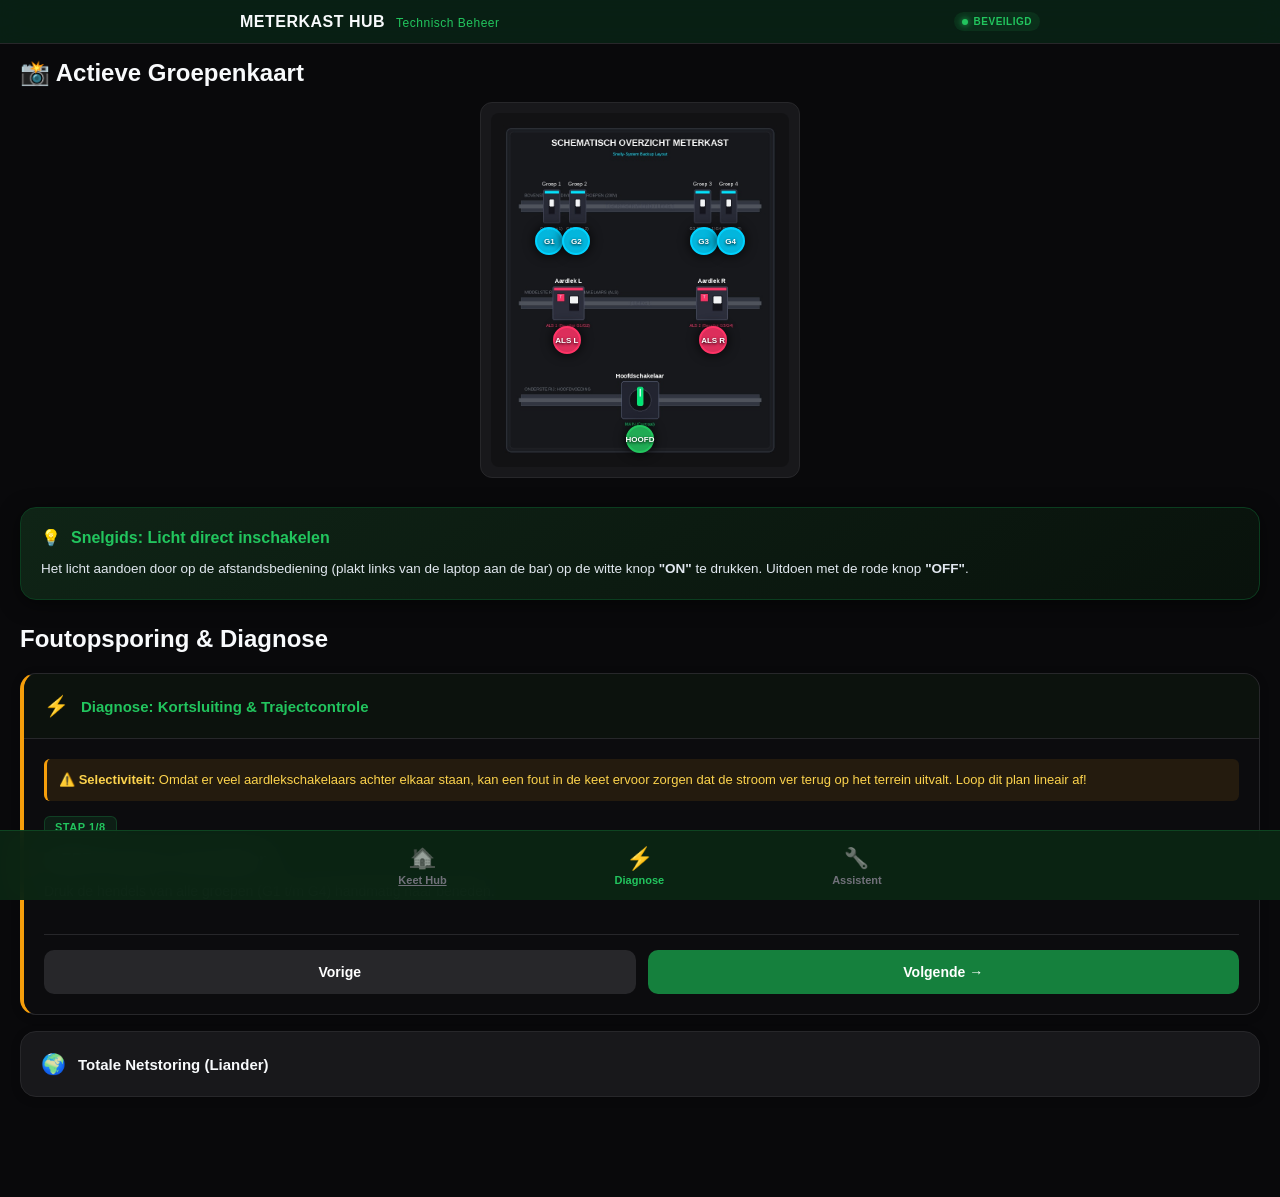
==== meterkast.html @ e62344bd "Add meterkast.html for Meterkast Hub interface This HTML file contains the structure and content for" ====
<!DOCTYPE html>
<html lang="nl">
<head>
    <meta charset="UTF-8">
    <meta name="viewport" content="width=device-width, initial-scale=1.0, maximum-scale=1.0, user-scalable=no">
    <title>Meterkast Hub - Keet Wûns</title>
    <link rel="stylesheet" href="style.css?v=5">
</head>
<body>

    <header class="app-header">
        <div class="header-content">
            <h1>METERKAST HUB <span>Technisch Beheer</span></h1>
            <div class="system-status">
                <span class="status-dot"></span> Beveiligd
            </div>
        </div>
    </header>

    <div class="static-visual-container">
        <h2 class="section-title" style="padding: 15px 20px 0 20px; margin: 0;">📸 Actieve Groepenkaart</h2>
        <div class="visual-content">
            <div class="hotspot-container">
                <img src="meterkast-foto.jpg" alt="Meterkast Keet Wûns" id="meterkast-img">

                <div id="hw-groep1" class="hotspot type-group" style="top: 37%; left: 21.5%;" onclick="openModal('modal_groep1')"><span class="hotspot-label">G1</span></div>
                <div id="hw-groep2" class="hotspot type-group" style="top: 37%; left: 30%;" onclick="openModal('modal_groep2')"><span class="hotspot-label">G2</span></div>
                <div id="hw-groep3" class="hotspot type-group" style="top: 37%; left: 70%;" onclick="openModal('modal_groep3')"><span class="hotspot-label">G3</span></div>
                <div id="hw-groep4" class="hotspot type-group" style="top: 37%; left: 78.5%;" onclick="openModal('modal_groep4')"><span class="hotspot-label">G4</span></div>

                <div id="hw-aardlek-links" class="hotspot type-earth" style="top: 63.5%; left: 27%;" onclick="openModal('modal_aardlek_links')"><span class="hotspot-label">ALS L</span></div>
                <div id="hw-aardlek-rechts" class="hotspot type-earth" style="top: 63.5%; left: 73%;" onclick="openModal('modal_aardlek_rechts')"><span class="hotspot-label">ALS R</span></div>

                <div id="hw-main" class="hotspot type-main" style="top: 90%; left: 50%;" onclick="openModal('modal_main')"><span class="hotspot-label">HOOFD</span></div>
            </div>
            <div class="visual-legend">
                <span><span class="dot blue"></span> Groep</span>
                <span><span class="dot red"></span> Aardlek</span>
                <span><span class="dot green"></span> Hoofd</span>
            </div>
        </div>
    </div>

    <main class="app-main">

        <div class="contact-card text-block-green" style="margin-bottom: 25px;">
            <div class="contact-header">
                <span class="icon">💡</span>
                <h3>Snelgids: Licht direct inschakelen</h3>
            </div>
            <p style="margin-bottom:0; font-size:13.5px; color:#e2e8f0;">
                Het licht aandoen door op de afstandsbediening (plakt links van de laptop aan de bar) op de witte knop <strong>"ON"</strong> te drukken. Uitdoen met de rode knop <strong>"OFF"</strong>.
            </p>
        </div>
        
        <section id="tab-storing" class="tab-content active">
            <h2 class="section-title">Foutopsporing &amp; Diagnose</h2>
            <div class="card-list">
                
                <details class="modern-card border-warning" open>
                    <summary><span class="card-icon">⚡</span> Diagnose: Kortsluiting &amp; Trajectcontrole</summary>
                    <div class="card-body">
                        <div class="warning-box" style="margin-bottom: 15px;">⚠️ <strong>Selectiviteit:</strong> Omdat er veel aardlekschakelaars achter elkaar staan, kan een fout in de keet ervoor zorgen dat de stroom ver terug op het terrein uitvalt. Loop dit plan lineair af!</div>
                        
                        <div class="step-wizard" id="wiz-kortsluiting-traject">
                            <div class="wizard-step active" data-highlight="hw-groep1,hw-groep2,hw-groep3,hw-groep4">
                                <span class="step-badge">Stap 1/8</span>
                                <h3>[KEET] Groepen uitschakelen</h3>
                                <p>Druk de hendels van alle groepen (G1 t/m G4) handmatig naar beneden.</p>
                            </div>
                            <div class="wizard-step" data-highlight="hw-aardlek-links,hw-aardlek-rechts">
                                <span class="step-badge">Stap 2/8</span>
                                <h3>[KEET] Aardlekschakelaar inschakelen</h3>
                                <p>Druk de hendel van de uitgevallen aardlekschakelaar (links of rechts) weer omhoog.</p>
                            </div>
                            <div class="wizard-step" data-highlight="hw-groep1,hw-groep2,hw-groep3,hw-groep4">
                                <span class="step-badge">Stap 3/8</span>
                                <h3>[KEET] Groepen 1 voor 1 aan</h3>
                                <p>Zet telkens één groep omhoog. Let op bij welke groep de aardlek direct weer naar beneden klapt.</p>
                            </div>
                            <div class="wizard-step" data-highlight="hw-main,hw-aardlek-links,hw-aardlek-rechts">
                                <span class="step-badge">Stap 4/8</span>
                                <h3>[KEET] Evaluatie &amp; Schakeling</h3>
                                <p>Slaat de aardlek direct door? Dan zit het intern (trek stekkers uit). Staan alle hendels omhoog maar is er <strong>GEEN stroom</strong>? Klik op 'Volgende' om de rest van het terrein te checken (Wachtwoord vereist).</p>
                            </div>
                            
                            <div class="wizard-step" data-highlight="hw-main">
                                <span class="step-badge danger">Stap 5/8 (🔒 Extern)</span>
                                <h3>[TERREIN] Check de Paddenstoel (In de tent)</h3>
                                <img src="foto-paddenstoel.jpg" alt="Foto paddenstoel in tent" class="step-inline-img">
                                <p>Maak de zijkant van de paddenstoel open. Controleer of de aardlekschakelaar of hoofdgroep aldaar is uitgevallen en schakel deze in.</p>
                            </div>
                            <div class="wizard-step" data-highlight="hw-main">
                                <span class="step-badge danger">Stap 6/8 (🔒 Extern)</span>
                                <h3>[TERREIN] Check de Zeecontainer</h3>
                                <img src="foto-zeecontainer.jpg" alt="Meterkast Zeecontainer" class="step-inline-img">
                                <p>Open de groepenkast in de zeecontainer en controleer de aardlek of hoofdgroep.</p>
                            </div>
                            <div class="wizard-step" data-highlight="hw-main">
                                <span class="step-badge danger">Stap 7/8 (🔒 Extern)</span>
                                <h3>[TERREIN] Check de Meterkast Bouwbedrijf</h3>
                                <img src="foto-meterkast-bedrijf.jpg" alt="Meterkast Bouwbedrijf" class="step-inline-img">
                                <p>Ga naar de meterkast van het bedrijf en controleer de specifieke groep die onze kabel voedt.</p>
                                <div class="warning-box">⚠️ <strong>Neem contact op met Theun of een medewerker van EcoHûs!</strong> Ga NOOIT zelf in schakelen.</div>
                            </div>
                            <div class="wizard-step" data-highlight="hw-main">
                                <span class="step-badge danger">Stap 8/8 (🔒 Extern)</span>
                                <h3>[TERREIN] Woonhuis Grondeigenaar</h3>
                                <p>Zit het hele terrein zonder stroom? Dan ligt de hoofdaardlek in het woonhuis eraf.</p>
                                <div class="warning-box">⚠️ <strong>Bel de grondeigenaar!</strong> Ga NOOIT zelf in de privéwoning schakelen.</div>
                            </div>
                            <div class="wizard-nav"><button class="btn-prev" onclick="navigateWizard('wiz-kortsluiting-traject', -1)">Vorige</button><button class="btn-next" onclick="navigateWizard('wiz-kortsluiting-traject', 1)">Volgende →</button></div>
                        </div>
                    </div>
                </details>

                <details class="modern-card">
                    <summary><span class="card-icon">🌍</span> Totale Netstoring (Liander)</summary>
                    <div class="card-body">
                        <p class="text-block">Als alle schakelaars op het terrein omhoog staan maar alles is zwart, controleer dan de straatverlichting of omliggende gebouwen.</p>
                        <p class="text-block">Meld de storing of bekijk de status via netbeheerder Liander (Nationaal Storingsnummer: <strong class="highlight-text">0800-9009</strong>). Schakel bij langdurige uitval onze hoofdschakelaar preventief uit.</p>
                    </div>
                </details>
            </div>
        </section>

        <section id="tab-werk" class="tab-content">
            <h2 class="section-title">Onderhoud &amp; Zonetester</h2>
            
            <div class="selector-card">
                <h3>🔍 Groepen &amp; Foto Assistent</h3>
                <p>Selecteer een stopcontact of zone die je wilt uitschakelen. De app licht de juiste groep op:</p>
                <select id="appliance-select" class="modern-select" onchange="findRequiredBreaker()">
                    <option value="">-- Kies een locatie / stopcontact --</option>
                    <optgroup label="Zone: Bar &amp; Keukenblok">
                        <option value="stopcontacten-bar">Stopcontacten rondom de barconstructie</option>
                        <option value="stroom-koeling">Stroompunten hoofdkoelkast &amp; barkoeling</option>
                    </optgroup>
                    <optgroup label="Zone: Houten Muur &amp; Mediahoek">
                        <option value="stopcontacten-muur-links">Stopcontacten linker houten muur</option>
                        <option value="stroom-mediahoek">Stopcontacten TV / Mediahoek</option>
                    </optgroup>
                    <optgroup label="Zone: Plafond &amp; Exterieur">
                        <option value="stroompunten-plafond">Plafond stroompunten (LED &amp; Effecten)</option>
                        <option value="stroom-kachels">Aansluitingen kachels / Verwarming</option>
                        <option value="stroom-buiten">Buitenverlichting stopcontacten</option>
                    </optgroup>
                </select>

                <div id="selector-result" class="selector-result-box hidden">
                    <img id="result-img" src="" alt="Locatie foto" class="selector-img hidden">
                    <p id="result-text"></p>
                </div>
            </div>

            <div class="card-list" style="margin-top: 20px;">
                <details class="modern-card">
                    <summary><span class="card-icon">🔌</span> Stopcontact veilig repareren</summary>
                    <div class="card-body">
                        <div class="step-wizard" id="wiz-reparatie">
                            <div class="wizard-step active" data-highlight="hw-groep1,hw-groep2,hw-groep3,hw-groep4">
                                <span class="step-badge">Stap 1/3</span>
                                <h3>Schakel de juiste groep uit</h3>
                                <p>Druk de hendel van de bijbehorende groep stevig naar beneden in de meterkast.</p>
                            </div>
                            <div class="wizard-step" data-highlight="hw-main">
                                <span class="step-badge">Stap 2/3</span>
                                <h3>Spanningsloosheid testen</h3>
                                <p>Meet het stopcontact na. Er mag absoluut geen spanning op staan. Zet bij twijfel de complete <strong>HOOFDSCHAKELAAR</strong> uit.</p>
                            </div>
                            <div class="wizard-step" data-highlight="">
                                <span class="step-badge">Stap 3/3</span>
                                <h3>Draden controleren</h3>
                                <p>Bruin = Fase, Blauw = Nul, Geel/Groen = Aarde. Zorg dat de aders onbeschadigd vastzitten.</p>
                            </div>
                            <div class="wizard-nav"><button class="btn-prev" onclick="navigateWizard('wiz-reparatie', -1)" disabled>Vorige</button><button class="btn-next" onclick="navigateWizard('wiz-reparatie', 1)">Volgende →</button></div>
                        </div>
                    </div>
                </details>
            </div>
        </section>

    </main>

    <nav class="bottom-app-nav">
        <a href="index.html" class="nav-item">
            <span class="nav-icon">🏠</span>
            <span class="nav-text">Keet Hub</span>
        </a>
        <button class="nav-item active" onclick="switchTab(event, 'tab-storing')">
            <span class="nav-icon">⚡</span>
            <span class="nav-text">Diagnose</span>
        </button>
        <button class="nav-item" onclick="switchTab(event, 'tab-werk')">
            <span class="nav-icon">🔧</span>
            <span class="nav-text">Assistent</span>
        </button>
    </nav>

    <div id="modal_main" class="modal"><div class="modal-content"><span class="close-btn" onclick="closeModal('modal_main')">&times;</span><h2 class="text-green">🟢 Hoofdschakelaar</h2><p>Schakelt direct ALLE interne stroomgroepen tegelijk uit.</p></div></div>
    <div id="modal_aardlek_links" class="modal"><div class="modal-content"><span class="close-btn" onclick="closeModal('modal_aardlek_links')">&times;</span><h2 class="text-red">🔴 Aardlekschakelaar Links</h2><p>Beveiligde groepen: Groep 1 en Groep 2.</p></div></div>
    <div id="modal_aardlek_rechts" class="modal"><div class="modal-content"><span class="close-btn" onclick="closeModal('modal_aardlek_rechts')">&times;</span><h2 class="text-red">🔴 Aardlekschakelaar Rechts</h2><p>Beveiligde groepen: Groep 3 en Groep 4.</p></div></div>
    <div id="modal_groep1" class="modal"><div class="modal-content"><span class="close-btn" onclick="closeModal('modal_groep1')">&times;</span><h2 class="text-blue">🔵 Groep 1</h2><p>Barkoeling, stopcontacten bar, hoofdkoelkast, frituurpan.</p></div></div>
    <div id="modal_groep2" class="modal"><div class="modal-content"><span class="close-btn" onclick="closeModal('modal_groep2')">&times;</span><h2 class="text-blue">🔵 Groep 2</h2><p>Stopcontacten linkermuur, koelkast 2, magnetron, TV.</p></div></div>
    <div id="modal_groep3" class="modal"><div class="modal-content"><span class="close-btn" onclick="closeModal('modal_groep3')">&times;</span><h2 class="text-blue">🔵 Groep 3</h2><p>Hoofdverlichting (LED), geluidsinstallatie, discobol, lichtbord, rookmachine.</p></div></div>
    <div id="modal_groep4" class="modal"><div class="modal-content"><span class="close-btn" onclick="closeModal('modal_groep4')">&times;</span><h2 class="text-blue">🔵 Groep 4</h2><p>Kachels, buitenverlichting.</p></div></div>

    <script src="script.js?v=5"></script>
</body>
</html>
---- style.css ----
/* --- NATIVE APP DESIGN CSS --- */
:root {
    --bg-color: #09090b; 
    --card-bg: #18181b; 
    --border-color: #27272a;
    --text-main: #f8fafc; 
    --text-muted: #a1a1aa;
    
    --primary-green: #15803d; /* Keet Wûns Midden-Groen */
    --dark-green: #0b3d1f;    /* Keet Wûns Donkergroen */
    --neon-green: #22c55e;    /* Keet Wûns Neon Accent */
    
    --group-blue: #00d2ff; 
    --danger-red: #ef4444; 
    --neon-red: #ff3366; 
    --warning-yellow: #f59e0b;
    
    --shadow: 0 4px 20px rgba(0,0,0,0.5); 
    --transition: all 0.3s cubic-bezier(0.4, 0, 0.2, 1);
}

*, *::before, *::after { box-sizing: border-box; }

body { 
    font-family: -apple-system, BlinkMacSystemFont, "SF Pro Text", "Segoe UI", Roboto, sans-serif; 
    margin: 0; padding: 0 0 80px 0; 
    background-color: var(--bg-color); 
    color: var(--text-main); 
    overflow-x: hidden; 
    -webkit-tap-highlight-color: transparent; 
}

/* APP HEADER */
.app-header { background: rgba(11, 61, 31, 0.45); backdrop-filter: blur(12px); border-bottom: 1px solid var(--border-color); position: sticky; top: 0; z-index: 1000; padding: 12px 20px; }
.header-content { display: flex; justify-content: space-between; align-items: center; max-width: 800px; margin: 0 auto; }
.header-content h1 { margin: 0; font-size: 16px; font-weight: 800; letter-spacing: 0.5px; color: var(--text-main); }
.header-content h1 span { color: var(--neon-green); font-size: 12px; font-weight: 500; margin-left: 6px; }
.system-status { font-size: 10px; font-weight: 700; color: var(--neon-green); display: flex; align-items: center; gap: 6px; text-transform: uppercase; letter-spacing: 0.5px; background: rgba(34, 197, 94, 0.1); padding: 4px 8px; border-radius: 20px; }
.status-dot { width: 6px; height: 6px; background: var(--neon-green); border-radius: 50%; box-shadow: 0 0 6px var(--neon-green); }

.interface-container { max-width: 800px; margin: 0 auto; display: flex; flex-direction: column; }

/* STICKY VISUAL PANEL (METERKAST) */
.sticky-visual-container { background: var(--card-bg); border: 1px solid var(--border-color); border-radius: 16px; box-shadow: 0 2px 10px rgba(0,0,0,0.2); overflow: hidden; }
.visual-toggle { padding: 12px 20px; display: flex; justify-content: space-between; align-items: center; background: #1a2e1d; font-weight: 600; font-size: 14px; cursor: pointer; color: var(--text-main); user-select: none; border-bottom: 1px solid rgba(34, 197, 94, 0.2); }
.visual-toggle:active { background: #223e27; }
.toggle-text { color: var(--neon-green); }
.toggle-icon { transition: var(--transition); font-size: 12px; color: var(--neon-green); }

.visual-content { transition: max-height 0.4s ease, padding 0.4s ease; max-height: 400px; overflow: hidden; padding: 15px 20px; }
.visual-content.hidden { max-height: 0; padding: 0 20px; border-top: none; }

.hotspot-container { position: relative; width: 100%; max-width: 320px; margin: 0 auto; background-color: var(--card-bg); padding: 10px; border-radius: 12px; border: 1px solid var(--border-color); }
.hotspot-container img { width: 100%; border-radius: 8px; display: block; height: auto; }

.hotspot { position: absolute; width: 28px; height: 28px; border-radius: 50%; cursor: pointer; transform: translate(-50%, -50%); border: 2px solid #ffffff; box-shadow: 0 0 12px rgba(0,0,0,0.9); display: flex; align-items: center; justify-content: center; transition: var(--transition); user-select: none; }
.hotspot-label { font-size: 8px; font-weight: 900; color: #ffffff; text-shadow: 0 1px 3px #000; }
.hotspot.type-group { background-color: rgba(0, 210, 255, 0.85); border-color: var(--group-blue); }
.hotspot.type-earth { background-color: rgba(255, 51, 102, 0.85); border-color: var(--neon-red); }
.hotspot.type-main { background-color: rgba(34, 197, 94, 0.85); border-color: var(--neon-green); }

.hotspot.highlight-active { transform: translate(-50%, -50%) scale(1.6) !important; border-color: #ffffff !important; box-shadow: 0 0 35px #ffffff, 0 0 15px inherit !important; z-index: 999; animation: criticalFlash 0.5s infinite alternate !important; }
@keyframes criticalFlash { 0% { filter: brightness(1); } 100% { filter: brightness(1.8); } }

.visual-legend { display: flex; gap: 15px; margin-top: 10px; justify-content: center; font-size: 11px; color: var(--text-muted); font-weight: 500; }
.dot { width: 10px; height: 10px; border-radius: 50%; display: inline-block; }
.dot.blue { background: var(--group-blue); } .dot.red { background: var(--neon-red); } .dot.green { background: var(--neon-green); }

/* CONTENT GEBIED */
.app-main { padding: 20px; }
.tab-navigation { display: none; } 
.tab-content { display: none; animation: fadeIn 0.3s ease; } 
.tab-content.active { display: block; }
@keyframes fadeIn { from { opacity: 0; transform: translateY(10px); } to { opacity: 1; transform: translateY(0); } }

/* CONTACT KAART */
.contact-card { background: linear-gradient(145deg, #0f2416, #09120c); border: 1px solid var(--dark-green); border-radius: 16px; padding: 20px; margin-bottom: 25px; box-shadow: var(--shadow); }
.contact-header { display: flex; align-items: center; gap: 10px; margin-bottom: 12px; }
.contact-header h3 { margin: 0; color: var(--neon-green); font-size: 16px; }
.contact-card p { font-size: 13px; color: #cbd5e1; margin: 0 0 15px 0; line-height: 1.5; }
.contact-list { list-style: none; padding: 0; margin: 0; }
.contact-list li { padding: 12px 0; border-bottom: 1px solid rgba(255,255,255,0.05); display: flex; flex-direction: column; gap: 4px; font-size: 14px; }
.contact-list li span { font-size: 12px; color: #a1a1aa; }
.contact-list li:last-child { border-bottom: none; padding-bottom: 0; }
.emergency-contact { color: #f87171; }

/* MODERNE KAARTEN */
.card-list { display: flex; flex-direction: column; gap: 16px; }
.modern-card { background: var(--card-bg); border: 1px solid var(--border-color); border-radius: 16px; box-shadow: 0 2px 10px rgba(0,0,0,0.2); overflow: hidden; }
.modern-card summary { padding: 20px; font-weight: 600; font-size: 15px; cursor: pointer; user-select: none; outline: none; display: flex; align-items: center; gap: 12px; color: var(--text-main); transition: var(--transition); }
.modern-card summary::-webkit-details-marker { display: none; }
.modern-card summary:hover { background: #1a241c; }
.modern-card[open] summary { border-bottom: 1px solid var(--border-color); background: #0c120d; color: var(--neon-green); }
.card-icon { font-size: 20px; }
.card-body { padding: 20px; background: #0c0c0e; }
.border-danger { border-left: 4px solid var(--danger-red); }
.border-warning { border-left: 4px solid var(--warning-yellow); }

/* WIZARD SYSTEM */
.step-wizard { display: flex; flex-direction: column; }
.wizard-step { display: none; } .wizard-step.active { display: block; animation: fadeInStep 0.3s ease; }
@keyframes fadeInStep { from { opacity: 0; transform: translateX(10px); } to { opacity: 1; transform: translateX(0); } }

.step-badge { display: inline-block; padding: 4px 10px; background: rgba(34, 197, 94, 0.1); border: 1px solid rgba(34, 197, 94, 0.2); border-radius: 6px; font-size: 11px; font-weight: 700; color: var(--neon-green); margin-bottom: 12px; letter-spacing: 0.5px; text-transform: uppercase; }
.step-badge.danger { background: rgba(239, 68, 68, 0.2); color: #fca5a5; border: 1px solid rgba(239, 68, 68, 0.4); }
.wizard-step h3 { margin: 0 0 10px 0; font-size: 16px; color: var(--text-main); line-height: 1.3; }
.wizard-step p { margin: 0 0 12px 0; font-size: 14px; color: var(--text-muted); line-height: 1.5; }
.highlight-text { color: var(--neon-green); font-size: 15px; }

.warning-box { background: rgba(245, 158, 11, 0.1); border-left: 3px solid var(--warning-yellow); padding: 12px; border-radius: 6px; font-size: 13px; color: #fcd34d; margin-bottom: 15px; line-height: 1.4; }
.text-block { font-size: 14px; color: var(--text-muted); line-height: 1.5; margin-bottom: 15px; }

/* Knoppen */
.wizard-nav { display: flex; gap: 12px; margin-top: 20px; padding-top: 15px; border-top: 1px solid var(--border-color); }
.btn-prev, .btn-next { flex: 1; padding: 14px; background: #27272a; border: none; color: #fff; font-size: 14px; font-weight: 600; border-radius: 10px; cursor: pointer; transition: var(--transition); }
.btn-next { background: var(--primary-green); }
.btn-prev:hover:not(:disabled) { background: #3f3f46; }
.btn-next:hover:not(:disabled) { background: #166534; }
.btn-prev:disabled, .btn-next:disabled { opacity: 0.3; cursor: not-allowed; }

/* FOTO ASSISTENT */
.selector-card { background: var(--card-bg); border: 1px solid var(--border-color); border-radius: 16px; padding: 20px; box-shadow: var(--shadow); }
.selector-card h3 { margin: 0 0 8px 0; font-size: 16px; color: var(--neon-green); }
.selector-instruction { font-size: 13px; color: var(--text-muted); margin: 0 0 15px 0; }
#appliance-select { width: 100%; padding: 14px; background: #09090b; border: 1px solid var(--border-color); color: #fff; font-size: 14px; border-radius: 10px; outline: none; appearance: none; margin-bottom: 10px; }
#appliance-select:focus { border-color: var(--neon-green); }

.selector-result-box { margin-top: 15px; padding: 15px; background: rgba(34, 197, 94, 0.05); border-radius: 10px; border: 1px solid rgba(34, 197, 94, 0.2); }
.selector-result-box.hidden { display: none; }
#result-text { margin: 0 0 12px 0; font-size: 14px; color: #fff; line-height: 1.5; }
.selector-img { width: 100%; max-height: 200px; object-fit: cover; border-radius: 8px; margin-bottom: 12px; }
.step-inline-img { width: 100%; max-height: 160px; object-fit: cover; border-radius: 8px; margin: 10px 0; }

/* BOTTOM APP NAVIGATION (NATIVE FEEL - ALTIJD ZICHTBAAR) */
.bottom-app-nav { position: fixed; bottom: 0; left: 0; width: 100%; height: 70px; background: rgba(11, 37, 20, 0.95); backdrop-filter: blur(15px); border-top: 1px solid rgba(34, 197, 94, 0.2); display: flex; justify-content: center; gap: 15%; align-items: center; z-index: 1000; padding-bottom: env(safe-area-inset-bottom); }
.nav-item { background: none; border: none; color: #71717a; display: flex; flex-direction: column; align-items: center; gap: 4px; padding: 8px 20px; cursor: pointer; transition: var(--transition); outline: none; }
.nav-icon { font-size: 20px; filter: grayscale(100%) opacity(0.6); transition: var(--transition); }
.nav-text { font-size: 11px; font-weight: 600; }
.nav-item.active { color: var(--neon-green); }
.nav-item.active .nav-icon { filter: grayscale(0%) opacity(1); transform: scale(1.1); }

/* MODALS */
.modal { display: none; position: fixed; z-index: 3000; left: 0; top: 0; width: 100%; height: 100%; background-color: rgba(0, 0, 0, 0.85); backdrop-filter: blur(5px); }
.modal-content { background-color: var(--card-bg); border: 1px solid var(--border-color); border-radius: 16px; padding: 25px; width: 90%; max-width: 400px; margin: 40% auto; position: relative; }
.close-btn { position: absolute; top: 15px; right: 20px; font-size: 24px; color: var(--text-muted); cursor: pointer; }
.text-blue { color: var(--group-blue); } .text-red { color: var(--neon-red); } .text-green { color: var(--neon-green); }

/* DESKTOP OPTIMALISATIE */
@media (min-width: 950px) {
    .interface-container { flex-direction: row; display: grid; grid-template-columns: 1.1fr 1fr; max-width: 1200px; }
    .visual-toggle { display: none; }
    .visual-content.hidden { max-height: 1000px; padding: 15px 20px; border-top: 1px solid var(--border-color); }
    .sticky-visual-container { background: transparent; box-shadow: none; border: none; }
    .bottom-app-nav { gap: 10%; }
}
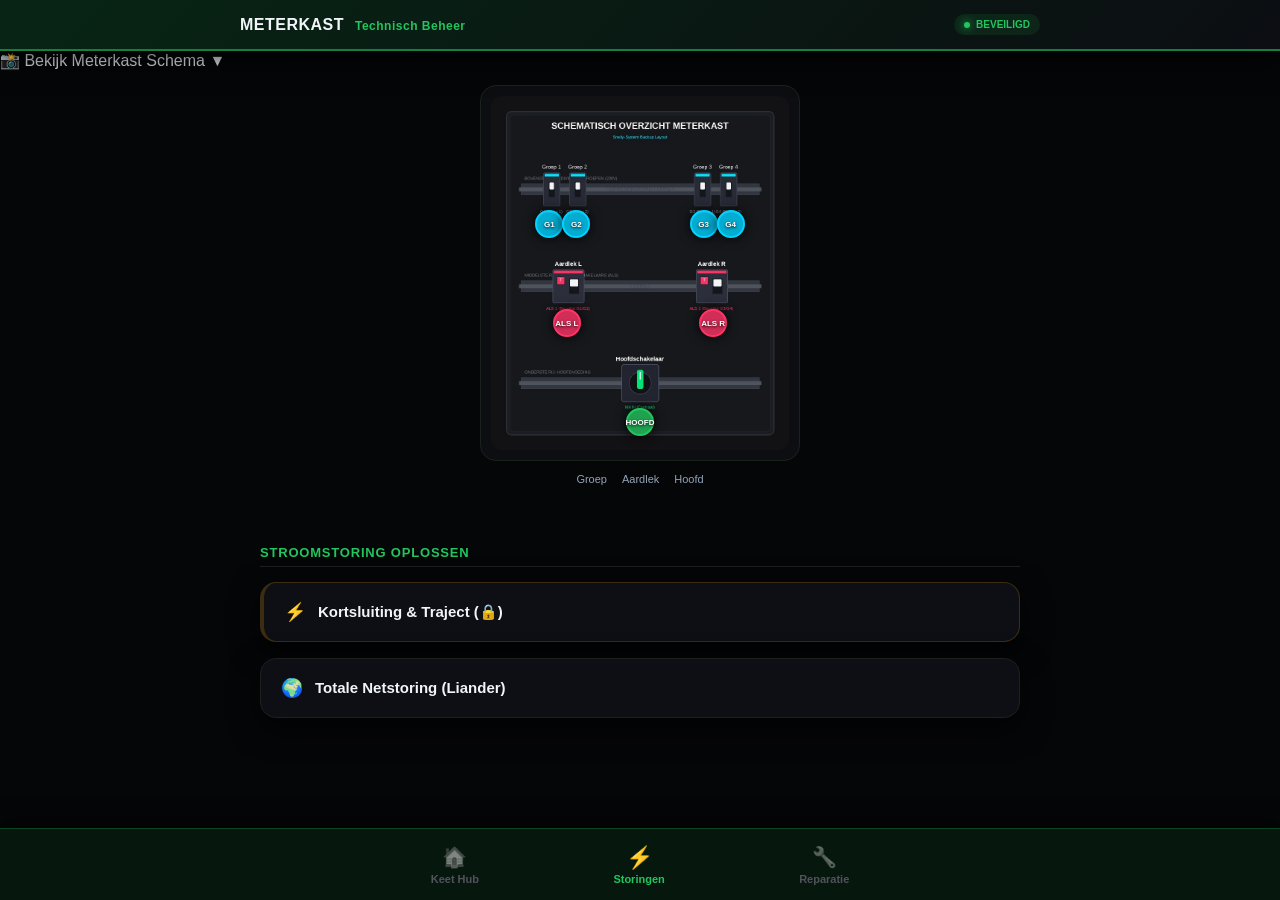
==== commit 25a67b89: "Update title and content in meterkast.html" ====
--- a/meterkast.html
+++ b/meterkast.html
@@ -3,23 +3,29 @@
 <head>
     <meta charset="UTF-8">
     <meta name="viewport" content="width=device-width, initial-scale=1.0, maximum-scale=1.0, user-scalable=no">
-    <title>Meterkast Hub - Keet Wûns</title>
-    <link rel="stylesheet" href="style.css?v=5">
+    <title>Meterkast - Keet Wûns</title>
+    <link rel="stylesheet" href="style.css?">
 </head>
 <body>
 
+    <!-- MODERNE HEADER -->
     <header class="app-header">
         <div class="header-content">
-            <h1>METERKAST HUB <span>Technisch Beheer</span></h1>
+            <h1>METERKAST <span>Technisch Beheer</span></h1>
             <div class="system-status">
                 <span class="status-dot"></span> Beveiligd
             </div>
         </div>
     </header>
 
-    <div class="static-visual-container">
-        <h2 class="section-title" style="padding: 15px 20px 0 20px; margin: 0;">📸 Actieve Groepenkaart</h2>
-        <div class="visual-content">
+    <!-- STICKY METERKAST PANEEL -->
+    <div class="sticky-visual-container">
+        <div class="visual-toggle" onclick="toggleVisual()">
+            <span class="toggle-text">📸 Bekijk Meterkast Schema</span>
+            <span class="toggle-icon" id="visual-chevron">▼</span>
+        </div>
+        
+        <div class="visual-content hidden" id="visual-content">
             <div class="hotspot-container">
                 <img src="meterkast-foto.jpg" alt="Meterkast Keet Wûns" id="meterkast-img">
 
@@ -41,26 +47,19 @@
         </div>
     </div>
 
+    <!-- HOOFD CONTENT GEBIED -->
     <main class="app-main">
-
-        <div class="contact-card text-block-green" style="margin-bottom: 25px;">
-            <div class="contact-header">
-                <span class="icon">💡</span>
-                <h3>Snelgids: Licht direct inschakelen</h3>
-            </div>
-            <p style="margin-bottom:0; font-size:13.5px; color:#e2e8f0;">
-                Het licht aandoen door op de afstandsbediening (plakt links van de laptop aan de bar) op de witte knop <strong>"ON"</strong> te drukken. Uitdoen met de rode knop <strong>"OFF"</strong>.
-            </p>
-        </div>
         
+        <!-- TAB 1: STORINGEN & DIAGNOSE -->
         <section id="tab-storing" class="tab-content active">
-            <h2 class="section-title">Foutopsporing &amp; Diagnose</h2>
+            <h2 class="section-title">Stroomstoring Oplossen</h2>
+            
             <div class="card-list">
                 
-                <details class="modern-card border-warning" open>
-                    <summary><span class="card-icon">⚡</span> Diagnose: Kortsluiting &amp; Trajectcontrole</summary>
+                <details class="modern-card border-warning" ontoggle="handleAccordionToggle(this)">
+                    <summary><span class="card-icon">⚡</span> Kortsluiting & Traject (🔒)</summary>
                     <div class="card-body">
-                        <div class="warning-box" style="margin-bottom: 15px;">⚠️ <strong>Selectiviteit:</strong> Omdat er veel aardlekschakelaars achter elkaar staan, kan een fout in de keet ervoor zorgen dat de stroom ver terug op het terrein uitvalt. Loop dit plan lineair af!</div>
+                        <div class="warning-box" style="margin-bottom: 15px;">⚠️ <strong>Let op:</strong> Bij meerdere aardlekken in serie kan de stroom overal op het terrein uitvallen. Volg dit plan lineair af!</div>
                         
                         <div class="step-wizard" id="wiz-kortsluiting-traject">
                             <div class="wizard-step active" data-highlight="hw-groep1,hw-groep2,hw-groep3,hw-groep4">
@@ -70,7 +69,7 @@
                             </div>
                             <div class="wizard-step" data-highlight="hw-aardlek-links,hw-aardlek-rechts">
                                 <span class="step-badge">Stap 2/8</span>
-                                <h3>[KEET] Aardlekschakelaar inschakelen</h3>
+                                <h3>[KEET] Aardlekschakelaar in</h3>
                                 <p>Druk de hendel van de uitgevallen aardlekschakelaar (links of rechts) weer omhoog.</p>
                             </div>
                             <div class="wizard-step" data-highlight="hw-groep1,hw-groep2,hw-groep3,hw-groep4">
@@ -80,82 +79,91 @@
                             </div>
                             <div class="wizard-step" data-highlight="hw-main,hw-aardlek-links,hw-aardlek-rechts">
                                 <span class="step-badge">Stap 4/8</span>
-                                <h3>[KEET] Evaluatie &amp; Schakeling</h3>
-                                <p>Slaat de aardlek direct door? Dan zit het intern (trek stekkers uit). Staan alle hendels omhoog maar is er <strong>GEEN stroom</strong>? Klik op 'Volgende' om de rest van het terrein te checken (Wachtwoord vereist).</p>
+                                <h3>[KEET] Evaluatie</h3>
+                                <p>Slaat de aardlek direct door? Dan zit het intern (trek stekkers uit). Staan alle hendels omhoog maar is er <strong>GEEN stroom</strong>? Klik op 'Volgende' om het terrein op te gaan.</p>
                             </div>
                             
-                            <div class="wizard-step" data-highlight="hw-main">
-                                <span class="step-badge danger">Stap 5/8 (🔒 Extern)</span>
-                                <h3>[TERREIN] Check de Paddenstoel (In de tent)</h3>
+                            <!-- BEVEILIGDE EXTERNE STAPPEN -->
+                            <div class="wizard-step" data-highlight="hw-main">
+                                <span class="step-badge danger">Stap 5/8 (🔒)</span>
+                                <h3>[TERREIN] Check Paddenstoel (Tent)</h3>
                                 <img src="foto-paddenstoel.jpg" alt="Foto paddenstoel in tent" class="step-inline-img">
-                                <p>Maak de zijkant van de paddenstoel open. Controleer of de aardlekschakelaar of hoofdgroep aldaar is uitgevallen en schakel deze in.</p>
-                            </div>
-                            <div class="wizard-step" data-highlight="hw-main">
-                                <span class="step-badge danger">Stap 6/8 (🔒 Extern)</span>
-                                <h3>[TERREIN] Check de Zeecontainer</h3>
+                                <p>Controleer of de aardlek of hoofdgroep in de paddenstoel is uitgevallen.</p>
+                            </div>
+                            <div class="wizard-step" data-highlight="hw-main">
+                                <span class="step-badge danger">Stap 6/8 (🔒)</span>
+                                <h3>[TERREIN] Check Zeecontainer</h3>
                                 <img src="foto-zeecontainer.jpg" alt="Meterkast Zeecontainer" class="step-inline-img">
-                                <p>Open de groepenkast in de zeecontainer en controleer de aardlek of hoofdgroep.</p>
-                            </div>
-                            <div class="wizard-step" data-highlight="hw-main">
-                                <span class="step-badge danger">Stap 7/8 (🔒 Extern)</span>
-                                <h3>[TERREIN] Check de Meterkast Bouwbedrijf</h3>
+                                <p>Open de groepenkast in de zeecontainer en controleer de aardlek/hoofdgroep.</p>
+                            </div>
+                            <div class="wizard-step" data-highlight="hw-main">
+                                <span class="step-badge danger">Stap 7/8 (🔒)</span>
+                                <h3>[TERREIN] Check Meterkast Bedrijf</h3>
                                 <img src="foto-meterkast-bedrijf.jpg" alt="Meterkast Bouwbedrijf" class="step-inline-img">
                                 <p>Ga naar de meterkast van het bedrijf en controleer de specifieke groep die onze kabel voedt.</p>
-                                <div class="warning-box">⚠️ <strong>Neem contact op met Theun of een medewerker van EcoHûs!</strong> Ga NOOIT zelf in schakelen.</div>
-                            </div>
-                            <div class="wizard-step" data-highlight="hw-main">
-                                <span class="step-badge danger">Stap 8/8 (🔒 Extern)</span>
+                            </div>
+                            <div class="wizard-step" data-highlight="hw-main">
+                                <span class="step-badge danger">Stap 8/8 (🔒)</span>
                                 <h3>[TERREIN] Woonhuis Grondeigenaar</h3>
                                 <p>Zit het hele terrein zonder stroom? Dan ligt de hoofdaardlek in het woonhuis eraf.</p>
                                 <div class="warning-box">⚠️ <strong>Bel de grondeigenaar!</strong> Ga NOOIT zelf in de privéwoning schakelen.</div>
                             </div>
-                            <div class="wizard-nav"><button class="btn-prev" onclick="navigateWizard('wiz-kortsluiting-traject', -1)">Vorige</button><button class="btn-next" onclick="navigateWizard('wiz-kortsluiting-traject', 1)">Volgende →</button></div>
+                            <div class="wizard-nav"><button class="btn-prev" onclick="navigateWizard('wiz-kortsluiting-traject', -1)" disabled>Vorige</button><button class="btn-next" onclick="navigateWizard('wiz-kortsluiting-traject', 1)">Volgende</button></div>
                         </div>
                     </div>
                 </details>
 
-                <details class="modern-card">
+                <details class="modern-card" ontoggle="handleAccordionToggle(this)">
                     <summary><span class="card-icon">🌍</span> Totale Netstoring (Liander)</summary>
                     <div class="card-body">
                         <p class="text-block">Als alle schakelaars op het terrein omhoog staan maar alles is zwart, controleer dan de straatverlichting of omliggende gebouwen.</p>
-                        <p class="text-block">Meld de storing of bekijk de status via netbeheerder Liander (Nationaal Storingsnummer: <strong class="highlight-text">0800-9009</strong>). Schakel bij langdurige uitval onze hoofdschakelaar preventief uit.</p>
+                        <p class="text-block">Meld de storing of bekijk de status via netbeheerder Liander (Nationaal Storingsnummer: <strong class="highlight-text">0800-9009</strong>). Schakel bij langdurige uitval onze hoofdschakelaar preventief uit tegen piekbelasting bij herstel.</p>
                     </div>
                 </details>
+
             </div>
         </section>
 
+        <!-- TAB 2: REPARATIE & ASSISTENT -->
         <section id="tab-werk" class="tab-content">
-            <h2 class="section-title">Onderhoud &amp; Zonetester</h2>
             
             <div class="selector-card">
-                <h3>🔍 Groepen &amp; Foto Assistent</h3>
-                <p>Selecteer een stopcontact of zone die je wilt uitschakelen. De app licht de juiste groep op:</p>
-                <select id="appliance-select" class="modern-select" onchange="findRequiredBreaker()">
-                    <option value="">-- Kies een locatie / stopcontact --</option>
-                    <optgroup label="Zone: Bar &amp; Keukenblok">
-                        <option value="stopcontacten-bar">Stopcontacten rondom de barconstructie</option>
-                        <option value="stroom-koeling">Stroompunten hoofdkoelkast &amp; barkoeling</option>
-                    </optgroup>
-                    <optgroup label="Zone: Houten Muur &amp; Mediahoek">
-                        <option value="stopcontacten-muur-links">Stopcontacten linker houten muur</option>
-                        <option value="stroom-mediahoek">Stopcontacten TV / Mediahoek</option>
-                    </optgroup>
-                    <optgroup label="Zone: Plafond &amp; Exterieur">
-                        <option value="stroompunten-plafond">Plafond stroompunten (LED &amp; Effecten)</option>
-                        <option value="stroom-kachels">Aansluitingen kachels / Verwarming</option>
-                        <option value="stroom-buiten">Buitenverlichting stopcontacten</option>
+                <h3>🔍 Groepen & Foto Assistent</h3>
+                <p>Selecteer een stopcontact of apparaat. De meterkast toont direct een foto en geeft aan welke groep eraf moet:</p>
+                
+                <select id="appliance-select" onchange="findRequiredBreaker()">
+                    <option value="">-- Kies een apparaat / stopcontact --</option>
+                    <optgroup label="Groep 1: Grote Verwarming">
+                        <option value="kachel-3kw">3 kW Kachel</option>
+                    </optgroup>
+                    <optgroup label="Groep 2: Media & Keuken">
+                        <option value="televisie">Televisie & Laptop</option>
+                        <option value="wifi">WiFi Router</option>
+                        <option value="koelkasten">2 Koelkasten</option>
+                        <option value="kachel-2kw">2 kW Kachel</option>
+                    </optgroup>
+                    <optgroup label="Groep 3: Buiten">
+                        <option value="buitenlicht">Buitenverlichting / Stroom</option>
+                        <option value="frituurpan">Frituurpan</option>
+                    </optgroup>
+                    <optgroup label="Groep 4: Feest & Effecten">
+                        <option value="muziekbox">Muziekbox (Fenton)</option>
+                        <option value="ledstrips">LED-strips & Partylichten</option>
+                        <option value="discobol">Discobol & Noodverlichting</option>
+                        <option value="rookmachine">Rookmachine</option>
                     </optgroup>
                 </select>
 
                 <div id="selector-result" class="selector-result-box hidden">
                     <img id="result-img" src="" alt="Locatie foto" class="selector-img hidden">
                     <p id="result-text"></p>
+                    <div class="warning-box">⚠️ <strong>Meten is weten!</strong> Gebruik ALTIJD een multimeter/spanningzoeker op de draden!</div>
                 </div>
             </div>
 
             <div class="card-list" style="margin-top: 20px;">
-                <details class="modern-card">
-                    <summary><span class="card-icon">🔌</span> Stopcontact veilig repareren</summary>
+                <details class="modern-card" ontoggle="handleAccordionToggle(this)">
+                    <summary><span class="card-icon">🔌</span> Stopcontact repareren</summary>
                     <div class="card-body">
                         <div class="step-wizard" id="wiz-reparatie">
                             <div class="wizard-step active" data-highlight="hw-groep1,hw-groep2,hw-groep3,hw-groep4">
@@ -166,14 +174,14 @@
                             <div class="wizard-step" data-highlight="hw-main">
                                 <span class="step-badge">Stap 2/3</span>
                                 <h3>Spanningsloosheid testen</h3>
-                                <p>Meet het stopcontact na. Er mag absoluut geen spanning op staan. Zet bij twijfel de complete <strong>HOOFDSCHAKELAAR</strong> uit.</p>
+                                <p>Meet het stopcontact na. Zet bij twijfel de complete <strong>HOOFDSCHAKELAAR</strong> uit.</p>
                             </div>
                             <div class="wizard-step" data-highlight="">
                                 <span class="step-badge">Stap 3/3</span>
                                 <h3>Draden controleren</h3>
-                                <p>Bruin = Fase, Blauw = Nul, Geel/Groen = Aarde. Zorg dat de aders onbeschadigd vastzitten.</p>
-                            </div>
-                            <div class="wizard-nav"><button class="btn-prev" onclick="navigateWizard('wiz-reparatie', -1)" disabled>Vorige</button><button class="btn-next" onclick="navigateWizard('wiz-reparatie', 1)">Volgende →</button></div>
+                                <p>Bruin = Fase, Blauw = Nul, Geel/Groen = Aarde. Zorg dat de aders onbeschadigd in de klemmen zitten.</p>
+                            </div>
+                            <div class="wizard-nav"><button class="btn-prev" onclick="navigateWizard('wiz-reparatie', -1)" disabled>Vorige</button><button class="btn-next" onclick="navigateWizard('wiz-reparatie', 1)">Volgende</button></div>
                         </div>
                     </div>
                 </details>
@@ -182,29 +190,34 @@
 
     </main>
 
+    <!-- BOTTOM APP NAVIGATION (NATIVE FEEL) -->
     <nav class="bottom-app-nav">
-        <a href="index.html" class="nav-item">
+        <!-- Deze knop navigeert je fysiek terug naar de hoofdpagina -->
+        <a href="index.html" class="nav-item" style="text-decoration: none;">
             <span class="nav-icon">🏠</span>
             <span class="nav-text">Keet Hub</span>
         </a>
         <button class="nav-item active" onclick="switchTab(event, 'tab-storing')">
             <span class="nav-icon">⚡</span>
-            <span class="nav-text">Diagnose</span>
+            <span class="nav-text">Storingen</span>
         </button>
         <button class="nav-item" onclick="switchTab(event, 'tab-werk')">
             <span class="nav-icon">🔧</span>
-            <span class="nav-text">Assistent</span>
+            <span class="nav-text">Reparatie</span>
         </button>
     </nav>
 
-    <div id="modal_main" class="modal"><div class="modal-content"><span class="close-btn" onclick="closeModal('modal_main')">&times;</span><h2 class="text-green">🟢 Hoofdschakelaar</h2><p>Schakelt direct ALLE interne stroomgroepen tegelijk uit.</p></div></div>
-    <div id="modal_aardlek_links" class="modal"><div class="modal-content"><span class="close-btn" onclick="closeModal('modal_aardlek_links')">&times;</span><h2 class="text-red">🔴 Aardlekschakelaar Links</h2><p>Beveiligde groepen: Groep 1 en Groep 2.</p></div></div>
-    <div id="modal_aardlek_rechts" class="modal"><div class="modal-content"><span class="close-btn" onclick="closeModal('modal_aardlek_rechts')">&times;</span><h2 class="text-red">🔴 Aardlekschakelaar Rechts</h2><p>Beveiligde groepen: Groep 3 en Groep 4.</p></div></div>
-    <div id="modal_groep1" class="modal"><div class="modal-content"><span class="close-btn" onclick="closeModal('modal_groep1')">&times;</span><h2 class="text-blue">🔵 Groep 1</h2><p>Barkoeling, stopcontacten bar, hoofdkoelkast, frituurpan.</p></div></div>
-    <div id="modal_groep2" class="modal"><div class="modal-content"><span class="close-btn" onclick="closeModal('modal_groep2')">&times;</span><h2 class="text-blue">🔵 Groep 2</h2><p>Stopcontacten linkermuur, koelkast 2, magnetron, TV.</p></div></div>
-    <div id="modal_groep3" class="modal"><div class="modal-content"><span class="close-btn" onclick="closeModal('modal_groep3')">&times;</span><h2 class="text-blue">🔵 Groep 3</h2><p>Hoofdverlichting (LED), geluidsinstallatie, discobol, lichtbord, rookmachine.</p></div></div>
-    <div id="modal_groep4" class="modal"><div class="modal-content"><span class="close-btn" onclick="closeModal('modal_groep4')">&times;</span><h2 class="text-blue">🔵 Groep 4</h2><p>Kachels, buitenverlichting.</p></div></div>
-
-    <script src="script.js?v=5"></script>
+    <!-- POP-UP MODALS VOOR HANDMATIGE KLIK OP SCHEMA -->
+    <div id="modal_main" class="modal"><div class="modal-content"><span class="close-btn" onclick="closeModal('modal_main')">&times;</span><h2 class="text-green">🟢 Hoofdschakelaar</h2><p><strong>Doel:</strong> Afsluiten van stroomvoorziening van en naar de keet. <br><strong>LET OP:</strong> Schakelt direct ALLE stroomgroepen tegelijk uit.</p></div></div>
+    
+    <div id="modal_aardlek_links" class="modal"><div class="modal-content"><span class="close-btn" onclick="closeModal('modal_aardlek_links')">&times;</span><h2 class="text-red">🔴 Aardlekschakelaar L</h2><p>Beveiligde groepen: Groep 1 en Groep 2.</p><p>Bij kortsluiting ter bescherming van een schok.</p></div></div>
+    <div id="modal_aardlek_rechts" class="modal"><div class="modal-content"><span class="close-btn" onclick="closeModal('modal_aardlek_rechts')">&times;</span><h2 class="text-red">🔴 Aardlekschakelaar R</h2><p>Beveiligde groepen: Groep 3 en Groep 4.</p><p>Bij kortsluiting ter bescherming van een schok.</p></div></div>
+    
+    <div id="modal_groep1" class="modal"><div class="modal-content"><span class="close-btn" onclick="closeModal('modal_groep1')">&times;</span><h2 class="text-blue">🔵 Groep 1</h2><p>Gekoppeld aan: 3 kW Kachel.</p></div></div>
+    <div id="modal_groep2" class="modal"><div class="modal-content"><span class="close-btn" onclick="closeModal('modal_groep2')">&times;</span><h2 class="text-blue">🔵 Groep 2</h2><p>Gekoppeld aan: Televisie, Laptop, WiFi, 2kW Kachel, 2 Koelkasten.</p></div></div>
+    <div id="modal_groep3" class="modal"><div class="modal-content"><span class="close-btn" onclick="closeModal('modal_groep3')">&times;</span><h2 class="text-blue">🔵 Groep 3</h2><p>Gekoppeld aan: Buitenstroom, Buitenverlichting, Frituurpan.</p></div></div>
+    <div id="modal_groep4" class="modal"><div class="modal-content"><span class="close-btn" onclick="closeModal('modal_groep4')">&times;</span><h2 class="text-blue">🔵 Groep 4</h2><p>Gekoppeld aan: Muziekbox, LED-strips, Discobol, Noodverlichting, Partylichten, Rookmachine.</p></div></div>
+
+    <script src="script.js?"></script>
 </body>
 </html>
--- a/style.css
+++ b/style.css
@@ -1,29 +1,29 @@
-/* --- NATIVE APP DESIGN CSS --- */
+/* --- KEET WÛNS HIGH-END DESIGN SYSTEM --- */
 :root {
-    --bg-color: #09090b; 
-    --card-bg: #18181b; 
-    --border-color: #27272a;
-    --text-main: #f8fafc; 
-    --text-muted: #a1a1aa;
+    --bg-color: #050608; 
+    --card-bg: #0d0f14; 
+    --border-color: #1b221d;
+    --text-main: #f1f5f9; 
+    --text-muted: #94a3b8;
     
-    --primary-green: #15803d; /* Keet Wûns Midden-Groen */
-    --dark-green: #0b3d1f;    /* Keet Wûns Donkergroen */
-    --neon-green: #22c55e;    /* Keet Wûns Neon Accent */
+    --keet-green: #15803d;   
+    --keet-dark: #072514;    
+    --neon-green: #22c55e;   
     
     --group-blue: #00d2ff; 
     --danger-red: #ef4444; 
     --neon-red: #ff3366; 
     --warning-yellow: #f59e0b;
     
-    --shadow: 0 4px 20px rgba(0,0,0,0.5); 
-    --transition: all 0.3s cubic-bezier(0.4, 0, 0.2, 1);
+    --shadow: 0 10px 30px rgba(0, 0, 0, 0.7); 
+    --transition: all 0.25s cubic-bezier(0.4, 0, 0.2, 1);
 }
 
 *, *::before, *::after { box-sizing: border-box; }
 
 body { 
-    font-family: -apple-system, BlinkMacSystemFont, "SF Pro Text", "Segoe UI", Roboto, sans-serif; 
-    margin: 0; padding: 0 0 80px 0; 
+    font-family: -apple-system, BlinkMacSystemFont, "Segoe UI", Roboto, Helvetica, sans-serif; 
+    margin: 0; padding: 0 0 85px 0; 
     background-color: var(--bg-color); 
     color: var(--text-main); 
     overflow-x: hidden; 
@@ -31,125 +31,253 @@
 }
 
 /* APP HEADER */
-.app-header { background: rgba(11, 61, 31, 0.45); backdrop-filter: blur(12px); border-bottom: 1px solid var(--border-color); position: sticky; top: 0; z-index: 1000; padding: 12px 20px; }
+.app-header { background: linear-gradient(135deg, var(--keet-dark), #0c0e12); border-bottom: 2px solid var(--keet-green); position: sticky; top: 0; z-index: 1000; padding: 14px 20px; box-shadow: var(--shadow); }
 .header-content { display: flex; justify-content: space-between; align-items: center; max-width: 800px; margin: 0 auto; }
 .header-content h1 { margin: 0; font-size: 16px; font-weight: 800; letter-spacing: 0.5px; color: var(--text-main); }
-.header-content h1 span { color: var(--neon-green); font-size: 12px; font-weight: 500; margin-left: 6px; }
-.system-status { font-size: 10px; font-weight: 700; color: var(--neon-green); display: flex; align-items: center; gap: 6px; text-transform: uppercase; letter-spacing: 0.5px; background: rgba(34, 197, 94, 0.1); padding: 4px 8px; border-radius: 20px; }
-.status-dot { width: 6px; height: 6px; background: var(--neon-green); border-radius: 50%; box-shadow: 0 0 6px var(--neon-green); }
-
-.interface-container { max-width: 800px; margin: 0 auto; display: flex; flex-direction: column; }
-
-/* STICKY VISUAL PANEL (METERKAST) */
-.sticky-visual-container { background: var(--card-bg); border: 1px solid var(--border-color); border-radius: 16px; box-shadow: 0 2px 10px rgba(0,0,0,0.2); overflow: hidden; }
-.visual-toggle { padding: 12px 20px; display: flex; justify-content: space-between; align-items: center; background: #1a2e1d; font-weight: 600; font-size: 14px; cursor: pointer; color: var(--text-main); user-select: none; border-bottom: 1px solid rgba(34, 197, 94, 0.2); }
-.visual-toggle:active { background: #223e27; }
-.toggle-text { color: var(--neon-green); }
-.toggle-icon { transition: var(--transition); font-size: 12px; color: var(--neon-green); }
-
-.visual-content { transition: max-height 0.4s ease, padding 0.4s ease; max-height: 400px; overflow: hidden; padding: 15px 20px; }
-.visual-content.hidden { max-height: 0; padding: 0 20px; border-top: none; }
-
-.hotspot-container { position: relative; width: 100%; max-width: 320px; margin: 0 auto; background-color: var(--card-bg); padding: 10px; border-radius: 12px; border: 1px solid var(--border-color); }
-.hotspot-container img { width: 100%; border-radius: 8px; display: block; height: auto; }
-
-.hotspot { position: absolute; width: 28px; height: 28px; border-radius: 50%; cursor: pointer; transform: translate(-50%, -50%); border: 2px solid #ffffff; box-shadow: 0 0 12px rgba(0,0,0,0.9); display: flex; align-items: center; justify-content: center; transition: var(--transition); user-select: none; }
-.hotspot-label { font-size: 8px; font-weight: 900; color: #ffffff; text-shadow: 0 1px 3px #000; }
-.hotspot.type-group { background-color: rgba(0, 210, 255, 0.85); border-color: var(--group-blue); }
-.hotspot.type-earth { background-color: rgba(255, 51, 102, 0.85); border-color: var(--neon-red); }
-.hotspot.type-main { background-color: rgba(34, 197, 94, 0.85); border-color: var(--neon-green); }
-
-.hotspot.highlight-active { transform: translate(-50%, -50%) scale(1.6) !important; border-color: #ffffff !important; box-shadow: 0 0 35px #ffffff, 0 0 15px inherit !important; z-index: 999; animation: criticalFlash 0.5s infinite alternate !important; }
-@keyframes criticalFlash { 0% { filter: brightness(1); } 100% { filter: brightness(1.8); } }
-
-.visual-legend { display: flex; gap: 15px; margin-top: 10px; justify-content: center; font-size: 11px; color: var(--text-muted); font-weight: 500; }
-.dot { width: 10px; height: 10px; border-radius: 50%; display: inline-block; }
-.dot.blue { background: var(--group-blue); } .dot.red { background: var(--neon-red); } .dot.green { background: var(--neon-green); }
-
-/* CONTENT GEBIED */
-.app-main { padding: 20px; }
-.tab-navigation { display: none; } 
-.tab-content { display: none; animation: fadeIn 0.3s ease; } 
-.tab-content.active { display: block; }
-@keyframes fadeIn { from { opacity: 0; transform: translateY(10px); } to { opacity: 1; transform: translateY(0); } }
-
-/* CONTACT KAART */
-.contact-card { background: linear-gradient(145deg, #0f2416, #09120c); border: 1px solid var(--dark-green); border-radius: 16px; padding: 20px; margin-bottom: 25px; box-shadow: var(--shadow); }
+.header-content h1 span { color: var(--neon-green); font-size: 12px; font-weight: 600; margin-left: 6px; }
+.system-status { font-size: 10px; font-weight: 700; color: var(--neon-green); display: flex; align-items: center; gap: 6px; text-transform: uppercase; background: rgba(34, 197, 94, 0.1); padding: 5px 10px; border-radius: 20px; }
+.status-dot { width: 6px; height: 6px; background: var(--neon-green); border-radius: 50%; box-shadow: 0 0 8px var(--neon-green); }
+
+.app-main { padding: 20px; max-width: 800px; margin: 0 auto; }
+.tab-content { display: none; } 
+.tab-content.active { display: block; animation: fadeIn 0.3s ease; }
+.section-title { font-size: 13px; color: var(--neon-green); font-weight: 700; text-transform: uppercase; letter-spacing: 0.8px; margin: 25px 0 15px 0; border-bottom: 1px solid var(--border-color); padding-bottom: 6px; }
+@keyframes fadeIn { from { opacity: 0; transform: translateY(8px); } to { opacity: 1; transform: translateY(0); } }
+
+/* CONTACT CARDS */
+.contact-card { background: linear-gradient(145deg, #071f12, #040e0a); border: 1px solid rgba(34, 197, 94, 0.3); border-radius: 16px; padding: 20px; margin-bottom: 25px; box-shadow: var(--shadow); }
+.text-block-green { background: linear-gradient(145deg, var(--keet-dark), #040e0a) !important; border: 1px solid var(--keet-green) !important; }
 .contact-header { display: flex; align-items: center; gap: 10px; margin-bottom: 12px; }
-.contact-header h3 { margin: 0; color: var(--neon-green); font-size: 16px; }
-.contact-card p { font-size: 13px; color: #cbd5e1; margin: 0 0 15px 0; line-height: 1.5; }
+.contact-header h3 { margin: 0; color: #fff; font-size: 15px; font-weight: 700; }
+.contact-card p { font-size: 13.5px; color: #cbd5e1; margin: 0 0 15px 0; line-height: 1.5; }
 .contact-list { list-style: none; padding: 0; margin: 0; }
-.contact-list li { padding: 12px 0; border-bottom: 1px solid rgba(255,255,255,0.05); display: flex; flex-direction: column; gap: 4px; font-size: 14px; }
-.contact-list li span { font-size: 12px; color: #a1a1aa; }
+.contact-list li { padding: 12px 0; border-bottom: 1px solid rgba(255,255,255,0.04); display: flex; flex-direction: column; gap: 4px; font-size: 14px; color: #fff; }
+.contact-list li span { font-size: 12px; color: var(--text-muted); }
 .contact-list li:last-child { border-bottom: none; padding-bottom: 0; }
-.emergency-contact { color: #f87171; }
-
-/* MODERNE KAARTEN */
+.emergency-contact { color: #f87171 !important; }
+
+/* MODERNE GLASSMORPHISM CARDS */
 .card-list { display: flex; flex-direction: column; gap: 16px; }
-.modern-card { background: var(--card-bg); border: 1px solid var(--border-color); border-radius: 16px; box-shadow: 0 2px 10px rgba(0,0,0,0.2); overflow: hidden; }
-.modern-card summary { padding: 20px; font-weight: 600; font-size: 15px; cursor: pointer; user-select: none; outline: none; display: flex; align-items: center; gap: 12px; color: var(--text-main); transition: var(--transition); }
+.modern-card { background: var(--card-bg); border: 1px solid var(--border-color); border-radius: 16px; box-shadow: var(--shadow); overflow: hidden; }
+.modern-card summary { padding: 18px 20px; font-weight: 600; font-size: 15px; cursor: pointer; user-select: none; outline: none; display: flex; align-items: center; gap: 12px; color: var(--text-main); }
 .modern-card summary::-webkit-details-marker { display: none; }
-.modern-card summary:hover { background: #1a241c; }
-.modern-card[open] summary { border-bottom: 1px solid var(--border-color); background: #0c120d; color: var(--neon-green); }
-.card-icon { font-size: 20px; }
-.card-body { padding: 20px; background: #0c0c0e; }
-.border-danger { border-left: 4px solid var(--danger-red); }
-.border-warning { border-left: 4px solid var(--warning-yellow); }
+.modern-card summary:hover { background: rgba(34, 197, 94, 0.04); }
+.modern-card[open] summary { border-bottom: 1px solid var(--border-color); background: #080a0d; color: var(--neon-green); }
+.highlight-green { border-color: rgba(34, 197, 94, 0.25); background: linear-gradient(180deg, rgba(7, 37, 20, 0.3), var(--card-bg)); }
+
+.card-icon { font-size: 18px; }
+.card-body { padding: 20px; background: #06070a; }
+
+/* DIRECT CARDS VOOR METERKAST */
+.direct-card { background: var(--card-bg); border: 1px solid var(--border-color); border-radius: 16px; padding: 20px; margin-bottom: 16px; box-shadow: var(--shadow); }
+.border-warning { border-left: 4px solid var(--warning-yellow); border-color: rgba(245, 158, 11, 0.2); }
+.card-header { display: flex; align-items: center; gap: 12px; margin-bottom: 12px; padding-bottom: 10px; border-bottom: 1px solid rgba(255,255,255,0.05); }
+.card-header h3 { margin: 0; font-size: 15px; font-weight: 700; color: #fff; }
+.action-list { margin: 0; padding-left: 20px; color: var(--text-muted); font-size: 13.5px; line-height: 1.6; }
+.action-list li { margin-bottom: 10px; }
 
 /* WIZARD SYSTEM */
 .step-wizard { display: flex; flex-direction: column; }
-.wizard-step { display: none; } .wizard-step.active { display: block; animation: fadeInStep 0.3s ease; }
-@keyframes fadeInStep { from { opacity: 0; transform: translateX(10px); } to { opacity: 1; transform: translateX(0); } }
-
-.step-badge { display: inline-block; padding: 4px 10px; background: rgba(34, 197, 94, 0.1); border: 1px solid rgba(34, 197, 94, 0.2); border-radius: 6px; font-size: 11px; font-weight: 700; color: var(--neon-green); margin-bottom: 12px; letter-spacing: 0.5px; text-transform: uppercase; }
-.step-badge.danger { background: rgba(239, 68, 68, 0.2); color: #fca5a5; border: 1px solid rgba(239, 68, 68, 0.4); }
-.wizard-step h3 { margin: 0 0 10px 0; font-size: 16px; color: var(--text-main); line-height: 1.3; }
-.wizard-step p { margin: 0 0 12px 0; font-size: 14px; color: var(--text-muted); line-height: 1.5; }
-.highlight-text { color: var(--neon-green); font-size: 15px; }
-
-.warning-box { background: rgba(245, 158, 11, 0.1); border-left: 3px solid var(--warning-yellow); padding: 12px; border-radius: 6px; font-size: 13px; color: #fcd34d; margin-bottom: 15px; line-height: 1.4; }
-.text-block { font-size: 14px; color: var(--text-muted); line-height: 1.5; margin-bottom: 15px; }
-
-/* Knoppen */
-.wizard-nav { display: flex; gap: 12px; margin-top: 20px; padding-top: 15px; border-top: 1px solid var(--border-color); }
-.btn-prev, .btn-next { flex: 1; padding: 14px; background: #27272a; border: none; color: #fff; font-size: 14px; font-weight: 600; border-radius: 10px; cursor: pointer; transition: var(--transition); }
-.btn-next { background: var(--primary-green); }
-.btn-prev:hover:not(:disabled) { background: #3f3f46; }
+.wizard-step { display: none; } .wizard-step.active { display: block; animation: fadeInStep 0.2s ease; }
+@keyframes fadeInStep { from { opacity: 0; transform: translateX(5px); } to { opacity: 1; transform: translateX(0); } }
+
+.step-badge { display: inline-block; padding: 4px 10px; background: rgba(34, 197, 94, 0.08); border: 1px solid rgba(34, 197, 94, 0.15); border-radius: 6px; font-size: 11px; font-weight: 700; color: var(--neon-green); margin-bottom: 12px; }
+.step-badge.danger { background: rgba(239, 68, 68, 0.12); color: #fca5a5; border: 1px solid rgba(239, 68, 68, 0.25); }
+.step-wizard h3 { margin: 0 0 8px 0; font-size: 15px; color: #fff; font-weight: 700; }
+.step-wizard p { margin: 0; font-size: 13.5px; color: var(--text-muted); line-height: 1.5; }
+.highlight-text { color: var(--neon-green); }
+
+.warning-box { background: rgba(245, 158, 11, 0.06); border-left: 3px solid var(--warning-yellow); padding: 12px; border-radius: 8px; font-size: 13px; color: #fcd34d; margin-bottom: 15px; }
+.danger-box { background: rgba(239, 68, 68, 0.05); border-left: 3px solid var(--danger-red); padding: 12px; border-radius: 8px; font-size: 13px; color: #fca5a5; margin-top: 10px; }
+.text-block { font-size: 13.5px; color: var(--text-muted); line-height: 1.5; }
+
+/* NAVIGATIE BUTTONS */
+.wizard-nav { display: flex; gap: 12px; margin-top: 15px; padding-top: 15px; border-top: 1px solid var(--border-color); }
+.btn-prev, .btn-next { flex: 1; padding: 12px; background: #1e222b; border: 1px solid rgba(255,255,255,0.03); color: #fff; font-size: 13.5px; font-weight: 700; border-radius: 10px; cursor: pointer; transition: var(--transition); }
+.btn-next { background: var(--keet-green); border-color: rgba(34,197,94,0.15); }
+.btn-prev:hover:not(:disabled) { background: #282f3d; }
 .btn-next:hover:not(:disabled) { background: #166534; }
-.btn-prev:disabled, .btn-next:disabled { opacity: 0.3; cursor: not-allowed; }
-
-/* FOTO ASSISTENT */
-.selector-card { background: var(--card-bg); border: 1px solid var(--border-color); border-radius: 16px; padding: 20px; box-shadow: var(--shadow); }
-.selector-card h3 { margin: 0 0 8px 0; font-size: 16px; color: var(--neon-green); }
-.selector-instruction { font-size: 13px; color: var(--text-muted); margin: 0 0 15px 0; }
-#appliance-select { width: 100%; padding: 14px; background: #09090b; border: 1px solid var(--border-color); color: #fff; font-size: 14px; border-radius: 10px; outline: none; appearance: none; margin-bottom: 10px; }
-#appliance-select:focus { border-color: var(--neon-green); }
-
-.selector-result-box { margin-top: 15px; padding: 15px; background: rgba(34, 197, 94, 0.05); border-radius: 10px; border: 1px solid rgba(34, 197, 94, 0.2); }
+.btn-prev:disabled, .btn-next:disabled { opacity: 0.25; cursor: not-allowed; }
+.inline-action-btn { background: #1f1f22; border: 1px solid var(--group-blue); color: var(--group-blue); padding: 4px 8px; border-radius: 6px; font-size: 11px; font-weight: 600; cursor: pointer; margin-top: 8px; }
+
+/* METERKAST HUB AFBEELDING SPECIFIEK */
+.static-visual-container { background: var(--bg-color); border-bottom: 1px solid var(--border-color); box-shadow: 0 4px 20px rgba(0,0,0,0.3); }
+.visual-content { padding: 15px 20px; }
+.hotspot-container { position: relative; width: 100%; max-width: 320px; margin: 0 auto; background: #0c0e12; padding: 10px; border-radius: 16px; border: 1px solid var(--border-color); }
+.hotspot-container img { width: 100%; border-radius: 10px; display: block; height: auto; }
+
+.hotspot { position: absolute; width: 28px; height: 28px; border-radius: 50%; cursor: pointer; transform: translate(-50%, -50%); border: 2px solid #ffffff; box-shadow: 0 0 12px rgba(0,0,0,0.9); display: flex; align-items: center; justify-content: center; transition: var(--transition); }
+.hotspot-label { font-size: 8px; font-weight: 900; color: #ffffff; text-shadow: 0 1px 3px #000; }
+.hotspot.type-group { background: rgba(0, 210, 255, 0.8); border-color: var(--group-blue); }
+.hotspot.type-earth { background: rgba(255, 51, 102, 0.8); border-color: var(--neon-red); }
+.hotspot.type-main { background: rgba(34, 197, 94, 0.8); border-color: var(--neon-green); }
+
+.hotspot.highlight-active { transform: translate(-50%, -50%) scale(1.5) !important; border-color: #ffffff !important; box-shadow: 0 0 35px #ffffff, 0 0 15px inherit !important; z-index: 999; animation: criticalFlash 0.5s infinite alternate !important; }
+@keyframes criticalFlash { 0% { filter: brightness(1); } 100% { filter: brightness(1.7); } }
+.visual-legend { display: flex; gap: 15px; margin-top: 12px; justify-content: center; font-size: 11px; color: var(--text-muted); }
+
+/* ASSISTENT SECTOR */
+.selector-card { background: var(--card-bg); border: 1px solid var(--border-color); border-radius: 16px; padding: 20px; }
+.modern-select { width: 100%; padding: 14px; background: #09090b; border: 1px solid var(--border-color); color: #fff; font-size: 14px; border-radius: 10px; outline: none; appearance: none; }
+.selector-result-box { margin-top: 15px; padding: 15px; background: rgba(34, 197, 94, 0.04); border-radius: 12px; border: 1px solid rgba(34, 197, 94, 0.15); }
 .selector-result-box.hidden { display: none; }
-#result-text { margin: 0 0 12px 0; font-size: 14px; color: #fff; line-height: 1.5; }
-.selector-img { width: 100%; max-height: 200px; object-fit: cover; border-radius: 8px; margin-bottom: 12px; }
-.step-inline-img { width: 100%; max-height: 160px; object-fit: cover; border-radius: 8px; margin: 10px 0; }
-
-/* BOTTOM APP NAVIGATION (NATIVE FEEL - ALTIJD ZICHTBAAR) */
-.bottom-app-nav { position: fixed; bottom: 0; left: 0; width: 100%; height: 70px; background: rgba(11, 37, 20, 0.95); backdrop-filter: blur(15px); border-top: 1px solid rgba(34, 197, 94, 0.2); display: flex; justify-content: center; gap: 15%; align-items: center; z-index: 1000; padding-bottom: env(safe-area-inset-bottom); }
-.nav-item { background: none; border: none; color: #71717a; display: flex; flex-direction: column; align-items: center; gap: 4px; padding: 8px 20px; cursor: pointer; transition: var(--transition); outline: none; }
-.nav-icon { font-size: 20px; filter: grayscale(100%) opacity(0.6); transition: var(--transition); }
-.nav-text { font-size: 11px; font-weight: 600; }
+.selector-img { width: 100%; max-height: 200px; object-fit: cover; border-radius: 10px; margin-bottom: 12px; }
+.unlock-btn { width: 100%; padding: 12px; background: #222225; border: 1px solid #3f3f46; color: #fff; font-weight: 600; border-radius: 8px; cursor: pointer; margin-top: 15px; }
+
+/* APP NAVIGATION BOTTOM (3 knoppen) */
+.bottom-app-nav { position: fixed; bottom: 0; left: 0; width: 100%; height: 72px; background: rgba(7, 26, 14, 0.96); backdrop-filter: blur(20px); border-top: 1px solid rgba(34, 197, 94, 0.25); display: flex; justify-content: center; gap: 12%; align-items: center; z-index: 1000; padding-bottom: env(safe-area-inset-bottom); box-shadow: 0 -5px 25px rgba(0,0,0,0.6); }
+.nav-item { background: none; border: none; color: #52525b; display: flex; flex-direction: column; align-items: center; gap: 4px; padding: 8px 16px; cursor: pointer; transition: var(--transition); outline: none; text-decoration: none; }
+.nav-icon { font-size: 20px; filter: grayscale(100%) opacity(0.5); transition: var(--transition); }
+.nav-text { font-size: 11px; font-weight: 700; }
 .nav-item.active { color: var(--neon-green); }
 .nav-item.active .nav-icon { filter: grayscale(0%) opacity(1); transform: scale(1.1); }
 
-/* MODALS */
-.modal { display: none; position: fixed; z-index: 3000; left: 0; top: 0; width: 100%; height: 100%; background-color: rgba(0, 0, 0, 0.85); backdrop-filter: blur(5px); }
-.modal-content { background-color: var(--card-bg); border: 1px solid var(--border-color); border-radius: 16px; padding: 25px; width: 90%; max-width: 400px; margin: 40% auto; position: relative; }
+/* SYSTEM MODALS */
+.modal { display: none; position: fixed; z-index: 3000; left: 0; top: 0; width: 100%; height: 100%; background: rgba(0, 0, 0, 0.85); backdrop-filter: blur(6px); }
+.modal-content { background: var(--card-bg); border: 1px solid var(--border-color); border-radius: 16px; padding: 25px; width: 90%; max-width: 400px; margin: 40% auto; position: relative; box-shadow: var(--shadow); }
 .close-btn { position: absolute; top: 15px; right: 20px; font-size: 24px; color: var(--text-muted); cursor: pointer; }
-.text-blue { color: var(--group-blue); } .text-red { color: var(--neon-red); } .text-green { color: var(--neon-green); }
-
-/* DESKTOP OPTIMALISATIE */
+
+
+/* --- EXACTE DIGITALE PLATTEGROND (VOLGENS SCHETS) --- */
+.keet-map-wrapper {
+    position: relative;
+    width: 100%;
+    padding: 40px 0 20px 40px; /* Ruimte voor frituur en toilet erbuiten */
+    margin-top: 10px;
+}
+
+.keet-map-container {
+    position: relative;
+    width: 100%;
+    aspect-ratio: 5 / 8;
+    background: #09090b;
+    border: 3px solid #f8fafc; 
+    box-shadow: inset 0 0 15px rgba(0,0,0,0.8);
+}
+
+/* Externe Elementen buiten de plattegrond */
+.ext-toilet {
+    top: 5px; left: 20%; 
+    width: 25%; height: 35px;
+    background: #d1d5db; 
+    border: 3px solid #000;
+    border-bottom: none;
+    z-index: 5;
+    display: flex; align-items: center; justify-content: center; font-size: 16px; cursor: pointer;
+}
+.ext-frituur {
+    top: 35%; left: 5px; 
+    width: 35px; height: 25px;
+    background: #bfdbfe; 
+    border-radius: 4px;
+    border: 1px solid #3b82f6;
+    font-size: 14px;
+    z-index: 5;
+    display: flex; align-items: center; justify-content: center; cursor: pointer;
+}
+
+/* De muren van het Bar-eiland */
+.bar-wall { position: absolute; background: #f8fafc; z-index: 5; box-shadow: 0 0 5px rgba(255,255,255,0.2); }
+.bar-wall-1 { top: 0; left: 38%; width: 2px; height: 45%; }
+.bar-wall-2 { top: 45%; left: 38%; width: 22%; height: 2px; }
+.bar-wall-3 { top: 35%; left: 60%; width: 2px; height: 10%; }
+.bar-wall-4 { top: 35%; left: 60%; width: 15%; height: 2px; }
+.bar-wall-5 { top: 25%; left: 75%; width: 2px; height: 10%; }
+.bar-wall-6 { top: 25%; left: 60%; width: 15%; height: 2px; }
+.bar-wall-7 { top: 0; left: 60%; width: 2px; height: 25%; }
+
+.bar-text-overlay {
+    position: absolute;
+    top: 22%; left: 49%;
+    transform: translate(-50%, -50%) rotate(45deg);
+    color: rgba(255,255,255,0.05);
+    font-size: 28px; font-weight: 900;
+    z-index: 1;
+}
+
+/* Blauwe ramen */
+.map-window { position: absolute; width: 6px; height: 12%; left: -4px; background: #6366f1; border-radius: 4px; }
+.window-top { top: 15%; }
+.window-bottom { bottom: 15%; }
+
+/* Klapdeur en tekst */
+.map-door-line {
+    position: absolute;
+    top: 40%; left: -20px;
+    width: 22px; height: 2px;
+    background: #fff;
+    transform: rotate(45deg);
+    transform-origin: right top;
+}
+.map-door-text {
+    position: absolute;
+    top: 43%; left: 4px;
+    color: #fff; font-size: 9px;
+    transform: rotate(-90deg);
+}
+
+/* Apparatuur Iconen */
+.map-item {
+    position: absolute;
+    cursor: pointer;
+    display: flex; align-items: center; justify-content: center;
+    z-index: 10; font-size: 12px;
+    transition: transform 0.2s ease;
+}
+.map-item:active { transform: scale(1.2); }
+
+.fenton-box { width: 25px; height: 25px; background: #4b5563; border-radius: 6px; transform: rotate(45deg); }
+.rookmachine { width: 18px; height: 22px; background: #1e3a8a; border-radius: 4px; }
+.kachel-vert { width: 12px; height: 40px; background: #bef264; border-radius: 6px; }
+.kachel-horz { width: 40px; height: 12px; background: #bef264; border-radius: 6px; }
+.party-knop { width: 22px; height: 22px; background: #06b6d4; border-radius: 50%; font-size: 14px; }
+.meterkast { width: 12px; height: 40px; background: #ef4444; border-radius: 4px; }
+.discobol { width: 30px; height: 30px; background: #d1d5db; border-radius: 50%; outline: 3px dashed #9ca3af; transform: translate(-50%, -50%); }
+
+.licht-remote { width: 18px; height: 18px; background: #fde047; border-radius: 50%; }
+.kleine-koelkast { width: 25px; height: 25px; background: #34d399; border-radius: 4px; }
+.laptop { width: 32px; height: 18px; background: #f472b6; border-radius: 4px; }
+.grote-koelkast { width: 32px; height: 32px; background: #10b981; border-radius: 6px; }
+.tv { width: 38px; height: 14px; background: #f97316; border-radius: 4px; }
+
+.blusser { width: 16px; height: 16px; background: #dc2626; transform: rotate(45deg); box-shadow: 0 0 10px rgba(220,38,38,0.5); }
+.map-triangle { position: absolute; width: 0; height: 0; border-left: 10px solid transparent; border-right: 10px solid transparent; border-bottom: 18px solid #fef08a; cursor: pointer; z-index: 12; }
+.map-triangle .cross { position: absolute; top: 4px; left: -4px; color: #ef4444; font-size: 8px; font-weight: bold; }
+
+/* INTERACTIEVE MAP POP-UP MODAL */
+.map-popup-overlay {
+    position: fixed; top: 0; left: 0; width: 100%; height: 100%;
+    background: rgba(0,0,0,0.7);
+    backdrop-filter: blur(4px);
+    z-index: 6000;
+    display: flex; align-items: center; justify-content: center;
+    opacity: 0; pointer-events: none;
+    transition: opacity 0.3s ease;
+}
+.map-popup-overlay.show { opacity: 1; pointer-events: auto; }
+
+.map-popup-content {
+    background: var(--card-bg);
+    border: 1px solid var(--neon-green);
+    border-radius: 16px;
+    padding: 25px;
+    width: 85%; max-width: 350px;
+    text-align: center;
+    box-shadow: 0 10px 40px rgba(34, 197, 94, 0.2);
+    transform: translateY(20px);
+    transition: transform 0.3s ease;
+}
+.map-popup-overlay.show .map-popup-content { transform: translateY(0); }
+.map-popup-content h3 { margin: 0 0 10px 0; color: var(--neon-green); font-size: 18px; }
+.map-popup-content p { color: #fff; font-size: 14px; line-height: 1.5; margin-bottom: 20px; }
+.map-popup-btn {
+    width: 100%; padding: 12px;
+    background: var(--keet-green);
+    color: #fff; font-weight: bold; border: none;
+    border-radius: 10px; cursor: pointer;
+}
+
 @media (min-width: 950px) {
-    .interface-container { flex-direction: row; display: grid; grid-template-columns: 1.1fr 1fr; max-width: 1200px; }
-    .visual-toggle { display: none; }
-    .visual-content.hidden { max-height: 1000px; padding: 15px 20px; border-top: 1px solid var(--border-color); }
-    .sticky-visual-container { background: transparent; box-shadow: none; border: none; }
-    .bottom-app-nav { gap: 10%; }
-}
+    .interface-container { flex-direction: row; display: grid; grid-template-columns: 1.1fr 1fr; max-width: 1200px; gap: 25px; }
+    .bottom-app-nav { gap: 8%; }
+}
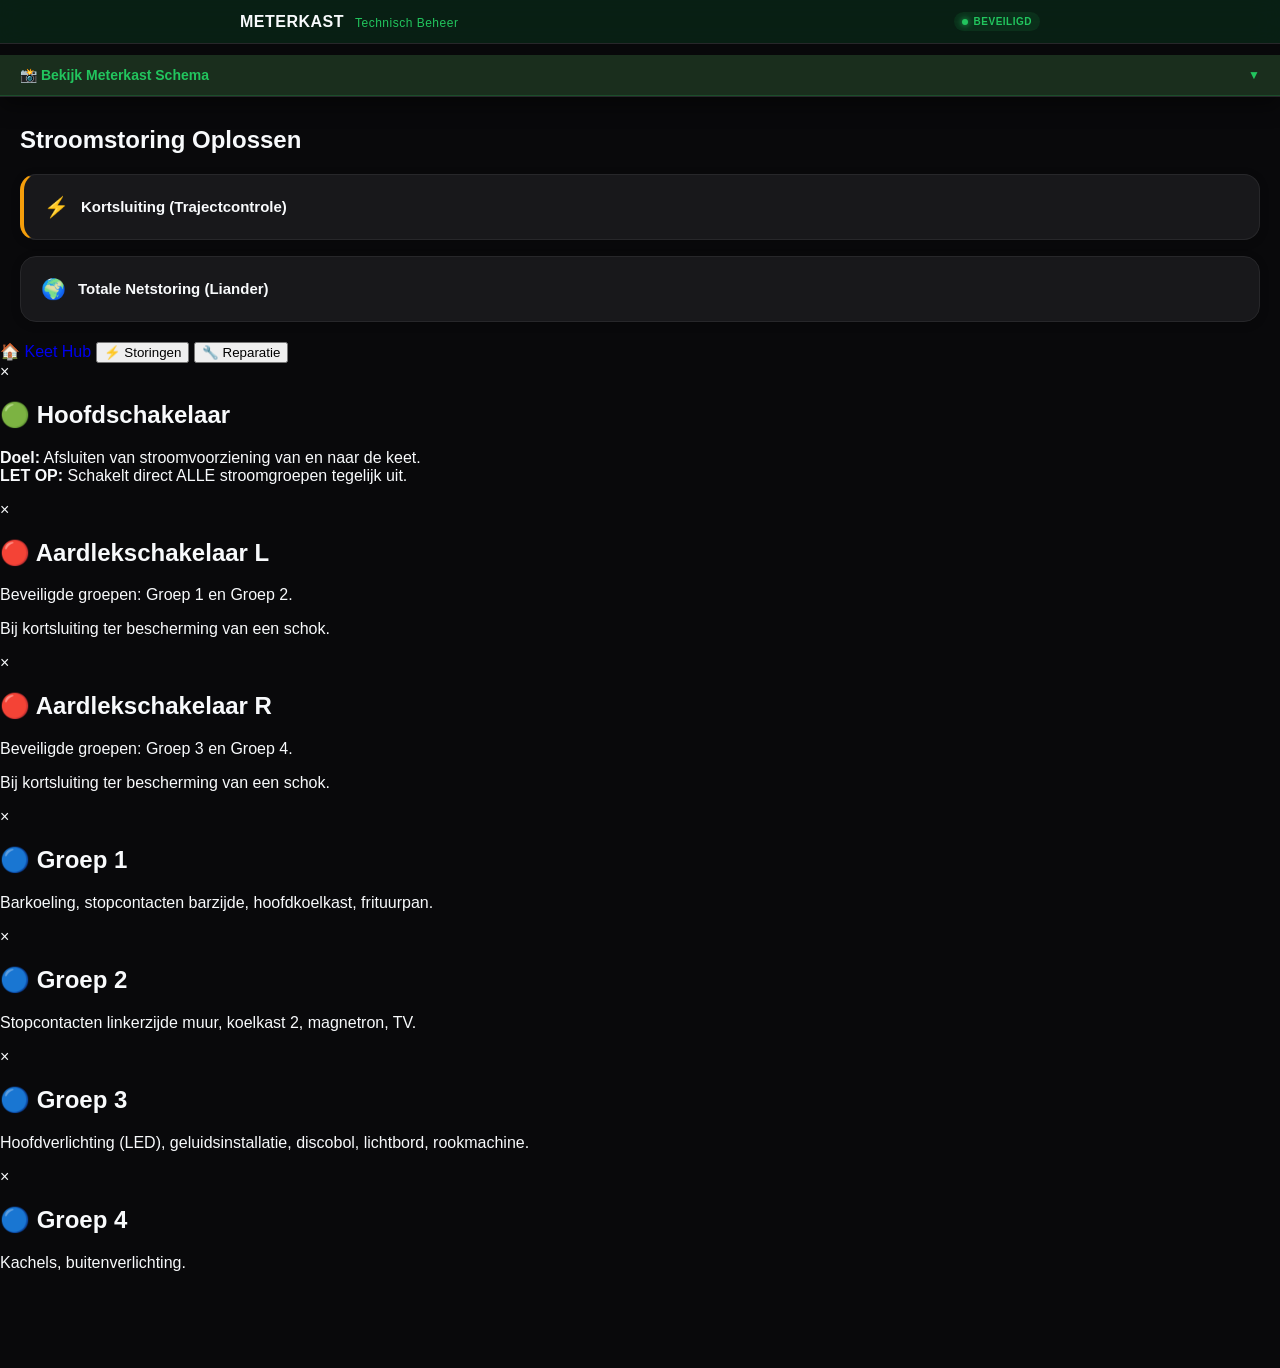
==== commit 1b747721: "Remove unnecessary comments and update links" ====
--- a/meterkast.html
+++ b/meterkast.html
@@ -4,11 +4,10 @@
     <meta charset="UTF-8">
     <meta name="viewport" content="width=device-width, initial-scale=1.0, maximum-scale=1.0, user-scalable=no">
     <title>Meterkast - Keet Wûns</title>
-    <link rel="stylesheet" href="style.css?">
+    <link rel="stylesheet" href="style.css">
 </head>
 <body>
 
-    <!-- MODERNE HEADER -->
     <header class="app-header">
         <div class="header-content">
             <h1>METERKAST <span>Technisch Beheer</span></h1>
@@ -18,7 +17,6 @@
         </div>
     </header>
 
-    <!-- STICKY METERKAST PANEEL -->
     <div class="sticky-visual-container">
         <div class="visual-toggle" onclick="toggleVisual()">
             <span class="toggle-text">📸 Bekijk Meterkast Schema</span>
@@ -47,17 +45,15 @@
         </div>
     </div>
 
-    <!-- HOOFD CONTENT GEBIED -->
     <main class="app-main">
         
-        <!-- TAB 1: STORINGEN & DIAGNOSE -->
         <section id="tab-storing" class="tab-content active">
             <h2 class="section-title">Stroomstoring Oplossen</h2>
             
             <div class="card-list">
                 
                 <details class="modern-card border-warning" ontoggle="handleAccordionToggle(this)">
-                    <summary><span class="card-icon">⚡</span> Kortsluiting & Traject (🔒)</summary>
+                    <summary><span class="card-icon">⚡</span> Kortsluiting (Trajectcontrole)</summary>
                     <div class="card-body">
                         <div class="warning-box" style="margin-bottom: 15px;">⚠️ <strong>Let op:</strong> Bij meerdere aardlekken in serie kan de stroom overal op het terrein uitvallen. Volg dit plan lineair af!</div>
                         
@@ -80,10 +76,8 @@
                             <div class="wizard-step" data-highlight="hw-main,hw-aardlek-links,hw-aardlek-rechts">
                                 <span class="step-badge">Stap 4/8</span>
                                 <h3>[KEET] Evaluatie</h3>
-                                <p>Slaat de aardlek direct door? Dan zit het intern (trek stekkers uit). Staan alle hendels omhoog maar is er <strong>GEEN stroom</strong>? Klik op 'Volgende' om het terrein op te gaan.</p>
-                            </div>
-                            
-                            <!-- BEVEILIGDE EXTERNE STAPPEN -->
+                                <p>Slaat de aardlek direct door? Dan zit het intern (trek stekkers uit). Staan alle hendels omhoog maar is er <strong>GEEN stroom</strong>? Klik op 'Volgende'.</p>
+                            </div>
                             <div class="wizard-step" data-highlight="hw-main">
                                 <span class="step-badge danger">Stap 5/8 (🔒)</span>
                                 <h3>[TERREIN] Check Paddenstoel (Tent)</h3>
@@ -124,33 +118,27 @@
             </div>
         </section>
 
-        <!-- TAB 2: REPARATIE & ASSISTENT -->
         <section id="tab-werk" class="tab-content">
             
             <div class="selector-card">
                 <h3>🔍 Groepen & Foto Assistent</h3>
-                <p>Selecteer een stopcontact of apparaat. De meterkast toont direct een foto en geeft aan welke groep eraf moet:</p>
-                
+                <p>Selecteer een stopcontact of zone die je wilt repareren. De app toont direct welke groep je moet uitschakelen:</p>
                 <select id="appliance-select" onchange="findRequiredBreaker()">
-                    <option value="">-- Kies een apparaat / stopcontact --</option>
-                    <optgroup label="Groep 1: Grote Verwarming">
-                        <option value="kachel-3kw">3 kW Kachel</option>
-                    </optgroup>
-                    <optgroup label="Groep 2: Media & Keuken">
-                        <option value="televisie">Televisie & Laptop</option>
-                        <option value="wifi">WiFi Router</option>
-                        <option value="koelkasten">2 Koelkasten</option>
-                        <option value="kachel-2kw">2 kW Kachel</option>
-                    </optgroup>
-                    <optgroup label="Groep 3: Buiten">
-                        <option value="buitenlicht">Buitenverlichting / Stroom</option>
-                        <option value="frituurpan">Frituurpan</option>
-                    </optgroup>
-                    <optgroup label="Groep 4: Feest & Effecten">
-                        <option value="muziekbox">Muziekbox (Fenton)</option>
-                        <option value="ledstrips">LED-strips & Partylichten</option>
-                        <option value="discobol">Discobol & Noodverlichting</option>
-                        <option value="rookmachine">Rookmachine</option>
+                    <option value="">-- Kies een locatie / stopcontact --</option>
+                    <optgroup label="Zone: Bar & Keukenblok (Links boven)">
+                        <option value="stopcontacten-bar">Stopcontacten rondom de barconstructie</option>
+                        <option value="stroom-koeling">Stroompunten hoofdkoelkast & barkoeling</option>
+                    </optgroup>
+                    <optgroup label="Zone: Houten Muur & Mediahoek (Links onder)">
+                        <option value="stopcontacten-muur-links">Stopcontacten op de linker houten muur</option>
+                        <option value="stroom-mediahoek">Stopcontacten TV / Mediahoek</option>
+                    </optgroup>
+                    <optgroup label="Zone: Plafond & Lichtlijnen (Rechts boven)">
+                        <option value="stroompunten-plafond">Plafond stroompunten (LED & Effecten)</option>
+                    </optgroup>
+                    <optgroup label="Zone: Verwarming & Exterieur (Rechts onder)">
+                        <option value="stroom-kachels">Aansluitingen kachels / Verwarming</option>
+                        <option value="stroom-buiten">Buitenverlichting stopcontacten</option>
                     </optgroup>
                 </select>
 
@@ -190,9 +178,7 @@
 
     </main>
 
-    <!-- BOTTOM APP NAVIGATION (NATIVE FEEL) -->
     <nav class="bottom-app-nav">
-        <!-- Deze knop navigeert je fysiek terug naar de hoofdpagina -->
         <a href="index.html" class="nav-item" style="text-decoration: none;">
             <span class="nav-icon">🏠</span>
             <span class="nav-text">Keet Hub</span>
@@ -207,17 +193,14 @@
         </button>
     </nav>
 
-    <!-- POP-UP MODALS VOOR HANDMATIGE KLIK OP SCHEMA -->
     <div id="modal_main" class="modal"><div class="modal-content"><span class="close-btn" onclick="closeModal('modal_main')">&times;</span><h2 class="text-green">🟢 Hoofdschakelaar</h2><p><strong>Doel:</strong> Afsluiten van stroomvoorziening van en naar de keet. <br><strong>LET OP:</strong> Schakelt direct ALLE stroomgroepen tegelijk uit.</p></div></div>
-    
     <div id="modal_aardlek_links" class="modal"><div class="modal-content"><span class="close-btn" onclick="closeModal('modal_aardlek_links')">&times;</span><h2 class="text-red">🔴 Aardlekschakelaar L</h2><p>Beveiligde groepen: Groep 1 en Groep 2.</p><p>Bij kortsluiting ter bescherming van een schok.</p></div></div>
     <div id="modal_aardlek_rechts" class="modal"><div class="modal-content"><span class="close-btn" onclick="closeModal('modal_aardlek_rechts')">&times;</span><h2 class="text-red">🔴 Aardlekschakelaar R</h2><p>Beveiligde groepen: Groep 3 en Groep 4.</p><p>Bij kortsluiting ter bescherming van een schok.</p></div></div>
-    
-    <div id="modal_groep1" class="modal"><div class="modal-content"><span class="close-btn" onclick="closeModal('modal_groep1')">&times;</span><h2 class="text-blue">🔵 Groep 1</h2><p>Gekoppeld aan: 3 kW Kachel.</p></div></div>
-    <div id="modal_groep2" class="modal"><div class="modal-content"><span class="close-btn" onclick="closeModal('modal_groep2')">&times;</span><h2 class="text-blue">🔵 Groep 2</h2><p>Gekoppeld aan: Televisie, Laptop, WiFi, 2kW Kachel, 2 Koelkasten.</p></div></div>
-    <div id="modal_groep3" class="modal"><div class="modal-content"><span class="close-btn" onclick="closeModal('modal_groep3')">&times;</span><h2 class="text-blue">🔵 Groep 3</h2><p>Gekoppeld aan: Buitenstroom, Buitenverlichting, Frituurpan.</p></div></div>
-    <div id="modal_groep4" class="modal"><div class="modal-content"><span class="close-btn" onclick="closeModal('modal_groep4')">&times;</span><h2 class="text-blue">🔵 Groep 4</h2><p>Gekoppeld aan: Muziekbox, LED-strips, Discobol, Noodverlichting, Partylichten, Rookmachine.</p></div></div>
-
-    <script src="script.js?"></script>
+    <div id="modal_groep1" class="modal"><div class="modal-content"><span class="close-btn" onclick="closeModal('modal_groep1')">&times;</span><h2 class="text-blue">🔵 Groep 1</h2><p>Barkoeling, stopcontacten barzijde, hoofdkoelkast, frituurpan.</p></div></div>
+    <div id="modal_groep2" class="modal"><div class="modal-content"><span class="close-btn" onclick="closeModal('modal_groep2')">&times;</span><h2 class="text-blue">🔵 Groep 2</h2><p>Stopcontacten linkerzijde muur, koelkast 2, magnetron, TV.</p></div></div>
+    <div id="modal_groep3" class="modal"><div class="modal-content"><span class="close-btn" onclick="closeModal('modal_groep3')">&times;</span><h2 class="text-blue">🔵 Groep 3</h2><p>Hoofdverlichting (LED), geluidsinstallatie, discobol, lichtbord, rookmachine.</p></div></div>
+    <div id="modal_groep4" class="modal"><div class="modal-content"><span class="close-btn" onclick="closeModal('modal_groep4')">&times;</span><h2 class="text-blue">🔵 Groep 4</h2><p>Kachels, buitenverlichting.</p></div></div>
+
+    <script src="script.js"></script>
 </body>
 </html>
--- a/style.css
+++ b/style.css
@@ -1,29 +1,29 @@
-/* --- KEET WÛNS HIGH-END DESIGN SYSTEM --- */
+/* --- NATIVE APP DESIGN CSS --- */
 :root {
-    --bg-color: #050608; 
-    --card-bg: #0d0f14; 
-    --border-color: #1b221d;
-    --text-main: #f1f5f9; 
-    --text-muted: #94a3b8;
+    --bg-color: #09090b; 
+    --card-bg: #18181b; 
+    --border-color: #27272a;
+    --text-main: #f8fafc; 
+    --text-muted: #a1a1aa;
     
-    --keet-green: #15803d;   
-    --keet-dark: #072514;    
-    --neon-green: #22c55e;   
+    --primary-green: #15803d; /* Keet Wûns Midden-Groen */
+    --dark-green: #0b3d1f;    /* Keet Wûns Donkergroen */
+    --neon-green: #22c55e;    /* Keet Wûns Neon Accent */
     
     --group-blue: #00d2ff; 
     --danger-red: #ef4444; 
     --neon-red: #ff3366; 
     --warning-yellow: #f59e0b;
     
-    --shadow: 0 10px 30px rgba(0, 0, 0, 0.7); 
-    --transition: all 0.25s cubic-bezier(0.4, 0, 0.2, 1);
+    --shadow: 0 4px 20px rgba(0,0,0,0.5); 
+    --transition: all 0.3s cubic-bezier(0.4, 0, 0.2, 1);
 }
 
 *, *::before, *::after { box-sizing: border-box; }
 
 body { 
-    font-family: -apple-system, BlinkMacSystemFont, "Segoe UI", Roboto, Helvetica, sans-serif; 
-    margin: 0; padding: 0 0 85px 0; 
+    font-family: -apple-system, BlinkMacSystemFont, "SF Pro Text", "Segoe UI", Roboto, sans-serif; 
+    margin: 0; padding: 0 0 80px 0; /* Belangrijk: ruimte voor de bottom nav */
     background-color: var(--bg-color); 
     color: var(--text-main); 
     overflow-x: hidden; 
@@ -31,253 +31,81 @@
 }
 
 /* APP HEADER */
-.app-header { background: linear-gradient(135deg, var(--keet-dark), #0c0e12); border-bottom: 2px solid var(--keet-green); position: sticky; top: 0; z-index: 1000; padding: 14px 20px; box-shadow: var(--shadow); }
+.app-header { background: rgba(11, 61, 31, 0.45); backdrop-filter: blur(12px); border-bottom: 1px solid var(--border-color); position: sticky; top: 0; z-index: 1000; padding: 12px 20px; }
 .header-content { display: flex; justify-content: space-between; align-items: center; max-width: 800px; margin: 0 auto; }
 .header-content h1 { margin: 0; font-size: 16px; font-weight: 800; letter-spacing: 0.5px; color: var(--text-main); }
-.header-content h1 span { color: var(--neon-green); font-size: 12px; font-weight: 600; margin-left: 6px; }
-.system-status { font-size: 10px; font-weight: 700; color: var(--neon-green); display: flex; align-items: center; gap: 6px; text-transform: uppercase; background: rgba(34, 197, 94, 0.1); padding: 5px 10px; border-radius: 20px; }
-.status-dot { width: 6px; height: 6px; background: var(--neon-green); border-radius: 50%; box-shadow: 0 0 8px var(--neon-green); }
+.header-content h1 span { color: var(--neon-green); font-size: 12px; font-weight: 500; margin-left: 6px; }
+.system-status { font-size: 10px; font-weight: 700; color: var(--neon-green); display: flex; align-items: center; gap: 6px; text-transform: uppercase; letter-spacing: 0.5px; background: rgba(34, 197, 94, 0.1); padding: 4px 8px; border-radius: 20px; }
+.status-dot { width: 6px; height: 6px; background: var(--neon-green); border-radius: 50%; box-shadow: 0 0 6px var(--neon-green); }
 
-.app-main { padding: 20px; max-width: 800px; margin: 0 auto; }
-.tab-content { display: none; } 
-.tab-content.active { display: block; animation: fadeIn 0.3s ease; }
-.section-title { font-size: 13px; color: var(--neon-green); font-weight: 700; text-transform: uppercase; letter-spacing: 0.8px; margin: 25px 0 15px 0; border-bottom: 1px solid var(--border-color); padding-bottom: 6px; }
-@keyframes fadeIn { from { opacity: 0; transform: translateY(8px); } to { opacity: 1; transform: translateY(0); } }
+.interface-container { max-width: 800px; margin: 0 auto; display: flex; flex-direction: column; }
 
-/* CONTACT CARDS */
-.contact-card { background: linear-gradient(145deg, #071f12, #040e0a); border: 1px solid rgba(34, 197, 94, 0.3); border-radius: 16px; padding: 20px; margin-bottom: 25px; box-shadow: var(--shadow); }
-.text-block-green { background: linear-gradient(145deg, var(--keet-dark), #040e0a) !important; border: 1px solid var(--keet-green) !important; }
+/* STICKY VISUAL PANEL (METERKAST) */
+.sticky-visual-container { position: sticky; top: 55px; z-index: 900; background: var(--bg-color); box-shadow: 0 10px 20px rgba(0,0,0,0.4); border-bottom: 1px solid var(--border-color); }
+.visual-toggle { padding: 12px 20px; display: flex; justify-content: space-between; align-items: center; background: #1a2e1d; font-weight: 600; font-size: 14px; cursor: pointer; color: var(--text-main); user-select: none; border-bottom: 1px solid rgba(34, 197, 94, 0.2); }
+.visual-toggle:active { background: #223e27; }
+.toggle-text { color: var(--neon-green); }
+.toggle-icon { transition: var(--transition); font-size: 12px; color: var(--neon-green); }
+
+.visual-content { transition: max-height 0.4s ease, padding 0.4s ease; max-height: 400px; overflow: hidden; padding: 15px 20px; }
+.visual-content.hidden { max-height: 0; padding: 0 20px; border-top: none; }
+
+.hotspot-container { position: relative; width: 100%; max-width: 320px; margin: 0 auto; background-color: var(--card-bg); padding: 10px; border-radius: 12px; border: 1px solid var(--border-color); }
+.hotspot-container img { width: 100%; border-radius: 8px; display: block; height: auto; }
+
+.hotspot { position: absolute; width: 28px; height: 28px; border-radius: 50%; cursor: pointer; transform: translate(-50%, -50%); border: 2px solid #ffffff; box-shadow: 0 0 12px rgba(0,0,0,0.9); display: flex; align-items: center; justify-content: center; transition: var(--transition); user-select: none; }
+.hotspot-label { font-size: 8px; font-weight: 900; color: #ffffff; text-shadow: 0 1px 3px #000; }
+.hotspot.type-group { background-color: rgba(0, 210, 255, 0.85); border-color: var(--group-blue); }
+.hotspot.type-earth { background-color: rgba(255, 51, 102, 0.85); border-color: var(--neon-red); }
+.hotspot.type-main { background-color: rgba(34, 197, 94, 0.85); border-color: var(--neon-green); }
+
+.hotspot.highlight-active { transform: translate(-50%, -50%) scale(1.6) !important; border-color: #ffffff !important; box-shadow: 0 0 35px #ffffff, 0 0 15px inherit !important; z-index: 999; animation: criticalFlash 0.5s infinite alternate !important; }
+@keyframes criticalFlash { 0% { filter: brightness(1); } 100% { filter: brightness(1.8); } }
+
+.visual-legend { display: flex; gap: 15px; margin-top: 10px; justify-content: center; font-size: 11px; color: var(--text-muted); font-weight: 500; }
+.dot { width: 10px; height: 10px; border-radius: 50%; display: inline-block; }
+.dot.blue { background: var(--group-blue); } .dot.red { background: var(--neon-red); } .dot.green { background: var(--neon-green); }
+
+/* CONTENT GEBIED */
+.app-main { padding: 20px; }
+.tab-navigation { display: none; } 
+.tab-content { display: none; animation: fadeIn 0.3s ease; } 
+.tab-content.active { display: block; }
+@keyframes fadeIn { from { opacity: 0; transform: translateY(10px); } to { opacity: 1; transform: translateY(0); } }
+
+/* CONTACT KAART */
+.contact-card { background: linear-gradient(145deg, #0f2416, #09120c); border: 1px solid var(--dark-green); border-radius: 16px; padding: 20px; margin-bottom: 25px; box-shadow: var(--shadow); }
 .contact-header { display: flex; align-items: center; gap: 10px; margin-bottom: 12px; }
-.contact-header h3 { margin: 0; color: #fff; font-size: 15px; font-weight: 700; }
-.contact-card p { font-size: 13.5px; color: #cbd5e1; margin: 0 0 15px 0; line-height: 1.5; }
+.contact-header h3 { margin: 0; color: var(--neon-green); font-size: 16px; }
+.contact-card p { font-size: 13px; color: #cbd5e1; margin: 0 0 15px 0; line-height: 1.5; }
 .contact-list { list-style: none; padding: 0; margin: 0; }
-.contact-list li { padding: 12px 0; border-bottom: 1px solid rgba(255,255,255,0.04); display: flex; flex-direction: column; gap: 4px; font-size: 14px; color: #fff; }
-.contact-list li span { font-size: 12px; color: var(--text-muted); }
+.contact-list li { padding: 12px 0; border-bottom: 1px solid rgba(255,255,255,0.05); display: flex; flex-direction: column; gap: 4px; font-size: 14px; }
+.contact-list li span { font-size: 12px; color: #a1a1aa; }
 .contact-list li:last-child { border-bottom: none; padding-bottom: 0; }
-.emergency-contact { color: #f87171 !important; }
+.emergency-contact { color: #f87171; }
 
-/* MODERNE GLASSMORPHISM CARDS */
+/* MODERNE KAARTEN */
 .card-list { display: flex; flex-direction: column; gap: 16px; }
-.modern-card { background: var(--card-bg); border: 1px solid var(--border-color); border-radius: 16px; box-shadow: var(--shadow); overflow: hidden; }
-.modern-card summary { padding: 18px 20px; font-weight: 600; font-size: 15px; cursor: pointer; user-select: none; outline: none; display: flex; align-items: center; gap: 12px; color: var(--text-main); }
+.modern-card { background: var(--card-bg); border: 1px solid var(--border-color); border-radius: 16px; box-shadow: 0 2px 10px rgba(0,0,0,0.2); overflow: hidden; }
+.modern-card summary { padding: 20px; font-weight: 600; font-size: 15px; cursor: pointer; user-select: none; outline: none; display: flex; align-items: center; gap: 12px; color: var(--text-main); transition: var(--transition); }
 .modern-card summary::-webkit-details-marker { display: none; }
-.modern-card summary:hover { background: rgba(34, 197, 94, 0.04); }
-.modern-card[open] summary { border-bottom: 1px solid var(--border-color); background: #080a0d; color: var(--neon-green); }
-.highlight-green { border-color: rgba(34, 197, 94, 0.25); background: linear-gradient(180deg, rgba(7, 37, 20, 0.3), var(--card-bg)); }
-
-.card-icon { font-size: 18px; }
-.card-body { padding: 20px; background: #06070a; }
-
-/* DIRECT CARDS VOOR METERKAST */
-.direct-card { background: var(--card-bg); border: 1px solid var(--border-color); border-radius: 16px; padding: 20px; margin-bottom: 16px; box-shadow: var(--shadow); }
-.border-warning { border-left: 4px solid var(--warning-yellow); border-color: rgba(245, 158, 11, 0.2); }
-.card-header { display: flex; align-items: center; gap: 12px; margin-bottom: 12px; padding-bottom: 10px; border-bottom: 1px solid rgba(255,255,255,0.05); }
-.card-header h3 { margin: 0; font-size: 15px; font-weight: 700; color: #fff; }
-.action-list { margin: 0; padding-left: 20px; color: var(--text-muted); font-size: 13.5px; line-height: 1.6; }
-.action-list li { margin-bottom: 10px; }
+.modern-card summary:hover { background: #1a241c; }
+.modern-card[open] summary { border-bottom: 1px solid var(--border-color); background: #0c120d; color: var(--neon-green); }
+.card-icon { font-size: 20px; }
+.card-body { padding: 20px; background: #0c0c0e; }
+.border-danger { border-left: 4px solid var(--danger-red); }
+.border-warning { border-left: 4px solid var(--warning-yellow); }
 
 /* WIZARD SYSTEM */
 .step-wizard { display: flex; flex-direction: column; }
-.wizard-step { display: none; } .wizard-step.active { display: block; animation: fadeInStep 0.2s ease; }
-@keyframes fadeInStep { from { opacity: 0; transform: translateX(5px); } to { opacity: 1; transform: translateX(0); } }
+.wizard-step { display: none; } .wizard-step.active { display: block; animation: fadeInStep 0.3s ease; }
+@keyframes fadeInStep { from { opacity: 0; transform: translateX(10px); } to { opacity: 1; transform: translateX(0); } }
 
-.step-badge { display: inline-block; padding: 4px 10px; background: rgba(34, 197, 94, 0.08); border: 1px solid rgba(34, 197, 94, 0.15); border-radius: 6px; font-size: 11px; font-weight: 700; color: var(--neon-green); margin-bottom: 12px; }
-.step-badge.danger { background: rgba(239, 68, 68, 0.12); color: #fca5a5; border: 1px solid rgba(239, 68, 68, 0.25); }
-.step-wizard h3 { margin: 0 0 8px 0; font-size: 15px; color: #fff; font-weight: 700; }
-.step-wizard p { margin: 0; font-size: 13.5px; color: var(--text-muted); line-height: 1.5; }
-.highlight-text { color: var(--neon-green); }
+.step-badge { display: inline-block; padding: 4px 10px; background: rgba(34, 197, 94, 0.1); border: 1px solid rgba(34, 197, 94, 0.2); border-radius: 6px; font-size: 11px; font-weight: 700; color: var(--neon-green); margin-bottom: 12px; letter-spacing: 0.5px; text-transform: uppercase; }
+.step-badge.danger { background: rgba(239, 68, 68, 0.2); color: #fca5a5; border: 1px solid rgba(239, 68, 68, 0.4); }
+.wizard-step h3 { margin: 0 0 10px 0; font-size: 16px; color: var(--text-main); line-height: 1.3; }
+.wizard-step p { margin: 0 0 12px 0; font-size: 14px; color: var(--text-muted); line-height: 1.5; }
+.highlight-text { color: var(--neon-green); font-size: 15px; }
 
-.warning-box { background: rgba(245, 158, 11, 0.06); border-left: 3px solid var(--warning-yellow); padding: 12px; border-radius: 8px; font-size: 13px; color: #fcd34d; margin-bottom: 15px; }
-.danger-box { background: rgba(239, 68, 68, 0.05); border-left: 3px solid var(--danger-red); padding: 12px; border-radius: 8px; font-size: 13px; color: #fca5a5; margin-top: 10px; }
-.text-block { font-size: 13.5px; color: var(--text-muted); line-height: 1.5; }
-
-/* NAVIGATIE BUTTONS */
-.wizard-nav { display: flex; gap: 12px; margin-top: 15px; padding-top: 15px; border-top: 1px solid var(--border-color); }
-.btn-prev, .btn-next { flex: 1; padding: 12px; background: #1e222b; border: 1px solid rgba(255,255,255,0.03); color: #fff; font-size: 13.5px; font-weight: 700; border-radius: 10px; cursor: pointer; transition: var(--transition); }
-.btn-next { background: var(--keet-green); border-color: rgba(34,197,94,0.15); }
-.btn-prev:hover:not(:disabled) { background: #282f3d; }
-.btn-next:hover:not(:disabled) { background: #166534; }
-.btn-prev:disabled, .btn-next:disabled { opacity: 0.25; cursor: not-allowed; }
-.inline-action-btn { background: #1f1f22; border: 1px solid var(--group-blue); color: var(--group-blue); padding: 4px 8px; border-radius: 6px; font-size: 11px; font-weight: 600; cursor: pointer; margin-top: 8px; }
-
-/* METERKAST HUB AFBEELDING SPECIFIEK */
-.static-visual-container { background: var(--bg-color); border-bottom: 1px solid var(--border-color); box-shadow: 0 4px 20px rgba(0,0,0,0.3); }
-.visual-content { padding: 15px 20px; }
-.hotspot-container { position: relative; width: 100%; max-width: 320px; margin: 0 auto; background: #0c0e12; padding: 10px; border-radius: 16px; border: 1px solid var(--border-color); }
-.hotspot-container img { width: 100%; border-radius: 10px; display: block; height: auto; }
-
-.hotspot { position: absolute; width: 28px; height: 28px; border-radius: 50%; cursor: pointer; transform: translate(-50%, -50%); border: 2px solid #ffffff; box-shadow: 0 0 12px rgba(0,0,0,0.9); display: flex; align-items: center; justify-content: center; transition: var(--transition); }
-.hotspot-label { font-size: 8px; font-weight: 900; color: #ffffff; text-shadow: 0 1px 3px #000; }
-.hotspot.type-group { background: rgba(0, 210, 255, 0.8); border-color: var(--group-blue); }
-.hotspot.type-earth { background: rgba(255, 51, 102, 0.8); border-color: var(--neon-red); }
-.hotspot.type-main { background: rgba(34, 197, 94, 0.8); border-color: var(--neon-green); }
-
-.hotspot.highlight-active { transform: translate(-50%, -50%) scale(1.5) !important; border-color: #ffffff !important; box-shadow: 0 0 35px #ffffff, 0 0 15px inherit !important; z-index: 999; animation: criticalFlash 0.5s infinite alternate !important; }
-@keyframes criticalFlash { 0% { filter: brightness(1); } 100% { filter: brightness(1.7); } }
-.visual-legend { display: flex; gap: 15px; margin-top: 12px; justify-content: center; font-size: 11px; color: var(--text-muted); }
-
-/* ASSISTENT SECTOR */
-.selector-card { background: var(--card-bg); border: 1px solid var(--border-color); border-radius: 16px; padding: 20px; }
-.modern-select { width: 100%; padding: 14px; background: #09090b; border: 1px solid var(--border-color); color: #fff; font-size: 14px; border-radius: 10px; outline: none; appearance: none; }
-.selector-result-box { margin-top: 15px; padding: 15px; background: rgba(34, 197, 94, 0.04); border-radius: 12px; border: 1px solid rgba(34, 197, 94, 0.15); }
-.selector-result-box.hidden { display: none; }
-.selector-img { width: 100%; max-height: 200px; object-fit: cover; border-radius: 10px; margin-bottom: 12px; }
-.unlock-btn { width: 100%; padding: 12px; background: #222225; border: 1px solid #3f3f46; color: #fff; font-weight: 600; border-radius: 8px; cursor: pointer; margin-top: 15px; }
-
-/* APP NAVIGATION BOTTOM (3 knoppen) */
-.bottom-app-nav { position: fixed; bottom: 0; left: 0; width: 100%; height: 72px; background: rgba(7, 26, 14, 0.96); backdrop-filter: blur(20px); border-top: 1px solid rgba(34, 197, 94, 0.25); display: flex; justify-content: center; gap: 12%; align-items: center; z-index: 1000; padding-bottom: env(safe-area-inset-bottom); box-shadow: 0 -5px 25px rgba(0,0,0,0.6); }
-.nav-item { background: none; border: none; color: #52525b; display: flex; flex-direction: column; align-items: center; gap: 4px; padding: 8px 16px; cursor: pointer; transition: var(--transition); outline: none; text-decoration: none; }
-.nav-icon { font-size: 20px; filter: grayscale(100%) opacity(0.5); transition: var(--transition); }
-.nav-text { font-size: 11px; font-weight: 700; }
-.nav-item.active { color: var(--neon-green); }
-.nav-item.active .nav-icon { filter: grayscale(0%) opacity(1); transform: scale(1.1); }
-
-/* SYSTEM MODALS */
-.modal { display: none; position: fixed; z-index: 3000; left: 0; top: 0; width: 100%; height: 100%; background: rgba(0, 0, 0, 0.85); backdrop-filter: blur(6px); }
-.modal-content { background: var(--card-bg); border: 1px solid var(--border-color); border-radius: 16px; padding: 25px; width: 90%; max-width: 400px; margin: 40% auto; position: relative; box-shadow: var(--shadow); }
-.close-btn { position: absolute; top: 15px; right: 20px; font-size: 24px; color: var(--text-muted); cursor: pointer; }
-
-
-/* --- EXACTE DIGITALE PLATTEGROND (VOLGENS SCHETS) --- */
-.keet-map-wrapper {
-    position: relative;
-    width: 100%;
-    padding: 40px 0 20px 40px; /* Ruimte voor frituur en toilet erbuiten */
-    margin-top: 10px;
-}
-
-.keet-map-container {
-    position: relative;
-    width: 100%;
-    aspect-ratio: 5 / 8;
-    background: #09090b;
-    border: 3px solid #f8fafc; 
-    box-shadow: inset 0 0 15px rgba(0,0,0,0.8);
-}
-
-/* Externe Elementen buiten de plattegrond */
-.ext-toilet {
-    top: 5px; left: 20%; 
-    width: 25%; height: 35px;
-    background: #d1d5db; 
-    border: 3px solid #000;
-    border-bottom: none;
-    z-index: 5;
-    display: flex; align-items: center; justify-content: center; font-size: 16px; cursor: pointer;
-}
-.ext-frituur {
-    top: 35%; left: 5px; 
-    width: 35px; height: 25px;
-    background: #bfdbfe; 
-    border-radius: 4px;
-    border: 1px solid #3b82f6;
-    font-size: 14px;
-    z-index: 5;
-    display: flex; align-items: center; justify-content: center; cursor: pointer;
-}
-
-/* De muren van het Bar-eiland */
-.bar-wall { position: absolute; background: #f8fafc; z-index: 5; box-shadow: 0 0 5px rgba(255,255,255,0.2); }
-.bar-wall-1 { top: 0; left: 38%; width: 2px; height: 45%; }
-.bar-wall-2 { top: 45%; left: 38%; width: 22%; height: 2px; }
-.bar-wall-3 { top: 35%; left: 60%; width: 2px; height: 10%; }
-.bar-wall-4 { top: 35%; left: 60%; width: 15%; height: 2px; }
-.bar-wall-5 { top: 25%; left: 75%; width: 2px; height: 10%; }
-.bar-wall-6 { top: 25%; left: 60%; width: 15%; height: 2px; }
-.bar-wall-7 { top: 0; left: 60%; width: 2px; height: 25%; }
-
-.bar-text-overlay {
-    position: absolute;
-    top: 22%; left: 49%;
-    transform: translate(-50%, -50%) rotate(45deg);
-    color: rgba(255,255,255,0.05);
-    font-size: 28px; font-weight: 900;
-    z-index: 1;
-}
-
-/* Blauwe ramen */
-.map-window { position: absolute; width: 6px; height: 12%; left: -4px; background: #6366f1; border-radius: 4px; }
-.window-top { top: 15%; }
-.window-bottom { bottom: 15%; }
-
-/* Klapdeur en tekst */
-.map-door-line {
-    position: absolute;
-    top: 40%; left: -20px;
-    width: 22px; height: 2px;
-    background: #fff;
-    transform: rotate(45deg);
-    transform-origin: right top;
-}
-.map-door-text {
-    position: absolute;
-    top: 43%; left: 4px;
-    color: #fff; font-size: 9px;
-    transform: rotate(-90deg);
-}
-
-/* Apparatuur Iconen */
-.map-item {
-    position: absolute;
-    cursor: pointer;
-    display: flex; align-items: center; justify-content: center;
-    z-index: 10; font-size: 12px;
-    transition: transform 0.2s ease;
-}
-.map-item:active { transform: scale(1.2); }
-
-.fenton-box { width: 25px; height: 25px; background: #4b5563; border-radius: 6px; transform: rotate(45deg); }
-.rookmachine { width: 18px; height: 22px; background: #1e3a8a; border-radius: 4px; }
-.kachel-vert { width: 12px; height: 40px; background: #bef264; border-radius: 6px; }
-.kachel-horz { width: 40px; height: 12px; background: #bef264; border-radius: 6px; }
-.party-knop { width: 22px; height: 22px; background: #06b6d4; border-radius: 50%; font-size: 14px; }
-.meterkast { width: 12px; height: 40px; background: #ef4444; border-radius: 4px; }
-.discobol { width: 30px; height: 30px; background: #d1d5db; border-radius: 50%; outline: 3px dashed #9ca3af; transform: translate(-50%, -50%); }
-
-.licht-remote { width: 18px; height: 18px; background: #fde047; border-radius: 50%; }
-.kleine-koelkast { width: 25px; height: 25px; background: #34d399; border-radius: 4px; }
-.laptop { width: 32px; height: 18px; background: #f472b6; border-radius: 4px; }
-.grote-koelkast { width: 32px; height: 32px; background: #10b981; border-radius: 6px; }
-.tv { width: 38px; height: 14px; background: #f97316; border-radius: 4px; }
-
-.blusser { width: 16px; height: 16px; background: #dc2626; transform: rotate(45deg); box-shadow: 0 0 10px rgba(220,38,38,0.5); }
-.map-triangle { position: absolute; width: 0; height: 0; border-left: 10px solid transparent; border-right: 10px solid transparent; border-bottom: 18px solid #fef08a; cursor: pointer; z-index: 12; }
-.map-triangle .cross { position: absolute; top: 4px; left: -4px; color: #ef4444; font-size: 8px; font-weight: bold; }
-
-/* INTERACTIEVE MAP POP-UP MODAL */
-.map-popup-overlay {
-    position: fixed; top: 0; left: 0; width: 100%; height: 100%;
-    background: rgba(0,0,0,0.7);
-    backdrop-filter: blur(4px);
-    z-index: 6000;
-    display: flex; align-items: center; justify-content: center;
-    opacity: 0; pointer-events: none;
-    transition: opacity 0.3s ease;
-}
-.map-popup-overlay.show { opacity: 1; pointer-events: auto; }
-
-.map-popup-content {
-    background: var(--card-bg);
-    border: 1px solid var(--neon-green);
-    border-radius: 16px;
-    padding: 25px;
-    width: 85%; max-width: 350px;
-    text-align: center;
-    box-shadow: 0 10px 40px rgba(34, 197, 94, 0.2);
-    transform: translateY(20px);
-    transition: transform 0.3s ease;
-}
-.map-popup-overlay.show .map-popup-content { transform: translateY(0); }
-.map-popup-content h3 { margin: 0 0 10px 0; color: var(--neon-green); font-size: 18px; }
-.map-popup-content p { color: #fff; font-size: 14px; line-height: 1.5; margin-bottom: 20px; }
-.map-popup-btn {
-    width: 100%; padding: 12px;
-    background: var(--keet-green);
-    color: #fff; font-weight: bold; border: none;
-    border-radius: 10px; cursor: pointer;
-}
-
-@media (min-width: 950px) {
-    .interface-container { flex-direction: row; display: grid; grid-template-columns: 1.1fr 1fr; max-width: 1200px; gap: 25px; }
-    .bottom-app-nav { gap: 8%; }
-}
+.warning-box { background: rgba(245, 158, 11, 0.1); border-left: 3px solid var(--warning-yellow); padding: 12px; border-radius: 6px; font-size: 13px; color: #fcd34d; margin-bottom: 15px
+              
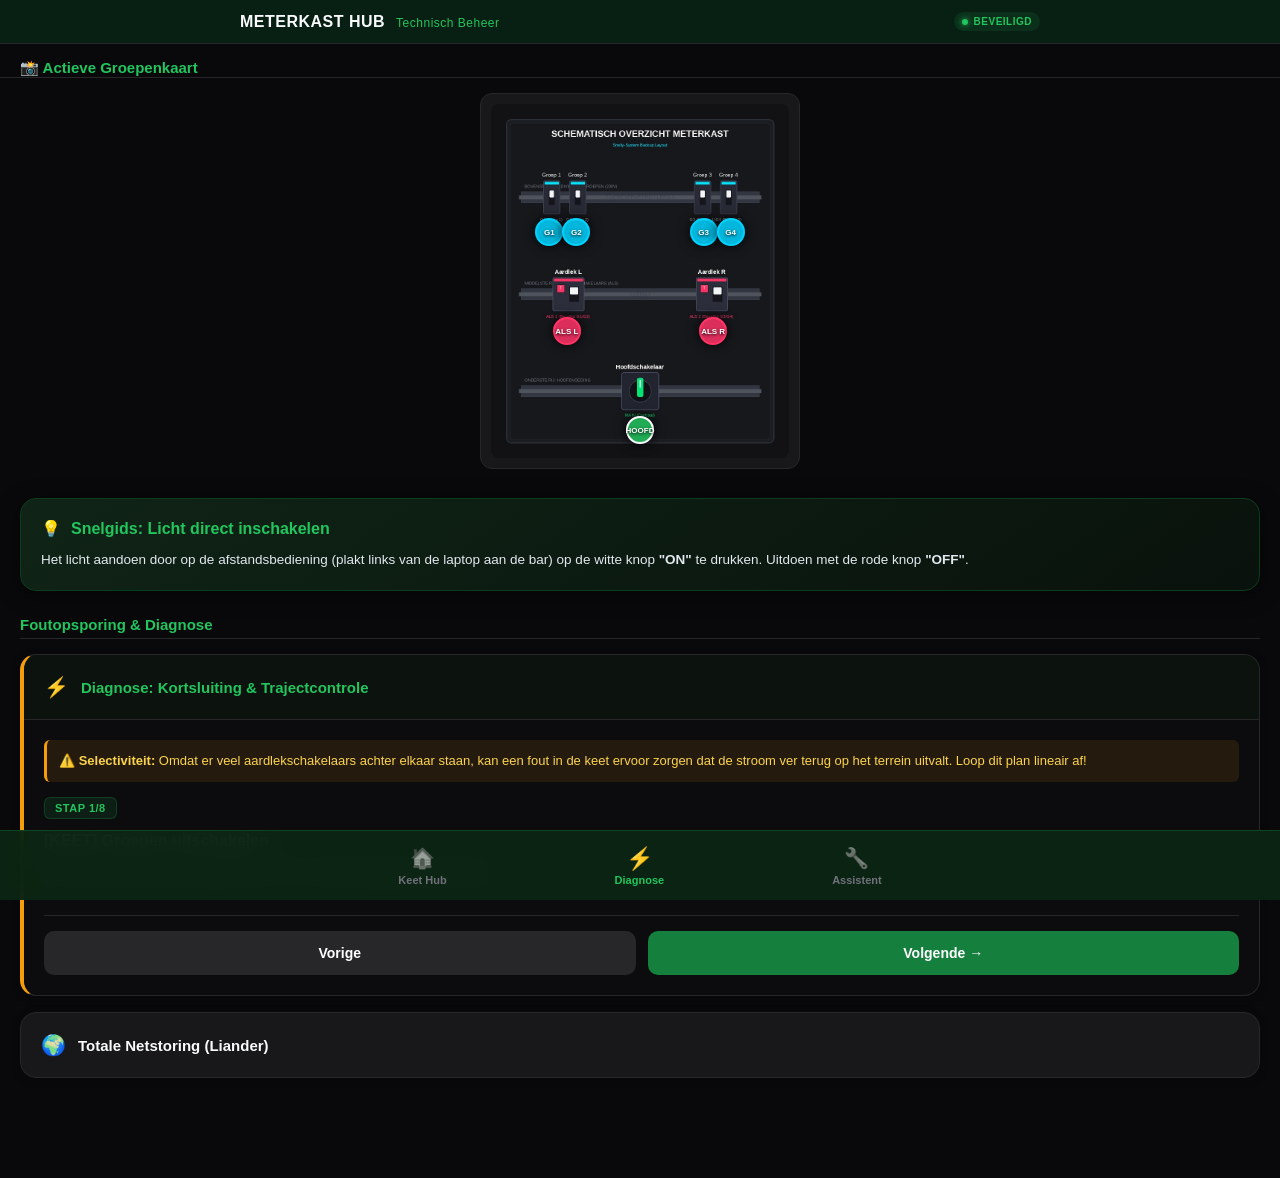
==== commit fbe6a059: "Update title and content in meterkast.html" ====
--- a/meterkast.html
+++ b/meterkast.html
@@ -3,27 +3,23 @@
 <head>
     <meta charset="UTF-8">
     <meta name="viewport" content="width=device-width, initial-scale=1.0, maximum-scale=1.0, user-scalable=no">
-    <title>Meterkast - Keet Wûns</title>
-    <link rel="stylesheet" href="style.css">
+    <title>Meterkast Hub - Keet Wûns</title>
+    <link rel="stylesheet" href="style.css?v=5">
 </head>
 <body>
 
     <header class="app-header">
         <div class="header-content">
-            <h1>METERKAST <span>Technisch Beheer</span></h1>
+            <h1>METERKAST HUB <span>Technisch Beheer</span></h1>
             <div class="system-status">
                 <span class="status-dot"></span> Beveiligd
             </div>
         </div>
     </header>
 
-    <div class="sticky-visual-container">
-        <div class="visual-toggle" onclick="toggleVisual()">
-            <span class="toggle-text">📸 Bekijk Meterkast Schema</span>
-            <span class="toggle-icon" id="visual-chevron">▼</span>
-        </div>
-        
-        <div class="visual-content hidden" id="visual-content">
+    <div class="static-visual-container">
+        <h2 class="section-title" style="padding: 15px 20px 0 20px; margin: 0;">📸 Actieve Groepenkaart</h2>
+        <div class="visual-content">
             <div class="hotspot-container">
                 <img src="meterkast-foto.jpg" alt="Meterkast Keet Wûns" id="meterkast-img">
 
@@ -46,16 +42,25 @@
     </div>
 
     <main class="app-main">
+
+        <div class="contact-card text-block-green" style="margin-bottom: 25px;">
+            <div class="contact-header">
+                <span class="icon">💡</span>
+                <h3>Snelgids: Licht direct inschakelen</h3>
+            </div>
+            <p style="margin-bottom:0; font-size:13.5px; color:#e2e8f0;">
+                Het licht aandoen door op de afstandsbediening (plakt links van de laptop aan de bar) op de witte knop <strong>"ON"</strong> te drukken. Uitdoen met de rode knop <strong>"OFF"</strong>.
+            </p>
+        </div>
         
         <section id="tab-storing" class="tab-content active">
-            <h2 class="section-title">Stroomstoring Oplossen</h2>
-            
+            <h2 class="section-title">Foutopsporing &amp; Diagnose</h2>
             <div class="card-list">
                 
-                <details class="modern-card border-warning" ontoggle="handleAccordionToggle(this)">
-                    <summary><span class="card-icon">⚡</span> Kortsluiting (Trajectcontrole)</summary>
+                <details class="modern-card border-warning" open>
+                    <summary><span class="card-icon">⚡</span> Diagnose: Kortsluiting &amp; Trajectcontrole</summary>
                     <div class="card-body">
-                        <div class="warning-box" style="margin-bottom: 15px;">⚠️ <strong>Let op:</strong> Bij meerdere aardlekken in serie kan de stroom overal op het terrein uitvallen. Volg dit plan lineair af!</div>
+                        <div class="warning-box" style="margin-bottom: 15px;">⚠️ <strong>Selectiviteit:</strong> Omdat er veel aardlekschakelaars achter elkaar staan, kan een fout in de keet ervoor zorgen dat de stroom ver terug op het terrein uitvalt. Loop dit plan lineair af!</div>
                         
                         <div class="step-wizard" id="wiz-kortsluiting-traject">
                             <div class="wizard-step active" data-highlight="hw-groep1,hw-groep2,hw-groep3,hw-groep4">
@@ -65,7 +70,7 @@
                             </div>
                             <div class="wizard-step" data-highlight="hw-aardlek-links,hw-aardlek-rechts">
                                 <span class="step-badge">Stap 2/8</span>
-                                <h3>[KEET] Aardlekschakelaar in</h3>
+                                <h3>[KEET] Aardlekschakelaar inschakelen</h3>
                                 <p>Druk de hendel van de uitgevallen aardlekschakelaar (links of rechts) weer omhoog.</p>
                             </div>
                             <div class="wizard-step" data-highlight="hw-groep1,hw-groep2,hw-groep3,hw-groep4">
@@ -75,68 +80,68 @@
                             </div>
                             <div class="wizard-step" data-highlight="hw-main,hw-aardlek-links,hw-aardlek-rechts">
                                 <span class="step-badge">Stap 4/8</span>
-                                <h3>[KEET] Evaluatie</h3>
-                                <p>Slaat de aardlek direct door? Dan zit het intern (trek stekkers uit). Staan alle hendels omhoog maar is er <strong>GEEN stroom</strong>? Klik op 'Volgende'.</p>
-                            </div>
-                            <div class="wizard-step" data-highlight="hw-main">
-                                <span class="step-badge danger">Stap 5/8 (🔒)</span>
-                                <h3>[TERREIN] Check Paddenstoel (Tent)</h3>
+                                <h3>[KEET] Evaluatie &amp; Schakeling</h3>
+                                <p>Slaat de aardlek direct door? Dan zit het intern (trek stekkers uit). Staan alle hendels omhoog maar is er <strong>GEEN stroom</strong>? Klik op 'Volgende' om de rest van het terrein te checken (Wachtwoord vereist).</p>
+                            </div>
+                            
+                            <div class="wizard-step" data-highlight="hw-main">
+                                <span class="step-badge danger">Stap 5/8 (🔒 Extern)</span>
+                                <h3>[TERREIN] Check de Paddenstoel (In de tent)</h3>
                                 <img src="foto-paddenstoel.jpg" alt="Foto paddenstoel in tent" class="step-inline-img">
-                                <p>Controleer of de aardlek of hoofdgroep in de paddenstoel is uitgevallen.</p>
-                            </div>
-                            <div class="wizard-step" data-highlight="hw-main">
-                                <span class="step-badge danger">Stap 6/8 (🔒)</span>
-                                <h3>[TERREIN] Check Zeecontainer</h3>
+                                <p>Maak de zijkant van de paddenstoel open. Controleer of de aardlekschakelaar of hoofdgroep aldaar is uitgevallen en schakel deze in.</p>
+                            </div>
+                            <div class="wizard-step" data-highlight="hw-main">
+                                <span class="step-badge danger">Stap 6/8 (🔒 Extern)</span>
+                                <h3>[TERREIN] Check de Zeecontainer</h3>
                                 <img src="foto-zeecontainer.jpg" alt="Meterkast Zeecontainer" class="step-inline-img">
-                                <p>Open de groepenkast in de zeecontainer en controleer de aardlek/hoofdgroep.</p>
-                            </div>
-                            <div class="wizard-step" data-highlight="hw-main">
-                                <span class="step-badge danger">Stap 7/8 (🔒)</span>
-                                <h3>[TERREIN] Check Meterkast Bedrijf</h3>
+                                <p>Open de groepenkast in de zeecontainer en controleer de aardlek of hoofdgroep.</p>
+                            </div>
+                            <div class="wizard-step" data-highlight="hw-main">
+                                <span class="step-badge danger">Stap 7/8 (🔒 Extern)</span>
+                                <h3>[TERREIN] Check de Meterkast Bouwbedrijf</h3>
                                 <img src="foto-meterkast-bedrijf.jpg" alt="Meterkast Bouwbedrijf" class="step-inline-img">
                                 <p>Ga naar de meterkast van het bedrijf en controleer de specifieke groep die onze kabel voedt.</p>
-                            </div>
-                            <div class="wizard-step" data-highlight="hw-main">
-                                <span class="step-badge danger">Stap 8/8 (🔒)</span>
+                                <div class="warning-box">⚠️ <strong>Neem contact op met Theun of een medewerker van EcoHûs!</strong> Ga NOOIT zelf in schakelen.</div>
+                            </div>
+                            <div class="wizard-step" data-highlight="hw-main">
+                                <span class="step-badge danger">Stap 8/8 (🔒 Extern)</span>
                                 <h3>[TERREIN] Woonhuis Grondeigenaar</h3>
                                 <p>Zit het hele terrein zonder stroom? Dan ligt de hoofdaardlek in het woonhuis eraf.</p>
                                 <div class="warning-box">⚠️ <strong>Bel de grondeigenaar!</strong> Ga NOOIT zelf in de privéwoning schakelen.</div>
                             </div>
-                            <div class="wizard-nav"><button class="btn-prev" onclick="navigateWizard('wiz-kortsluiting-traject', -1)" disabled>Vorige</button><button class="btn-next" onclick="navigateWizard('wiz-kortsluiting-traject', 1)">Volgende</button></div>
+                            <div class="wizard-nav"><button class="btn-prev" onclick="navigateWizard('wiz-kortsluiting-traject', -1)">Vorige</button><button class="btn-next" onclick="navigateWizard('wiz-kortsluiting-traject', 1)">Volgende →</button></div>
                         </div>
                     </div>
                 </details>
 
-                <details class="modern-card" ontoggle="handleAccordionToggle(this)">
+                <details class="modern-card">
                     <summary><span class="card-icon">🌍</span> Totale Netstoring (Liander)</summary>
                     <div class="card-body">
                         <p class="text-block">Als alle schakelaars op het terrein omhoog staan maar alles is zwart, controleer dan de straatverlichting of omliggende gebouwen.</p>
-                        <p class="text-block">Meld de storing of bekijk de status via netbeheerder Liander (Nationaal Storingsnummer: <strong class="highlight-text">0800-9009</strong>). Schakel bij langdurige uitval onze hoofdschakelaar preventief uit tegen piekbelasting bij herstel.</p>
+                        <p class="text-block">Meld de storing of bekijk de status via netbeheerder Liander (Nationaal Storingsnummer: <strong class="highlight-text">0800-9009</strong>). Schakel bij langdurige uitval onze hoofdschakelaar preventief uit.</p>
                     </div>
                 </details>
-
             </div>
         </section>
 
         <section id="tab-werk" class="tab-content">
+            <h2 class="section-title">Onderhoud &amp; Zonetester</h2>
             
             <div class="selector-card">
-                <h3>🔍 Groepen & Foto Assistent</h3>
-                <p>Selecteer een stopcontact of zone die je wilt repareren. De app toont direct welke groep je moet uitschakelen:</p>
-                <select id="appliance-select" onchange="findRequiredBreaker()">
+                <h3>🔍 Groepen &amp; Foto Assistent</h3>
+                <p>Selecteer een stopcontact of zone die je wilt uitschakelen. De app licht de juiste groep op:</p>
+                <select id="appliance-select" class="modern-select" onchange="findRequiredBreaker()">
                     <option value="">-- Kies een locatie / stopcontact --</option>
-                    <optgroup label="Zone: Bar & Keukenblok (Links boven)">
+                    <optgroup label="Zone: Bar &amp; Keukenblok">
                         <option value="stopcontacten-bar">Stopcontacten rondom de barconstructie</option>
-                        <option value="stroom-koeling">Stroompunten hoofdkoelkast & barkoeling</option>
+                        <option value="stroom-koeling">Stroompunten hoofdkoelkast &amp; barkoeling</option>
                     </optgroup>
-                    <optgroup label="Zone: Houten Muur & Mediahoek (Links onder)">
-                        <option value="stopcontacten-muur-links">Stopcontacten op de linker houten muur</option>
+                    <optgroup label="Zone: Houten Muur &amp; Mediahoek">
+                        <option value="stopcontacten-muur-links">Stopcontacten linker houten muur</option>
                         <option value="stroom-mediahoek">Stopcontacten TV / Mediahoek</option>
                     </optgroup>
-                    <optgroup label="Zone: Plafond & Lichtlijnen (Rechts boven)">
-                        <option value="stroompunten-plafond">Plafond stroompunten (LED & Effecten)</option>
-                    </optgroup>
-                    <optgroup label="Zone: Verwarming & Exterieur (Rechts onder)">
+                    <optgroup label="Zone: Plafond &amp; Exterieur">
+                        <option value="stroompunten-plafond">Plafond stroompunten (LED &amp; Effecten)</option>
                         <option value="stroom-kachels">Aansluitingen kachels / Verwarming</option>
                         <option value="stroom-buiten">Buitenverlichting stopcontacten</option>
                     </optgroup>
@@ -145,13 +150,12 @@
                 <div id="selector-result" class="selector-result-box hidden">
                     <img id="result-img" src="" alt="Locatie foto" class="selector-img hidden">
                     <p id="result-text"></p>
-                    <div class="warning-box">⚠️ <strong>Meten is weten!</strong> Gebruik ALTIJD een multimeter/spanningzoeker op de draden!</div>
                 </div>
             </div>
 
             <div class="card-list" style="margin-top: 20px;">
-                <details class="modern-card" ontoggle="handleAccordionToggle(this)">
-                    <summary><span class="card-icon">🔌</span> Stopcontact repareren</summary>
+                <details class="modern-card">
+                    <summary><span class="card-icon">🔌</span> Stopcontact veilig repareren</summary>
                     <div class="card-body">
                         <div class="step-wizard" id="wiz-reparatie">
                             <div class="wizard-step active" data-highlight="hw-groep1,hw-groep2,hw-groep3,hw-groep4">
@@ -162,14 +166,14 @@
                             <div class="wizard-step" data-highlight="hw-main">
                                 <span class="step-badge">Stap 2/3</span>
                                 <h3>Spanningsloosheid testen</h3>
-                                <p>Meet het stopcontact na. Zet bij twijfel de complete <strong>HOOFDSCHAKELAAR</strong> uit.</p>
+                                <p>Meet het stopcontact na. Er mag absoluut geen spanning op staan. Zet bij twijfel de complete <strong>HOOFDSCHAKELAAR</strong> uit.</p>
                             </div>
                             <div class="wizard-step" data-highlight="">
                                 <span class="step-badge">Stap 3/3</span>
                                 <h3>Draden controleren</h3>
-                                <p>Bruin = Fase, Blauw = Nul, Geel/Groen = Aarde. Zorg dat de aders onbeschadigd in de klemmen zitten.</p>
-                            </div>
-                            <div class="wizard-nav"><button class="btn-prev" onclick="navigateWizard('wiz-reparatie', -1)" disabled>Vorige</button><button class="btn-next" onclick="navigateWizard('wiz-reparatie', 1)">Volgende</button></div>
+                                <p>Bruin = Fase, Blauw = Nul, Geel/Groen = Aarde. Zorg dat de aders onbeschadigd vastzitten.</p>
+                            </div>
+                            <div class="wizard-nav"><button class="btn-prev" onclick="navigateWizard('wiz-reparatie', -1)" disabled>Vorige</button><button class="btn-next" onclick="navigateWizard('wiz-reparatie', 1)">Volgende →</button></div>
                         </div>
                     </div>
                 </details>
@@ -179,28 +183,28 @@
     </main>
 
     <nav class="bottom-app-nav">
-        <a href="index.html" class="nav-item" style="text-decoration: none;">
+        <a href="index.html" class="nav-item">
             <span class="nav-icon">🏠</span>
             <span class="nav-text">Keet Hub</span>
         </a>
         <button class="nav-item active" onclick="switchTab(event, 'tab-storing')">
             <span class="nav-icon">⚡</span>
-            <span class="nav-text">Storingen</span>
+            <span class="nav-text">Diagnose</span>
         </button>
         <button class="nav-item" onclick="switchTab(event, 'tab-werk')">
             <span class="nav-icon">🔧</span>
-            <span class="nav-text">Reparatie</span>
+            <span class="nav-text">Assistent</span>
         </button>
     </nav>
 
-    <div id="modal_main" class="modal"><div class="modal-content"><span class="close-btn" onclick="closeModal('modal_main')">&times;</span><h2 class="text-green">🟢 Hoofdschakelaar</h2><p><strong>Doel:</strong> Afsluiten van stroomvoorziening van en naar de keet. <br><strong>LET OP:</strong> Schakelt direct ALLE stroomgroepen tegelijk uit.</p></div></div>
-    <div id="modal_aardlek_links" class="modal"><div class="modal-content"><span class="close-btn" onclick="closeModal('modal_aardlek_links')">&times;</span><h2 class="text-red">🔴 Aardlekschakelaar L</h2><p>Beveiligde groepen: Groep 1 en Groep 2.</p><p>Bij kortsluiting ter bescherming van een schok.</p></div></div>
-    <div id="modal_aardlek_rechts" class="modal"><div class="modal-content"><span class="close-btn" onclick="closeModal('modal_aardlek_rechts')">&times;</span><h2 class="text-red">🔴 Aardlekschakelaar R</h2><p>Beveiligde groepen: Groep 3 en Groep 4.</p><p>Bij kortsluiting ter bescherming van een schok.</p></div></div>
-    <div id="modal_groep1" class="modal"><div class="modal-content"><span class="close-btn" onclick="closeModal('modal_groep1')">&times;</span><h2 class="text-blue">🔵 Groep 1</h2><p>Barkoeling, stopcontacten barzijde, hoofdkoelkast, frituurpan.</p></div></div>
-    <div id="modal_groep2" class="modal"><div class="modal-content"><span class="close-btn" onclick="closeModal('modal_groep2')">&times;</span><h2 class="text-blue">🔵 Groep 2</h2><p>Stopcontacten linkerzijde muur, koelkast 2, magnetron, TV.</p></div></div>
+    <div id="modal_main" class="modal"><div class="modal-content"><span class="close-btn" onclick="closeModal('modal_main')">&times;</span><h2 class="text-green">🟢 Hoofdschakelaar</h2><p>Schakelt direct ALLE interne stroomgroepen tegelijk uit.</p></div></div>
+    <div id="modal_aardlek_links" class="modal"><div class="modal-content"><span class="close-btn" onclick="closeModal('modal_aardlek_links')">&times;</span><h2 class="text-red">🔴 Aardlekschakelaar Links</h2><p>Beveiligde groepen: Groep 1 en Groep 2.</p></div></div>
+    <div id="modal_aardlek_rechts" class="modal"><div class="modal-content"><span class="close-btn" onclick="closeModal('modal_aardlek_rechts')">&times;</span><h2 class="text-red">🔴 Aardlekschakelaar Rechts</h2><p>Beveiligde groepen: Groep 3 en Groep 4.</p></div></div>
+    <div id="modal_groep1" class="modal"><div class="modal-content"><span class="close-btn" onclick="closeModal('modal_groep1')">&times;</span><h2 class="text-blue">🔵 Groep 1</h2><p>Barkoeling, stopcontacten bar, hoofdkoelkast, frituurpan.</p></div></div>
+    <div id="modal_groep2" class="modal"><div class="modal-content"><span class="close-btn" onclick="closeModal('modal_groep2')">&times;</span><h2 class="text-blue">🔵 Groep 2</h2><p>Stopcontacten linkermuur, koelkast 2, magnetron, TV.</p></div></div>
     <div id="modal_groep3" class="modal"><div class="modal-content"><span class="close-btn" onclick="closeModal('modal_groep3')">&times;</span><h2 class="text-blue">🔵 Groep 3</h2><p>Hoofdverlichting (LED), geluidsinstallatie, discobol, lichtbord, rookmachine.</p></div></div>
     <div id="modal_groep4" class="modal"><div class="modal-content"><span class="close-btn" onclick="closeModal('modal_groep4')">&times;</span><h2 class="text-blue">🔵 Groep 4</h2><p>Kachels, buitenverlichting.</p></div></div>
 
-    <script src="script.js"></script>
+    <script src="script.js?v=5"></script>
 </body>
 </html>
--- a/style.css
+++ b/style.css
@@ -23,7 +23,7 @@
 
 body { 
     font-family: -apple-system, BlinkMacSystemFont, "SF Pro Text", "Segoe UI", Roboto, sans-serif; 
-    margin: 0; padding: 0 0 80px 0; /* Belangrijk: ruimte voor de bottom nav */
+    margin: 0; padding: 0 0 80px 0; 
     background-color: var(--bg-color); 
     color: var(--text-main); 
     overflow-x: hidden; 
@@ -57,20 +57,21 @@
 .hotspot-label { font-size: 8px; font-weight: 900; color: #ffffff; text-shadow: 0 1px 3px #000; }
 .hotspot.type-group { background-color: rgba(0, 210, 255, 0.85); border-color: var(--group-blue); }
 .hotspot.type-earth { background-color: rgba(255, 51, 102, 0.85); border-color: var(--neon-red); }
-.hotspot.type-main { background-color: rgba(34, 197, 94, 0.85); border-color: var(--neon-green); }
+.hotspot.type-main { background-color: rgba(34, 197, 94, 0.85); border-color: var(--success-green); }
 
 .hotspot.highlight-active { transform: translate(-50%, -50%) scale(1.6) !important; border-color: #ffffff !important; box-shadow: 0 0 35px #ffffff, 0 0 15px inherit !important; z-index: 999; animation: criticalFlash 0.5s infinite alternate !important; }
 @keyframes criticalFlash { 0% { filter: brightness(1); } 100% { filter: brightness(1.8); } }
 
 .visual-legend { display: flex; gap: 15px; margin-top: 10px; justify-content: center; font-size: 11px; color: var(--text-muted); font-weight: 500; }
 .dot { width: 10px; height: 10px; border-radius: 50%; display: inline-block; }
-.dot.blue { background: var(--group-blue); } .dot.red { background: var(--neon-red); } .dot.green { background: var(--neon-green); }
+.dot.blue { background: var(--group-blue); } .dot.red { background: var(--neon-red); } .dot.green { background: var(--success-green); }
 
 /* CONTENT GEBIED */
 .app-main { padding: 20px; }
 .tab-navigation { display: none; } 
 .tab-content { display: none; animation: fadeIn 0.3s ease; } 
 .tab-content.active { display: block; }
+.section-title { font-size: 15px; color: var(--neon-green); margin-top: 0; margin-bottom: 15px; border-bottom: 1px solid var(--border-color); padding-bottom: 5px; }
 @keyframes fadeIn { from { opacity: 0; transform: translateY(10px); } to { opacity: 1; transform: translateY(0); } }
 
 /* CONTACT KAART */
@@ -107,5 +108,49 @@
 .wizard-step p { margin: 0 0 12px 0; font-size: 14px; color: var(--text-muted); line-height: 1.5; }
 .highlight-text { color: var(--neon-green); font-size: 15px; }
 
-.warning-box { background: rgba(245, 158, 11, 0.1); border-left: 3px solid var(--warning-yellow); padding: 12px; border-radius: 6px; font-size: 13px; color: #fcd34d; margin-bottom: 15px
-              
+.warning-box { background: rgba(245, 158, 11, 0.1); border-left: 3px solid var(--warning-yellow); padding: 12px; border-radius: 6px; font-size: 13px; color: #fcd34d; margin-bottom: 15px; line-height: 1.4; }
+.text-block { font-size: 14px; color: var(--text-muted); line-height: 1.5; margin-bottom: 15px; }
+
+/* Knoppen */
+.wizard-nav { display: flex; gap: 12px; margin-top: 20px; padding-top: 15px; border-top: 1px solid var(--border-color); }
+.btn-prev, .btn-next { flex: 1; padding: 14px; background: #27272a; border: none; color: #fff; font-size: 14px; font-weight: 600; border-radius: 10px; cursor: pointer; transition: var(--transition); }
+.btn-next { background: var(--primary-green); }
+.btn-prev:hover:not(:disabled) { background: #3f3f46; }
+.btn-next:hover:not(:disabled) { background: #166534; }
+.btn-prev:disabled, .btn-next:disabled { opacity: 0.3; cursor: not-allowed; }
+
+/* FOTO ASSISTENT */
+.selector-card { background: var(--card-bg); border: 1px solid var(--border-color); border-radius: 16px; padding: 20px; box-shadow: var(--shadow); }
+.selector-card h3 { margin: 0 0 8px 0; font-size: 16px; color: var(--neon-green); }
+.selector-instruction { font-size: 13px; color: var(--text-muted); margin: 0 0 15px 0; }
+#appliance-select { width: 100%; padding: 14px; background: #09090b; border: 1px solid var(--border-color); color: #fff; font-size: 14px; border-radius: 10px; outline: none; appearance: none; margin-bottom: 10px; }
+#appliance-select:focus { border-color: var(--neon-green); }
+
+.selector-result-box { margin-top: 15px; padding: 15px; background: rgba(34, 197, 94, 0.05); border-radius: 10px; border: 1px solid rgba(34, 197, 94, 0.2); }
+.selector-result-box.hidden { display: none; }
+#result-text { margin: 0 0 12px 0; font-size: 14px; color: #fff; line-height: 1.5; }
+.selector-img { width: 100%; max-height: 200px; object-fit: cover; border-radius: 8px; margin-bottom: 12px; }
+.step-inline-img { width: 100%; max-height: 160px; object-fit: cover; border-radius: 8px; margin: 10px 0; }
+
+/* BOTTOM APP NAVIGATION (NATIVE FEEL - ALTIJD ZICHTBAAR) */
+.bottom-app-nav { position: fixed; bottom: 0; left: 0; width: 100%; height: 70px; background: rgba(11, 37, 20, 0.95); backdrop-filter: blur(15px); border-top: 1px solid rgba(34, 197, 94, 0.2); display: flex; justify-content: center; gap: 15%; align-items: center; z-index: 1000; padding-bottom: env(safe-area-inset-bottom); }
+.nav-item { background: none; border: none; color: #71717a; display: flex; flex-direction: column; align-items: center; gap: 4px; padding: 8px 20px; cursor: pointer; transition: var(--transition); outline: none; text-decoration: none; }
+.nav-icon { font-size: 20px; filter: grayscale(100%) opacity(0.6); transition: var(--transition); }
+.nav-text { font-size: 11px; font-weight: 600; }
+.nav-item.active { color: var(--neon-green); }
+.nav-item.active .nav-icon { filter: grayscale(0%) opacity(1); transform: scale(1.1); }
+
+/* MODALS */
+.modal { display: none; position: fixed; z-index: 3000; left: 0; top: 0; width: 100%; height: 100%; background-color: rgba(0, 0, 0, 0.85); backdrop-filter: blur(5px); }
+.modal-content { background-color: var(--card-bg); border: 1px solid var(--border-color); border-radius: 16px; padding: 25px; width: 90%; max-width: 400px; margin: 40% auto; position: relative; }
+.close-btn { position: absolute; top: 15px; right: 20px; font-size: 24px; color: var(--text-muted); cursor: pointer; }
+.text-blue { color: var(--group-blue); } .text-red { color: var(--neon-red); } .text-green { color: var(--success-green); }
+
+/* DESKTOP OPTIMALISATIE */
+@media (min-width: 950px) {
+    .interface-container { flex-direction: row; display: grid; grid-template-columns: 1.1fr 1fr; max-width: 1200px; }
+    .visual-toggle { display: none; }
+    .visual-content.hidden { max-height: 1000px; padding: 15px 20px; border-top: 1px solid var(--border-color); }
+    .sticky-visual-container { background: transparent; box-shadow: none; border: none; }
+    .bottom-app-nav { gap: 10%; }
+}
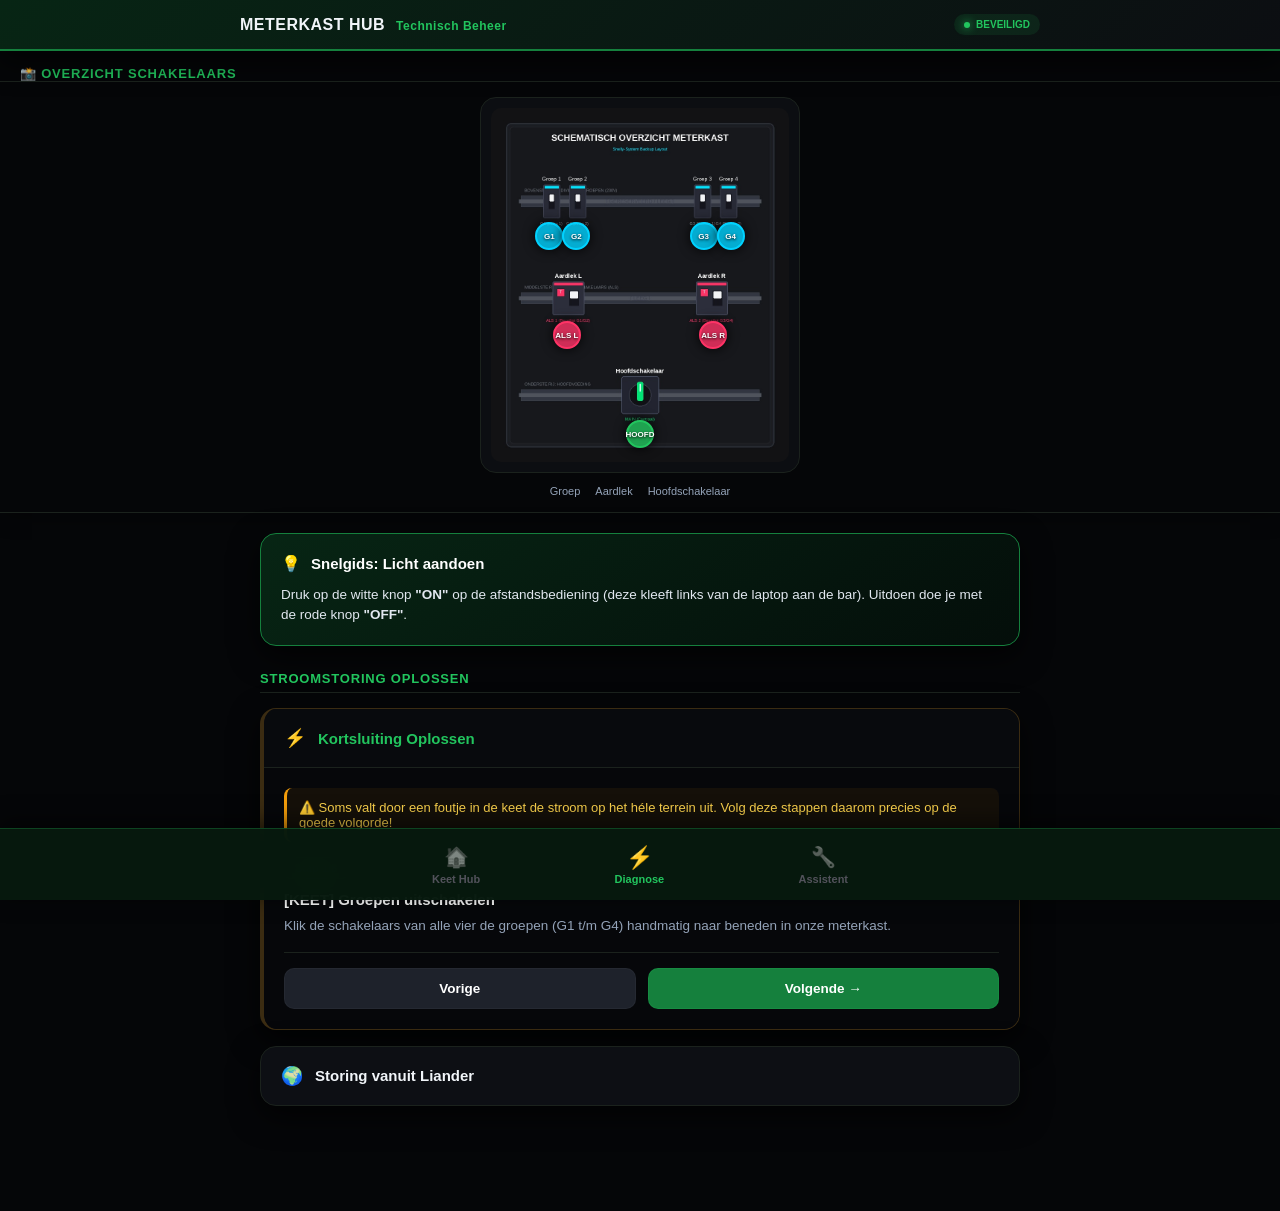
==== commit 7fbafc3e: "Update meterkast.html for clarity and consistency" ====
--- a/meterkast.html
+++ b/meterkast.html
@@ -4,7 +4,7 @@
     <meta charset="UTF-8">
     <meta name="viewport" content="width=device-width, initial-scale=1.0, maximum-scale=1.0, user-scalable=no">
     <title>Meterkast Hub - Keet Wûns</title>
-    <link rel="stylesheet" href="style.css?v=5">
+    <link rel="stylesheet" href="style.css">
 </head>
 <body>
 
@@ -18,7 +18,7 @@
     </header>
 
     <div class="static-visual-container">
-        <h2 class="section-title" style="padding: 15px 20px 0 20px; margin: 0;">📸 Actieve Groepenkaart</h2>
+        <h2 class="section-title" style="padding: 15px 20px 0 20px; margin: 0;">📸 Overzicht Schakelaars</h2>
         <div class="visual-content">
             <div class="hotspot-container">
                 <img src="meterkast-foto.jpg" alt="Meterkast Keet Wûns" id="meterkast-img">
@@ -36,7 +36,7 @@
             <div class="visual-legend">
                 <span><span class="dot blue"></span> Groep</span>
                 <span><span class="dot red"></span> Aardlek</span>
-                <span><span class="dot green"></span> Hoofd</span>
+                <span><span class="dot green"></span> Hoofdschakelaar</span>
             </div>
         </div>
     </div>
@@ -46,68 +46,67 @@
         <div class="contact-card text-block-green" style="margin-bottom: 25px;">
             <div class="contact-header">
                 <span class="icon">💡</span>
-                <h3>Snelgids: Licht direct inschakelen</h3>
+                <h3>Snelgids: Licht aandoen</h3>
             </div>
             <p style="margin-bottom:0; font-size:13.5px; color:#e2e8f0;">
-                Het licht aandoen door op de afstandsbediening (plakt links van de laptop aan de bar) op de witte knop <strong>"ON"</strong> te drukken. Uitdoen met de rode knop <strong>"OFF"</strong>.
+                Druk op de witte knop <strong>"ON"</strong> op de afstandsbediening (deze kleeft links van de laptop aan de bar). Uitdoen doe je met de rode knop <strong>"OFF"</strong>.
             </p>
         </div>
         
         <section id="tab-storing" class="tab-content active">
-            <h2 class="section-title">Foutopsporing &amp; Diagnose</h2>
+            <h2 class="section-title">Stroomstoring Oplossen</h2>
             <div class="card-list">
                 
                 <details class="modern-card border-warning" open>
-                    <summary><span class="card-icon">⚡</span> Diagnose: Kortsluiting &amp; Trajectcontrole</summary>
+                    <summary><span class="card-icon">⚡</span> Kortsluiting Oplossen</summary>
                     <div class="card-body">
-                        <div class="warning-box" style="margin-bottom: 15px;">⚠️ <strong>Selectiviteit:</strong> Omdat er veel aardlekschakelaars achter elkaar staan, kan een fout in de keet ervoor zorgen dat de stroom ver terug op het terrein uitvalt. Loop dit plan lineair af!</div>
+                        <div class="warning-box" style="margin-bottom: 15px;">⚠️ Soms valt door een foutje in de keet de stroom op het héle terrein uit. Volg deze stappen daarom precies op de goede volgorde!</div>
                         
                         <div class="step-wizard" id="wiz-kortsluiting-traject">
                             <div class="wizard-step active" data-highlight="hw-groep1,hw-groep2,hw-groep3,hw-groep4">
                                 <span class="step-badge">Stap 1/8</span>
                                 <h3>[KEET] Groepen uitschakelen</h3>
-                                <p>Druk de hendels van alle groepen (G1 t/m G4) handmatig naar beneden.</p>
+                                <p>Klik de schakelaars van alle vier de groepen (G1 t/m G4) handmatig naar beneden in onze meterkast.</p>
                             </div>
                             <div class="wizard-step" data-highlight="hw-aardlek-links,hw-aardlek-rechts">
                                 <span class="step-badge">Stap 2/8</span>
-                                <h3>[KEET] Aardlekschakelaar inschakelen</h3>
-                                <p>Druk de hendel van de uitgevallen aardlekschakelaar (links of rechts) weer omhoog.</p>
+                                <h3>[KEET] Aardlekschakelaar aanzetten</h3>
+                                <p>Druk de uitgevallen aardlekschakelaar (links of rechts) weer omhoog.</p>
                             </div>
                             <div class="wizard-step" data-highlight="hw-groep1,hw-groep2,hw-groep3,hw-groep4">
                                 <span class="step-badge">Stap 3/8</span>
                                 <h3>[KEET] Groepen 1 voor 1 aan</h3>
-                                <p>Zet telkens één groep omhoog. Let op bij welke groep de aardlek direct weer naar beneden klapt.</p>
+                                <p>Zet de groepen één voor één weer omhoog. Kijk goed bij welke schakelaar hij direct weer naar beneden klapt.</p>
                             </div>
                             <div class="wizard-step" data-highlight="hw-main,hw-aardlek-links,hw-aardlek-rechts">
                                 <span class="step-badge">Stap 4/8</span>
-                                <h3>[KEET] Evaluatie &amp; Schakeling</h3>
-                                <p>Slaat de aardlek direct door? Dan zit het intern (trek stekkers uit). Staan alle hendels omhoog maar is er <strong>GEEN stroom</strong>? Klik op 'Volgende' om de rest van het terrein te checken (Wachtwoord vereist).</p>
+                                <h3>[KEET] Wat gebeurt er nu?</h3>
+                                <p>Klapt hij bij een groep meteen weer uit? Dan is er binnen kortsluiting (trek alle stekkers uit die groep). Staan ze allemaal omhoog maar is er <strong>GEEN stroom</strong>? Klik op 'Volgende' om op het terrein te zoeken (Wachtwoord vereist).</p>
                             </div>
                             
                             <div class="wizard-step" data-highlight="hw-main">
-                                <span class="step-badge danger">Stap 5/8 (🔒 Extern)</span>
-                                <h3>[TERREIN] Check de Paddenstoel (In de tent)</h3>
+                                <span class="step-badge danger">Stap 5/8 (🔒 Buiten)</span>
+                                <h3>[TERREIN] Paddenstoel in de tent</h3>
                                 <img src="foto-paddenstoel.jpg" alt="Foto paddenstoel in tent" class="step-inline-img">
-                                <p>Maak de zijkant van de paddenstoel open. Controleer of de aardlekschakelaar of hoofdgroep aldaar is uitgevallen en schakel deze in.</p>
-                            </div>
-                            <div class="wizard-step" data-highlight="hw-main">
-                                <span class="step-badge danger">Stap 6/8 (🔒 Extern)</span>
+                                <p>Maak de zijkant van de bouwpaddenstoel in de tent open. Kijk of daar een knop naar beneden ligt en zet hem omhoog.</p>
+                            </div>
+                            <div class="wizard-step" data-highlight="hw-main">
+                                <span class="step-badge danger">Stap 6/8 (🔒 Buiten)</span>
                                 <h3>[TERREIN] Check de Zeecontainer</h3>
                                 <img src="foto-zeecontainer.jpg" alt="Meterkast Zeecontainer" class="step-inline-img">
-                                <p>Open de groepenkast in de zeecontainer en controleer de aardlek of hoofdgroep.</p>
-                            </div>
-                            <div class="wizard-step" data-highlight="hw-main">
-                                <span class="step-badge danger">Stap 7/8 (🔒 Extern)</span>
-                                <h3>[TERREIN] Check de Meterkast Bouwbedrijf</h3>
+                                <p>Open de groepenkast in de zeecontainer en check daar of alles nog omhoog staat.</p>
+                            </div>
+                            <div class="wizard-step" data-highlight="hw-main">
+                                <span class="step-badge danger">Stap 7/8 (🔒 Buiten)</span>
+                                <h3>[TERREIN] Meterkast Bouwbedrijf</h3>
                                 <img src="foto-meterkast-bedrijf.jpg" alt="Meterkast Bouwbedrijf" class="step-inline-img">
-                                <p>Ga naar de meterkast van het bedrijf en controleer de specifieke groep die onze kabel voedt.</p>
-                                <div class="warning-box">⚠️ <strong>Neem contact op met Theun of een medewerker van EcoHûs!</strong> Ga NOOIT zelf in schakelen.</div>
-                            </div>
-                            <div class="wizard-step" data-highlight="hw-main">
-                                <span class="step-badge danger">Stap 8/8 (🔒 Extern)</span>
+                                <p>Ga naar de meterkast van het bedrijf. ⚠️ <strong>Ga NOOIT zelf schakelen!</strong> Neem direct contact op met Theun of iemand van EcoHûs.</p>
+                            </div>
+                            <div class="wizard-step" data-highlight="hw-main">
+                                <span class="step-badge danger">Stap 8/8 (🔒 Buiten)</span>
                                 <h3>[TERREIN] Woonhuis Grondeigenaar</h3>
-                                <p>Zit het hele terrein zonder stroom? Dan ligt de hoofdaardlek in het woonhuis eraf.</p>
-                                <div class="warning-box">⚠️ <strong>Bel de grondeigenaar!</strong> Ga NOOIT zelf in de privéwoning schakelen.</div>
+                                <p>Is het hele terrein donker? Dan ligt in het woonhuis de stroom eraf.</p>
+                                <div class="warning-box">⚠️ <strong>Bel de grondeigenaar!</strong> Ga onder geen beding zelf in de privéwoning zitten rommelen.</div>
                             </div>
                             <div class="wizard-nav"><button class="btn-prev" onclick="navigateWizard('wiz-kortsluiting-traject', -1)">Vorige</button><button class="btn-next" onclick="navigateWizard('wiz-kortsluiting-traject', 1)">Volgende →</button></div>
                         </div>
@@ -115,35 +114,41 @@
                 </details>
 
                 <details class="modern-card">
-                    <summary><span class="card-icon">🌍</span> Totale Netstoring (Liander)</summary>
+                    <summary><span class="card-icon">🌍</span> Storing vanuit Liander</summary>
                     <div class="card-body">
-                        <p class="text-block">Als alle schakelaars op het terrein omhoog staan maar alles is zwart, controleer dan de straatverlichting of omliggende gebouwen.</p>
-                        <p class="text-block">Meld de storing of bekijk de status via netbeheerder Liander (Nationaal Storingsnummer: <strong class="highlight-text">0800-9009</strong>). Schakel bij langdurige uitval onze hoofdschakelaar preventief uit.</p>
+                        <p class="text-block">Staan alle schakelaars in de kasten omhoog, maar werkt niks? Kijk of de lantaarnpalen in de straat het doen.</p>
+                        <p class="text-block">Check Liander (Storingspagina: <strong class="highlight-text">https://www.liander.nl/storingen-en-onderhoud</strong>). Duurt het lang? Zet dan bij ons de Hoofdschakelaar uit om problemen te voorkomen als de stroom ineens terugkomt.</p>
                     </div>
                 </details>
             </div>
         </section>
 
         <section id="tab-werk" class="tab-content">
-            <h2 class="section-title">Onderhoud &amp; Zonetester</h2>
+            <h2 class="section-title">Reparaties &amp; Groepen</h2>
             
             <div class="selector-card">
-                <h3>🔍 Groepen &amp; Foto Assistent</h3>
-                <p>Selecteer een stopcontact of zone die je wilt uitschakelen. De app licht de juiste groep op:</p>
+                <h3>🔍 Groepen Assistent</h3>
+                <p>Kies wat je wilt repareren. De app laat op de foto zien welke schakelaar je moet uitzetten:</p>
                 <select id="appliance-select" class="modern-select" onchange="findRequiredBreaker()">
-                    <option value="">-- Kies een locatie / stopcontact --</option>
-                    <optgroup label="Zone: Bar &amp; Keukenblok">
-                        <option value="stopcontacten-bar">Stopcontacten rondom de barconstructie</option>
-                        <option value="stroom-koeling">Stroompunten hoofdkoelkast &amp; barkoeling</option>
-                    </optgroup>
-                    <optgroup label="Zone: Houten Muur &amp; Mediahoek">
-                        <option value="stopcontacten-muur-links">Stopcontacten linker houten muur</option>
-                        <option value="stroom-mediahoek">Stopcontacten TV / Mediahoek</option>
-                    </optgroup>
-                    <optgroup label="Zone: Plafond &amp; Exterieur">
-                        <option value="stroompunten-plafond">Plafond stroompunten (LED &amp; Effecten)</option>
-                        <option value="stroom-kachels">Aansluitingen kachels / Verwarming</option>
-                        <option value="stroom-buiten">Buitenverlichting stopcontacten</option>
+                    <option value="">-- Kies een locatie / apparaat --</option>
+                    <optgroup label="Groep 1: Grote Verwarming">
+                        <option value="kachel-3kw">3 kW Kachel</option>
+                    </optgroup>
+                    <optgroup label="Groep 2: Media & Keuken">
+                        <option value="televisie">Televisie & Laptop</option>
+                        <option value="wifi">WiFi Router</option>
+                        <option value="koelkasten">2 Koelkasten</option>
+                        <option value="kachel-2kw">2 kW Kachel</option>
+                    </optgroup>
+                    <optgroup label="Groep 3: Buiten">
+                        <option value="buitenlicht">Buitenverlichting / Stroom</option>
+                        <option value="frituurpan">Frituurpan</option>
+                    </optgroup>
+                    <optgroup label="Groep 4: Feest & Effecten">
+                        <option value="muziekbox">Muziekbox (Fenton)</option>
+                        <option value="ledstrips">LED-strips & Partylichten</option>
+                        <option value="discobol">Discobol & Noodverlichting</option>
+                        <option value="rookmachine">Rookmachine</option>
                     </optgroup>
                 </select>
 
@@ -155,23 +160,23 @@
 
             <div class="card-list" style="margin-top: 20px;">
                 <details class="modern-card">
-                    <summary><span class="card-icon">🔌</span> Stopcontact veilig repareren</summary>
+                    <summary><span class="card-icon">🔌</span> Stopcontact repareren</summary>
                     <div class="card-body">
                         <div class="step-wizard" id="wiz-reparatie">
                             <div class="wizard-step active" data-highlight="hw-groep1,hw-groep2,hw-groep3,hw-groep4">
                                 <span class="step-badge">Stap 1/3</span>
-                                <h3>Schakel de juiste groep uit</h3>
-                                <p>Druk de hendel van de bijbehorende groep stevig naar beneden in de meterkast.</p>
+                                <h3>Zet de juiste schakelaar uit</h3>
+                                <p>Klik de schakelaar van deze groep stevig naar beneden in de meterkast.</p>
                             </div>
                             <div class="wizard-step" data-highlight="hw-main">
                                 <span class="step-badge">Stap 2/3</span>
-                                <h3>Spanningsloosheid testen</h3>
-                                <p>Meet het stopcontact na. Er mag absoluut geen spanning op staan. Zet bij twijfel de complete <strong>HOOFDSCHAKELAAR</strong> uit.</p>
+                                <h3>Stroom testen</h3>
+                                <p>Meet het stopcontact voor de zekerheid even na met een metertje. Er mag geen spanning op staan. Twijfel je? Zet dan de grote groene <strong>HOOFDSCHAKELAAR</strong> uit.</p>
                             </div>
                             <div class="wizard-step" data-highlight="">
                                 <span class="step-badge">Stap 3/3</span>
-                                <h3>Draden controleren</h3>
-                                <p>Bruin = Fase, Blauw = Nul, Geel/Groen = Aarde. Zorg dat de aders onbeschadigd vastzitten.</p>
+                                <h3>Check de draden</h3>
+                                <p>Bruin = Fase (Stroom), Blauw = Nul, Geel/Groen = Aarde. Zorg dat ze onbeschadigd in het plastic vastzitten.</p>
                             </div>
                             <div class="wizard-nav"><button class="btn-prev" onclick="navigateWizard('wiz-reparatie', -1)" disabled>Vorige</button><button class="btn-next" onclick="navigateWizard('wiz-reparatie', 1)">Volgende →</button></div>
                         </div>
@@ -197,14 +202,15 @@
         </button>
     </nav>
 
-    <div id="modal_main" class="modal"><div class="modal-content"><span class="close-btn" onclick="closeModal('modal_main')">&times;</span><h2 class="text-green">🟢 Hoofdschakelaar</h2><p>Schakelt direct ALLE interne stroomgroepen tegelijk uit.</p></div></div>
-    <div id="modal_aardlek_links" class="modal"><div class="modal-content"><span class="close-btn" onclick="closeModal('modal_aardlek_links')">&times;</span><h2 class="text-red">🔴 Aardlekschakelaar Links</h2><p>Beveiligde groepen: Groep 1 en Groep 2.</p></div></div>
-    <div id="modal_aardlek_rechts" class="modal"><div class="modal-content"><span class="close-btn" onclick="closeModal('modal_aardlek_rechts')">&times;</span><h2 class="text-red">🔴 Aardlekschakelaar Rechts</h2><p>Beveiligde groepen: Groep 3 en Groep 4.</p></div></div>
-    <div id="modal_groep1" class="modal"><div class="modal-content"><span class="close-btn" onclick="closeModal('modal_groep1')">&times;</span><h2 class="text-blue">🔵 Groep 1</h2><p>Barkoeling, stopcontacten bar, hoofdkoelkast, frituurpan.</p></div></div>
-    <div id="modal_groep2" class="modal"><div class="modal-content"><span class="close-btn" onclick="closeModal('modal_groep2')">&times;</span><h2 class="text-blue">🔵 Groep 2</h2><p>Stopcontacten linkermuur, koelkast 2, magnetron, TV.</p></div></div>
-    <div id="modal_groep3" class="modal"><div class="modal-content"><span class="close-btn" onclick="closeModal('modal_groep3')">&times;</span><h2 class="text-blue">🔵 Groep 3</h2><p>Hoofdverlichting (LED), geluidsinstallatie, discobol, lichtbord, rookmachine.</p></div></div>
-    <div id="modal_groep4" class="modal"><div class="modal-content"><span class="close-btn" onclick="closeModal('modal_groep4')">&times;</span><h2 class="text-blue">🔵 Groep 4</h2><p>Kachels, buitenverlichting.</p></div></div>
-
-    <script src="script.js?v=5"></script>
+    <!-- Simpele spreektaal in de modals -->
+    <div id="modal_main" class="modal"><div class="modal-content"><span class="close-btn" onclick="closeModal('modal_main')">&times;</span><h2 class="text-green">🟢 Hoofdschakelaar</h2><p>Sluit alle stroom van de keet in één keer af.</p></div></div>
+    <div id="modal_aardlek_links" class="modal"><div class="modal-content"><span class="close-btn" onclick="closeModal('modal_aardlek_links')">&times;</span><h2 class="text-red">🔴 Aardlekschakelaar Links</h2><p>Pakt Groep 1 en Groep 2.</p></div></div>
+    <div id="modal_aardlek_rechts" class="modal"><div class="modal-content"><span class="close-btn" onclick="closeModal('modal_aardlek_rechts')">&times;</span><h2 class="text-red">🔴 Aardlekschakelaar Rechts</h2><p>Pakt Groep 3 en Groep 4.</p></div></div>
+    <div id="modal_groep1" class="modal"><div class="modal-content"><span class="close-btn" onclick="closeModal('modal_groep1')">&times;</span><h2 class="text-blue">🔵 Groep 1</h2><p>De grote 3kW kachel.</p></div></div>
+    <div id="modal_groep2" class="modal"><div class="modal-content"><span class="close-btn" onclick="closeModal('modal_groep2')">&times;</span><h2 class="text-blue">🔵 Groep 2</h2><p>De TV, Laptop, Internet, kleine kachel en koelkasten.</p></div></div>
+    <div id="modal_groep3" class="modal"><div class="modal-content"><span class="close-btn" onclick="closeModal('modal_groep3')">&times;</span><h2 class="text-blue">🔵 Groep 3</h2><p>Buitenlicht, stroom buiten en de Frituurpan.</p></div></div>
+    <div id="modal_groep4" class="modal"><div class="modal-content"><span class="close-btn" onclick="closeModal('modal_groep4')">&times;</span><h2 class="text-blue">🔵 Groep 4</h2><p>Muziekbox, LED, Feestlichten, Discobol (noodlicht) en de Rookmachine.</p></div></div>
+
+    <script src="script.js"></script>
 </body>
 </html>
--- a/style.css
+++ b/style.css
@@ -1,29 +1,29 @@
-/* --- NATIVE APP DESIGN CSS --- */
+/* --- KEET WÛNS HIGH-END DESIGN SYSTEM --- */
 :root {
-    --bg-color: #09090b; 
-    --card-bg: #18181b; 
-    --border-color: #27272a;
-    --text-main: #f8fafc; 
-    --text-muted: #a1a1aa;
+    --bg-color: #050608; 
+    --card-bg: #0d0f14; 
+    --border-color: #1b221d;
+    --text-main: #f1f5f9; 
+    --text-muted: #94a3b8;
     
-    --primary-green: #15803d; /* Keet Wûns Midden-Groen */
-    --dark-green: #0b3d1f;    /* Keet Wûns Donkergroen */
-    --neon-green: #22c55e;    /* Keet Wûns Neon Accent */
+    --keet-green: #15803d;   
+    --keet-dark: #072514;    
+    --neon-green: #22c55e;   
     
     --group-blue: #00d2ff; 
     --danger-red: #ef4444; 
     --neon-red: #ff3366; 
     --warning-yellow: #f59e0b;
     
-    --shadow: 0 4px 20px rgba(0,0,0,0.5); 
-    --transition: all 0.3s cubic-bezier(0.4, 0, 0.2, 1);
+    --shadow: 0 10px 30px rgba(0, 0, 0, 0.7); 
+    --transition: all 0.25s cubic-bezier(0.4, 0, 0.2, 1);
 }
 
 *, *::before, *::after { box-sizing: border-box; }
 
 body { 
-    font-family: -apple-system, BlinkMacSystemFont, "SF Pro Text", "Segoe UI", Roboto, sans-serif; 
-    margin: 0; padding: 0 0 80px 0; 
+    font-family: -apple-system, BlinkMacSystemFont, "Segoe UI", Roboto, Helvetica, sans-serif; 
+    margin: 0; padding: 0 0 85px 0; 
     background-color: var(--bg-color); 
     color: var(--text-main); 
     overflow-x: hidden; 
@@ -31,126 +31,253 @@
 }
 
 /* APP HEADER */
-.app-header { background: rgba(11, 61, 31, 0.45); backdrop-filter: blur(12px); border-bottom: 1px solid var(--border-color); position: sticky; top: 0; z-index: 1000; padding: 12px 20px; }
+.app-header { background: linear-gradient(135deg, var(--keet-dark), #0c0e12); border-bottom: 2px solid var(--keet-green); position: sticky; top: 0; z-index: 1000; padding: 14px 20px; box-shadow: var(--shadow); }
 .header-content { display: flex; justify-content: space-between; align-items: center; max-width: 800px; margin: 0 auto; }
 .header-content h1 { margin: 0; font-size: 16px; font-weight: 800; letter-spacing: 0.5px; color: var(--text-main); }
-.header-content h1 span { color: var(--neon-green); font-size: 12px; font-weight: 500; margin-left: 6px; }
-.system-status { font-size: 10px; font-weight: 700; color: var(--neon-green); display: flex; align-items: center; gap: 6px; text-transform: uppercase; letter-spacing: 0.5px; background: rgba(34, 197, 94, 0.1); padding: 4px 8px; border-radius: 20px; }
-.status-dot { width: 6px; height: 6px; background: var(--neon-green); border-radius: 50%; box-shadow: 0 0 6px var(--neon-green); }
-
-.interface-container { max-width: 800px; margin: 0 auto; display: flex; flex-direction: column; }
-
-/* STICKY VISUAL PANEL (METERKAST) */
-.sticky-visual-container { position: sticky; top: 55px; z-index: 900; background: var(--bg-color); box-shadow: 0 10px 20px rgba(0,0,0,0.4); border-bottom: 1px solid var(--border-color); }
-.visual-toggle { padding: 12px 20px; display: flex; justify-content: space-between; align-items: center; background: #1a2e1d; font-weight: 600; font-size: 14px; cursor: pointer; color: var(--text-main); user-select: none; border-bottom: 1px solid rgba(34, 197, 94, 0.2); }
-.visual-toggle:active { background: #223e27; }
-.toggle-text { color: var(--neon-green); }
-.toggle-icon { transition: var(--transition); font-size: 12px; color: var(--neon-green); }
-
-.visual-content { transition: max-height 0.4s ease, padding 0.4s ease; max-height: 400px; overflow: hidden; padding: 15px 20px; }
-.visual-content.hidden { max-height: 0; padding: 0 20px; border-top: none; }
-
-.hotspot-container { position: relative; width: 100%; max-width: 320px; margin: 0 auto; background-color: var(--card-bg); padding: 10px; border-radius: 12px; border: 1px solid var(--border-color); }
-.hotspot-container img { width: 100%; border-radius: 8px; display: block; height: auto; }
-
-.hotspot { position: absolute; width: 28px; height: 28px; border-radius: 50%; cursor: pointer; transform: translate(-50%, -50%); border: 2px solid #ffffff; box-shadow: 0 0 12px rgba(0,0,0,0.9); display: flex; align-items: center; justify-content: center; transition: var(--transition); user-select: none; }
-.hotspot-label { font-size: 8px; font-weight: 900; color: #ffffff; text-shadow: 0 1px 3px #000; }
-.hotspot.type-group { background-color: rgba(0, 210, 255, 0.85); border-color: var(--group-blue); }
-.hotspot.type-earth { background-color: rgba(255, 51, 102, 0.85); border-color: var(--neon-red); }
-.hotspot.type-main { background-color: rgba(34, 197, 94, 0.85); border-color: var(--success-green); }
-
-.hotspot.highlight-active { transform: translate(-50%, -50%) scale(1.6) !important; border-color: #ffffff !important; box-shadow: 0 0 35px #ffffff, 0 0 15px inherit !important; z-index: 999; animation: criticalFlash 0.5s infinite alternate !important; }
-@keyframes criticalFlash { 0% { filter: brightness(1); } 100% { filter: brightness(1.8); } }
-
-.visual-legend { display: flex; gap: 15px; margin-top: 10px; justify-content: center; font-size: 11px; color: var(--text-muted); font-weight: 500; }
-.dot { width: 10px; height: 10px; border-radius: 50%; display: inline-block; }
-.dot.blue { background: var(--group-blue); } .dot.red { background: var(--neon-red); } .dot.green { background: var(--success-green); }
-
-/* CONTENT GEBIED */
-.app-main { padding: 20px; }
-.tab-navigation { display: none; } 
-.tab-content { display: none; animation: fadeIn 0.3s ease; } 
-.tab-content.active { display: block; }
-.section-title { font-size: 15px; color: var(--neon-green); margin-top: 0; margin-bottom: 15px; border-bottom: 1px solid var(--border-color); padding-bottom: 5px; }
-@keyframes fadeIn { from { opacity: 0; transform: translateY(10px); } to { opacity: 1; transform: translateY(0); } }
-
-/* CONTACT KAART */
-.contact-card { background: linear-gradient(145deg, #0f2416, #09120c); border: 1px solid var(--dark-green); border-radius: 16px; padding: 20px; margin-bottom: 25px; box-shadow: var(--shadow); }
+.header-content h1 span { color: var(--neon-green); font-size: 12px; font-weight: 600; margin-left: 6px; }
+.system-status { font-size: 10px; font-weight: 700; color: var(--neon-green); display: flex; align-items: center; gap: 6px; text-transform: uppercase; background: rgba(34, 197, 94, 0.1); padding: 5px 10px; border-radius: 20px; }
+.status-dot { width: 6px; height: 6px; background: var(--neon-green); border-radius: 50%; box-shadow: 0 0 8px var(--neon-green); }
+
+.app-main { padding: 20px; max-width: 800px; margin: 0 auto; }
+.tab-content { display: none; } 
+.tab-content.active { display: block; animation: fadeIn 0.3s ease; }
+.section-title { font-size: 13px; color: var(--neon-green); font-weight: 700; text-transform: uppercase; letter-spacing: 0.8px; margin: 25px 0 15px 0; border-bottom: 1px solid var(--border-color); padding-bottom: 6px; }
+@keyframes fadeIn { from { opacity: 0; transform: translateY(8px); } to { opacity: 1; transform: translateY(0); } }
+
+/* CONTACT CARDS */
+.contact-card { background: linear-gradient(145deg, #071f12, #040e0a); border: 1px solid rgba(34, 197, 94, 0.3); border-radius: 16px; padding: 20px; margin-bottom: 25px; box-shadow: var(--shadow); }
+.text-block-green { background: linear-gradient(145deg, var(--keet-dark), #040e0a) !important; border: 1px solid var(--keet-green) !important; }
 .contact-header { display: flex; align-items: center; gap: 10px; margin-bottom: 12px; }
-.contact-header h3 { margin: 0; color: var(--neon-green); font-size: 16px; }
-.contact-card p { font-size: 13px; color: #cbd5e1; margin: 0 0 15px 0; line-height: 1.5; }
+.contact-header h3 { margin: 0; color: #fff; font-size: 15px; font-weight: 700; }
+.contact-card p { font-size: 13.5px; color: #cbd5e1; margin: 0 0 15px 0; line-height: 1.5; }
 .contact-list { list-style: none; padding: 0; margin: 0; }
-.contact-list li { padding: 12px 0; border-bottom: 1px solid rgba(255,255,255,0.05); display: flex; flex-direction: column; gap: 4px; font-size: 14px; }
-.contact-list li span { font-size: 12px; color: #a1a1aa; }
+.contact-list li { padding: 12px 0; border-bottom: 1px solid rgba(255,255,255,0.04); display: flex; flex-direction: column; gap: 4px; font-size: 14px; color: #fff; }
+.contact-list li span { font-size: 12px; color: var(--text-muted); }
 .contact-list li:last-child { border-bottom: none; padding-bottom: 0; }
-.emergency-contact { color: #f87171; }
-
-/* MODERNE KAARTEN */
+.emergency-contact { color: #f87171 !important; }
+
+/* MODERNE GLASSMORPHISM CARDS */
 .card-list { display: flex; flex-direction: column; gap: 16px; }
-.modern-card { background: var(--card-bg); border: 1px solid var(--border-color); border-radius: 16px; box-shadow: 0 2px 10px rgba(0,0,0,0.2); overflow: hidden; }
-.modern-card summary { padding: 20px; font-weight: 600; font-size: 15px; cursor: pointer; user-select: none; outline: none; display: flex; align-items: center; gap: 12px; color: var(--text-main); transition: var(--transition); }
+.modern-card { background: var(--card-bg); border: 1px solid var(--border-color); border-radius: 16px; box-shadow: var(--shadow); overflow: hidden; }
+.modern-card summary { padding: 18px 20px; font-weight: 600; font-size: 15px; cursor: pointer; user-select: none; outline: none; display: flex; align-items: center; gap: 12px; color: var(--text-main); }
 .modern-card summary::-webkit-details-marker { display: none; }
-.modern-card summary:hover { background: #1a241c; }
-.modern-card[open] summary { border-bottom: 1px solid var(--border-color); background: #0c120d; color: var(--neon-green); }
-.card-icon { font-size: 20px; }
-.card-body { padding: 20px; background: #0c0c0e; }
-.border-danger { border-left: 4px solid var(--danger-red); }
-.border-warning { border-left: 4px solid var(--warning-yellow); }
+.modern-card summary:hover { background: rgba(34, 197, 94, 0.04); }
+.modern-card[open] summary { border-bottom: 1px solid var(--border-color); background: #080a0d; color: var(--neon-green); }
+.highlight-green { border-color: rgba(34, 197, 94, 0.25); background: linear-gradient(180deg, rgba(7, 37, 20, 0.3), var(--card-bg)); }
+
+.card-icon { font-size: 18px; }
+.card-body { padding: 20px; background: #06070a; }
+
+/* DIRECT CARDS VOOR METERKAST */
+.direct-card { background: var(--card-bg); border: 1px solid var(--border-color); border-radius: 16px; padding: 20px; margin-bottom: 16px; box-shadow: var(--shadow); }
+.border-warning { border-left: 4px solid var(--warning-yellow); border-color: rgba(245, 158, 11, 0.2); }
+.card-header { display: flex; align-items: center; gap: 12px; margin-bottom: 12px; padding-bottom: 10px; border-bottom: 1px solid rgba(255,255,255,0.05); }
+.card-header h3 { margin: 0; font-size: 15px; font-weight: 700; color: #fff; }
+.action-list { margin: 0; padding-left: 20px; color: var(--text-muted); font-size: 13.5px; line-height: 1.6; }
+.action-list li { margin-bottom: 10px; }
 
 /* WIZARD SYSTEM */
 .step-wizard { display: flex; flex-direction: column; }
-.wizard-step { display: none; } .wizard-step.active { display: block; animation: fadeInStep 0.3s ease; }
-@keyframes fadeInStep { from { opacity: 0; transform: translateX(10px); } to { opacity: 1; transform: translateX(0); } }
-
-.step-badge { display: inline-block; padding: 4px 10px; background: rgba(34, 197, 94, 0.1); border: 1px solid rgba(34, 197, 94, 0.2); border-radius: 6px; font-size: 11px; font-weight: 700; color: var(--neon-green); margin-bottom: 12px; letter-spacing: 0.5px; text-transform: uppercase; }
-.step-badge.danger { background: rgba(239, 68, 68, 0.2); color: #fca5a5; border: 1px solid rgba(239, 68, 68, 0.4); }
-.wizard-step h3 { margin: 0 0 10px 0; font-size: 16px; color: var(--text-main); line-height: 1.3; }
-.wizard-step p { margin: 0 0 12px 0; font-size: 14px; color: var(--text-muted); line-height: 1.5; }
-.highlight-text { color: var(--neon-green); font-size: 15px; }
-
-.warning-box { background: rgba(245, 158, 11, 0.1); border-left: 3px solid var(--warning-yellow); padding: 12px; border-radius: 6px; font-size: 13px; color: #fcd34d; margin-bottom: 15px; line-height: 1.4; }
-.text-block { font-size: 14px; color: var(--text-muted); line-height: 1.5; margin-bottom: 15px; }
-
-/* Knoppen */
-.wizard-nav { display: flex; gap: 12px; margin-top: 20px; padding-top: 15px; border-top: 1px solid var(--border-color); }
-.btn-prev, .btn-next { flex: 1; padding: 14px; background: #27272a; border: none; color: #fff; font-size: 14px; font-weight: 600; border-radius: 10px; cursor: pointer; transition: var(--transition); }
-.btn-next { background: var(--primary-green); }
-.btn-prev:hover:not(:disabled) { background: #3f3f46; }
+.wizard-step { display: none; } .wizard-step.active { display: block; animation: fadeInStep 0.2s ease; }
+@keyframes fadeInStep { from { opacity: 0; transform: translateX(5px); } to { opacity: 1; transform: translateX(0); } }
+
+.step-badge { display: inline-block; padding: 4px 10px; background: rgba(34, 197, 94, 0.08); border: 1px solid rgba(34, 197, 94, 0.15); border-radius: 6px; font-size: 11px; font-weight: 700; color: var(--neon-green); margin-bottom: 12px; }
+.step-badge.danger { background: rgba(239, 68, 68, 0.12); color: #fca5a5; border: 1px solid rgba(239, 68, 68, 0.25); }
+.step-wizard h3 { margin: 0 0 8px 0; font-size: 15px; color: #fff; font-weight: 700; }
+.step-wizard p { margin: 0; font-size: 13.5px; color: var(--text-muted); line-height: 1.5; }
+.highlight-text { color: var(--neon-green); }
+
+.warning-box { background: rgba(245, 158, 11, 0.06); border-left: 3px solid var(--warning-yellow); padding: 12px; border-radius: 8px; font-size: 13px; color: #fcd34d; margin-bottom: 15px; }
+.danger-box { background: rgba(239, 68, 68, 0.05); border-left: 3px solid var(--danger-red); padding: 12px; border-radius: 8px; font-size: 13px; color: #fca5a5; margin-top: 10px; }
+.text-block { font-size: 13.5px; color: var(--text-muted); line-height: 1.5; }
+
+/* NAVIGATIE BUTTONS */
+.wizard-nav { display: flex; gap: 12px; margin-top: 15px; padding-top: 15px; border-top: 1px solid var(--border-color); }
+.btn-prev, .btn-next { flex: 1; padding: 12px; background: #1e222b; border: 1px solid rgba(255,255,255,0.03); color: #fff; font-size: 13.5px; font-weight: 700; border-radius: 10px; cursor: pointer; transition: var(--transition); }
+.btn-next { background: var(--keet-green); border-color: rgba(34,197,94,0.15); }
+.btn-prev:hover:not(:disabled) { background: #282f3d; }
 .btn-next:hover:not(:disabled) { background: #166534; }
-.btn-prev:disabled, .btn-next:disabled { opacity: 0.3; cursor: not-allowed; }
-
-/* FOTO ASSISTENT */
-.selector-card { background: var(--card-bg); border: 1px solid var(--border-color); border-radius: 16px; padding: 20px; box-shadow: var(--shadow); }
-.selector-card h3 { margin: 0 0 8px 0; font-size: 16px; color: var(--neon-green); }
-.selector-instruction { font-size: 13px; color: var(--text-muted); margin: 0 0 15px 0; }
-#appliance-select { width: 100%; padding: 14px; background: #09090b; border: 1px solid var(--border-color); color: #fff; font-size: 14px; border-radius: 10px; outline: none; appearance: none; margin-bottom: 10px; }
-#appliance-select:focus { border-color: var(--neon-green); }
-
-.selector-result-box { margin-top: 15px; padding: 15px; background: rgba(34, 197, 94, 0.05); border-radius: 10px; border: 1px solid rgba(34, 197, 94, 0.2); }
+.btn-prev:disabled, .btn-next:disabled { opacity: 0.25; cursor: not-allowed; }
+.inline-action-btn { background: #1f1f22; border: 1px solid var(--group-blue); color: var(--group-blue); padding: 4px 8px; border-radius: 6px; font-size: 11px; font-weight: 600; cursor: pointer; margin-top: 8px; }
+
+/* METERKAST HUB AFBEELDING SPECIFIEK */
+.static-visual-container { background: var(--bg-color); border-bottom: 1px solid var(--border-color); box-shadow: 0 4px 20px rgba(0,0,0,0.3); }
+.visual-content { padding: 15px 20px; }
+.hotspot-container { position: relative; width: 100%; max-width: 320px; margin: 0 auto; background: #0c0e12; padding: 10px; border-radius: 16px; border: 1px solid var(--border-color); }
+.hotspot-container img { width: 100%; border-radius: 10px; display: block; height: auto; }
+
+.hotspot { position: absolute; width: 28px; height: 28px; border-radius: 50%; cursor: pointer; transform: translate(-50%, -50%); border: 2px solid #ffffff; box-shadow: 0 0 12px rgba(0,0,0,0.9); display: flex; align-items: center; justify-content: center; transition: var(--transition); }
+.hotspot-label { font-size: 8px; font-weight: 900; color: #ffffff; text-shadow: 0 1px 3px #000; }
+.hotspot.type-group { background: rgba(0, 210, 255, 0.8); border-color: var(--group-blue); }
+.hotspot.type-earth { background: rgba(255, 51, 102, 0.8); border-color: var(--neon-red); }
+.hotspot.type-main { background: rgba(34, 197, 94, 0.8); border-color: var(--neon-green); }
+
+.hotspot.highlight-active { transform: translate(-50%, -50%) scale(1.5) !important; border-color: #ffffff !important; box-shadow: 0 0 35px #ffffff, 0 0 15px inherit !important; z-index: 999; animation: criticalFlash 0.5s infinite alternate !important; }
+@keyframes criticalFlash { 0% { filter: brightness(1); } 100% { filter: brightness(1.7); } }
+.visual-legend { display: flex; gap: 15px; margin-top: 12px; justify-content: center; font-size: 11px; color: var(--text-muted); }
+
+/* ASSISTENT SECTOR */
+.selector-card { background: var(--card-bg); border: 1px solid var(--border-color); border-radius: 16px; padding: 20px; }
+.modern-select { width: 100%; padding: 14px; background: #09090b; border: 1px solid var(--border-color); color: #fff; font-size: 14px; border-radius: 10px; outline: none; appearance: none; }
+.selector-result-box { margin-top: 15px; padding: 15px; background: rgba(34, 197, 94, 0.04); border-radius: 12px; border: 1px solid rgba(34, 197, 94, 0.15); }
 .selector-result-box.hidden { display: none; }
-#result-text { margin: 0 0 12px 0; font-size: 14px; color: #fff; line-height: 1.5; }
-.selector-img { width: 100%; max-height: 200px; object-fit: cover; border-radius: 8px; margin-bottom: 12px; }
-.step-inline-img { width: 100%; max-height: 160px; object-fit: cover; border-radius: 8px; margin: 10px 0; }
-
-/* BOTTOM APP NAVIGATION (NATIVE FEEL - ALTIJD ZICHTBAAR) */
-.bottom-app-nav { position: fixed; bottom: 0; left: 0; width: 100%; height: 70px; background: rgba(11, 37, 20, 0.95); backdrop-filter: blur(15px); border-top: 1px solid rgba(34, 197, 94, 0.2); display: flex; justify-content: center; gap: 15%; align-items: center; z-index: 1000; padding-bottom: env(safe-area-inset-bottom); }
-.nav-item { background: none; border: none; color: #71717a; display: flex; flex-direction: column; align-items: center; gap: 4px; padding: 8px 20px; cursor: pointer; transition: var(--transition); outline: none; text-decoration: none; }
-.nav-icon { font-size: 20px; filter: grayscale(100%) opacity(0.6); transition: var(--transition); }
-.nav-text { font-size: 11px; font-weight: 600; }
+.selector-img { width: 100%; max-height: 200px; object-fit: cover; border-radius: 10px; margin-bottom: 12px; }
+.unlock-btn { width: 100%; padding: 12px; background: #222225; border: 1px solid #3f3f46; color: #fff; font-weight: 600; border-radius: 8px; cursor: pointer; margin-top: 15px; }
+
+/* APP NAVIGATION BOTTOM (3 knoppen) */
+.bottom-app-nav { position: fixed; bottom: 0; left: 0; width: 100%; height: 72px; background: rgba(7, 26, 14, 0.96); backdrop-filter: blur(20px); border-top: 1px solid rgba(34, 197, 94, 0.25); display: flex; justify-content: center; gap: 12%; align-items: center; z-index: 1000; padding-bottom: env(safe-area-inset-bottom); box-shadow: 0 -5px 25px rgba(0,0,0,0.6); }
+.nav-item { background: none; border: none; color: #52525b; display: flex; flex-direction: column; align-items: center; gap: 4px; padding: 8px 16px; cursor: pointer; transition: var(--transition); outline: none; text-decoration: none; }
+.nav-icon { font-size: 20px; filter: grayscale(100%) opacity(0.5); transition: var(--transition); }
+.nav-text { font-size: 11px; font-weight: 700; }
 .nav-item.active { color: var(--neon-green); }
 .nav-item.active .nav-icon { filter: grayscale(0%) opacity(1); transform: scale(1.1); }
 
-/* MODALS */
-.modal { display: none; position: fixed; z-index: 3000; left: 0; top: 0; width: 100%; height: 100%; background-color: rgba(0, 0, 0, 0.85); backdrop-filter: blur(5px); }
-.modal-content { background-color: var(--card-bg); border: 1px solid var(--border-color); border-radius: 16px; padding: 25px; width: 90%; max-width: 400px; margin: 40% auto; position: relative; }
+/* SYSTEM MODALS */
+.modal { display: none; position: fixed; z-index: 3000; left: 0; top: 0; width: 100%; height: 100%; background: rgba(0, 0, 0, 0.85); backdrop-filter: blur(6px); }
+.modal-content { background: var(--card-bg); border: 1px solid var(--border-color); border-radius: 16px; padding: 25px; width: 90%; max-width: 400px; margin: 40% auto; position: relative; box-shadow: var(--shadow); }
 .close-btn { position: absolute; top: 15px; right: 20px; font-size: 24px; color: var(--text-muted); cursor: pointer; }
-.text-blue { color: var(--group-blue); } .text-red { color: var(--neon-red); } .text-green { color: var(--success-green); }
-
-/* DESKTOP OPTIMALISATIE */
+
+
+/* --- EXACTE DIGITALE PLATTEGROND (VOLGENS SCHETS) --- */
+.keet-map-wrapper {
+    position: relative;
+    width: 100%;
+    padding: 40px 0 20px 40px; /* Ruimte voor frituur en toilet erbuiten */
+    margin-top: 10px;
+}
+
+.keet-map-container {
+    position: relative;
+    width: 100%;
+    aspect-ratio: 5 / 8;
+    background: #09090b;
+    border: 3px solid #f8fafc; 
+    box-shadow: inset 0 0 15px rgba(0,0,0,0.8);
+}
+
+/* Externe Elementen buiten de plattegrond */
+.ext-toilet {
+    top: 5px; left: 20%; 
+    width: 25%; height: 35px;
+    background: #d1d5db; 
+    border: 3px solid #000;
+    border-bottom: none;
+    z-index: 5;
+    display: flex; align-items: center; justify-content: center; font-size: 16px; cursor: pointer;
+}
+.ext-frituur {
+    top: 35%; left: 5px; 
+    width: 35px; height: 25px;
+    background: #bfdbfe; 
+    border-radius: 4px;
+    border: 1px solid #3b82f6;
+    font-size: 14px;
+    z-index: 5;
+    display: flex; align-items: center; justify-content: center; cursor: pointer;
+}
+
+/* De muren van het Bar-eiland */
+.bar-wall { position: absolute; background: #f8fafc; z-index: 5; box-shadow: 0 0 5px rgba(255,255,255,0.2); }
+.bar-wall-1 { top: 0; left: 38%; width: 2px; height: 45%; }
+.bar-wall-2 { top: 45%; left: 38%; width: 22%; height: 2px; }
+.bar-wall-3 { top: 35%; left: 60%; width: 2px; height: 10%; }
+.bar-wall-4 { top: 35%; left: 60%; width: 15%; height: 2px; }
+.bar-wall-5 { top: 25%; left: 75%; width: 2px; height: 10%; }
+.bar-wall-6 { top: 25%; left: 60%; width: 15%; height: 2px; }
+.bar-wall-7 { top: 0; left: 60%; width: 2px; height: 25%; }
+
+.bar-text-overlay {
+    position: absolute;
+    top: 22%; left: 49%;
+    transform: translate(-50%, -50%) rotate(45deg);
+    color: rgba(255,255,255,0.05);
+    font-size: 28px; font-weight: 900;
+    z-index: 1;
+}
+
+/* Blauwe ramen */
+.map-window { position: absolute; width: 6px; height: 12%; left: -4px; background: #6366f1; border-radius: 4px; }
+.window-top { top: 15%; }
+.window-bottom { bottom: 15%; }
+
+/* Klapdeur en tekst */
+.map-door-line {
+    position: absolute;
+    top: 40%; left: -20px;
+    width: 22px; height: 2px;
+    background: #fff;
+    transform: rotate(45deg);
+    transform-origin: right top;
+}
+.map-door-text {
+    position: absolute;
+    top: 43%; left: 4px;
+    color: #fff; font-size: 9px;
+    transform: rotate(-90deg);
+}
+
+/* Apparatuur Iconen */
+.map-item {
+    position: absolute;
+    cursor: pointer;
+    display: flex; align-items: center; justify-content: center;
+    z-index: 10; font-size: 12px;
+    transition: transform 0.2s ease;
+}
+.map-item:active { transform: scale(1.2); }
+
+.fenton-box { width: 25px; height: 25px; background: #4b5563; border-radius: 6px; transform: rotate(45deg); }
+.rookmachine { width: 18px; height: 22px; background: #1e3a8a; border-radius: 4px; }
+.kachel-vert { width: 12px; height: 40px; background: #bef264; border-radius: 6px; }
+.kachel-horz { width: 40px; height: 12px; background: #bef264; border-radius: 6px; }
+.party-knop { width: 22px; height: 22px; background: #06b6d4; border-radius: 50%; font-size: 14px; }
+.meterkast { width: 12px; height: 40px; background: #ef4444; border-radius: 4px; }
+.discobol { width: 30px; height: 30px; background: #d1d5db; border-radius: 50%; outline: 3px dashed #9ca3af; transform: translate(-50%, -50%); }
+
+.licht-remote { width: 18px; height: 18px; background: #fde047; border-radius: 50%; }
+.kleine-koelkast { width: 25px; height: 25px; background: #34d399; border-radius: 4px; }
+.laptop { width: 32px; height: 18px; background: #f472b6; border-radius: 4px; }
+.grote-koelkast { width: 32px; height: 32px; background: #10b981; border-radius: 6px; }
+.tv { width: 38px; height: 14px; background: #f97316; border-radius: 4px; }
+
+.blusser { width: 16px; height: 16px; background: #dc2626; transform: rotate(45deg); box-shadow: 0 0 10px rgba(220,38,38,0.5); }
+.map-triangle { position: absolute; width: 0; height: 0; border-left: 10px solid transparent; border-right: 10px solid transparent; border-bottom: 18px solid #fef08a; cursor: pointer; z-index: 12; }
+.map-triangle .cross { position: absolute; top: 4px; left: -4px; color: #ef4444; font-size: 8px; font-weight: bold; }
+
+/* INTERACTIEVE MAP POP-UP MODAL */
+.map-popup-overlay {
+    position: fixed; top: 0; left: 0; width: 100%; height: 100%;
+    background: rgba(0,0,0,0.7);
+    backdrop-filter: blur(4px);
+    z-index: 6000;
+    display: flex; align-items: center; justify-content: center;
+    opacity: 0; pointer-events: none;
+    transition: opacity 0.3s ease;
+}
+.map-popup-overlay.show { opacity: 1; pointer-events: auto; }
+
+.map-popup-content {
+    background: var(--card-bg);
+    border: 1px solid var(--neon-green);
+    border-radius: 16px;
+    padding: 25px;
+    width: 85%; max-width: 350px;
+    text-align: center;
+    box-shadow: 0 10px 40px rgba(34, 197, 94, 0.2);
+    transform: translateY(20px);
+    transition: transform 0.3s ease;
+}
+.map-popup-overlay.show .map-popup-content { transform: translateY(0); }
+.map-popup-content h3 { margin: 0 0 10px 0; color: var(--neon-green); font-size: 18px; }
+.map-popup-content p { color: #fff; font-size: 14px; line-height: 1.5; margin-bottom: 20px; }
+.map-popup-btn {
+    width: 100%; padding: 12px;
+    background: var(--keet-green);
+    color: #fff; font-weight: bold; border: none;
+    border-radius: 10px; cursor: pointer;
+}
+
 @media (min-width: 950px) {
-    .interface-container { flex-direction: row; display: grid; grid-template-columns: 1.1fr 1fr; max-width: 1200px; }
-    .visual-toggle { display: none; }
-    .visual-content.hidden { max-height: 1000px; padding: 15px 20px; border-top: 1px solid var(--border-color); }
-    .sticky-visual-container { background: transparent; box-shadow: none; border: none; }
-    .bottom-app-nav { gap: 10%; }
-}
+    .interface-container { flex-direction: row; display: grid; grid-template-columns: 1.1fr 1fr; max-width: 1200px; gap: 25px; }
+    .bottom-app-nav { gap: 8%; }
+}
